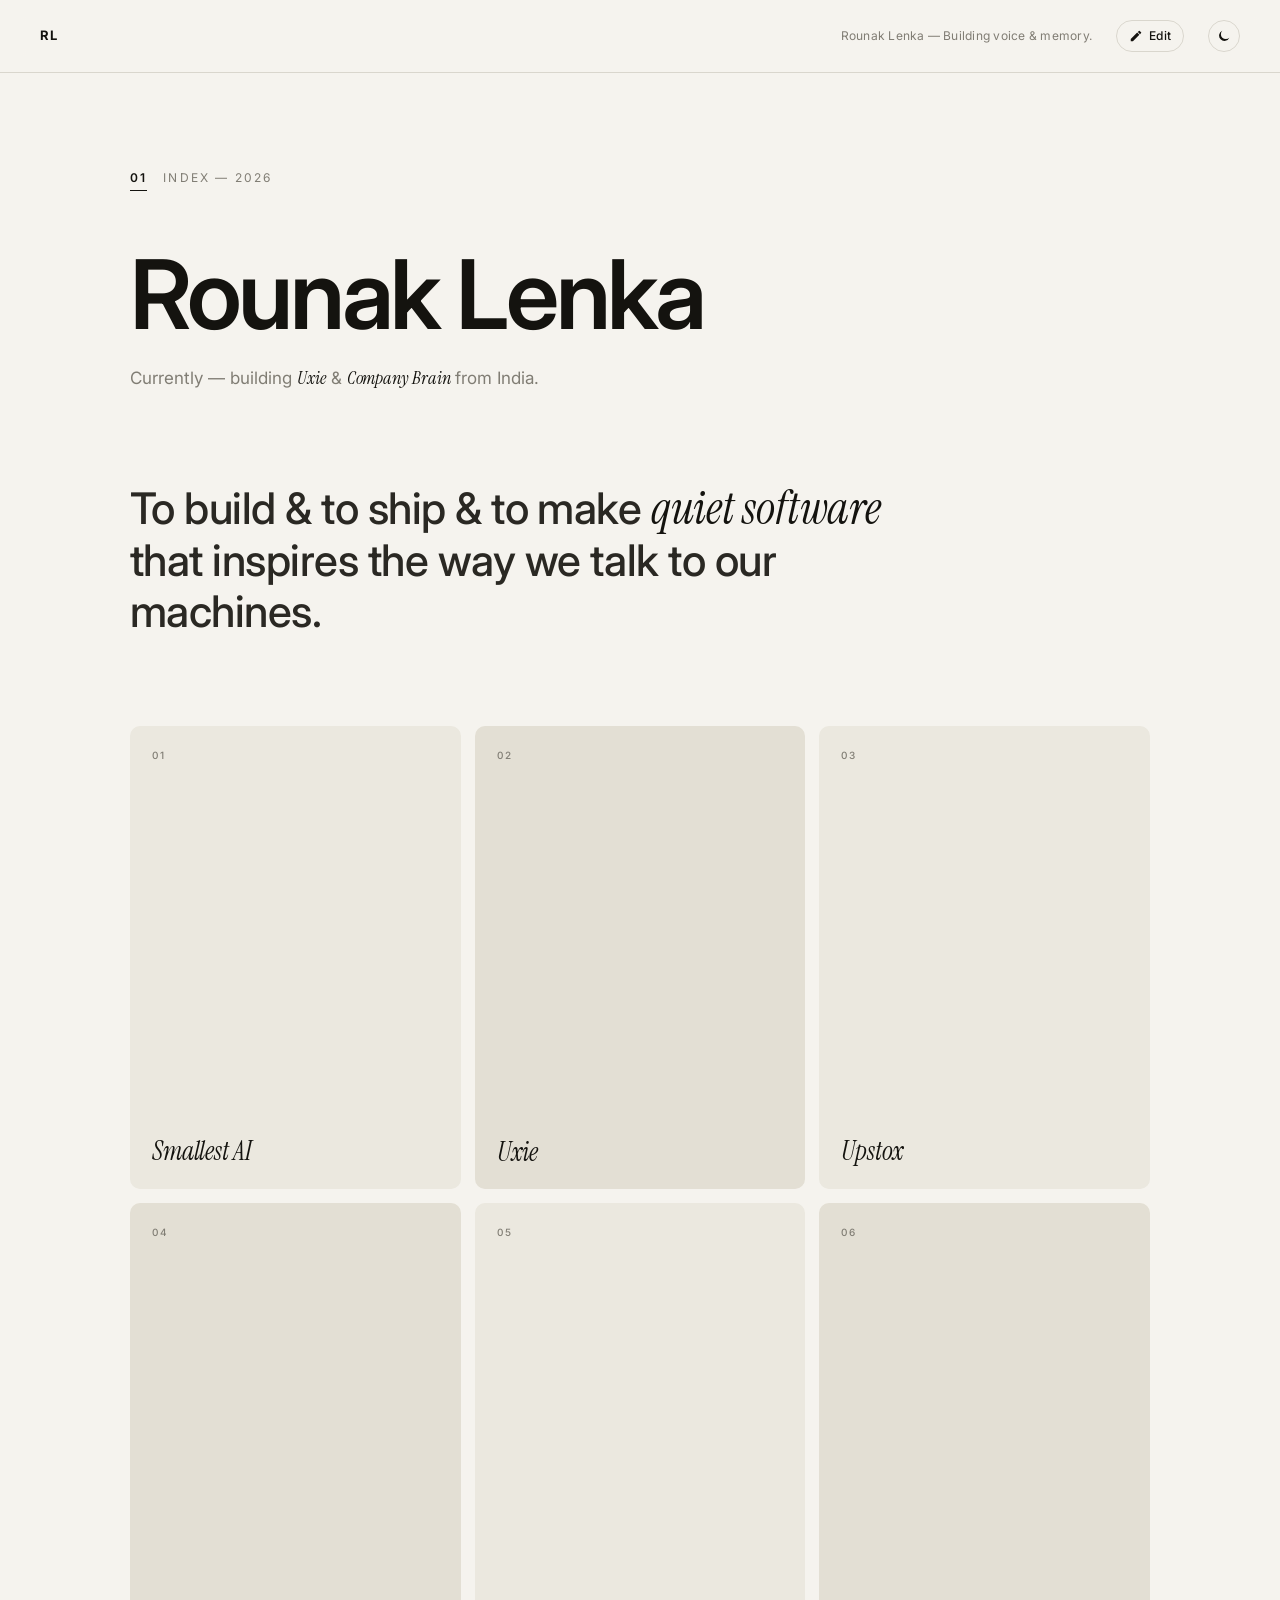
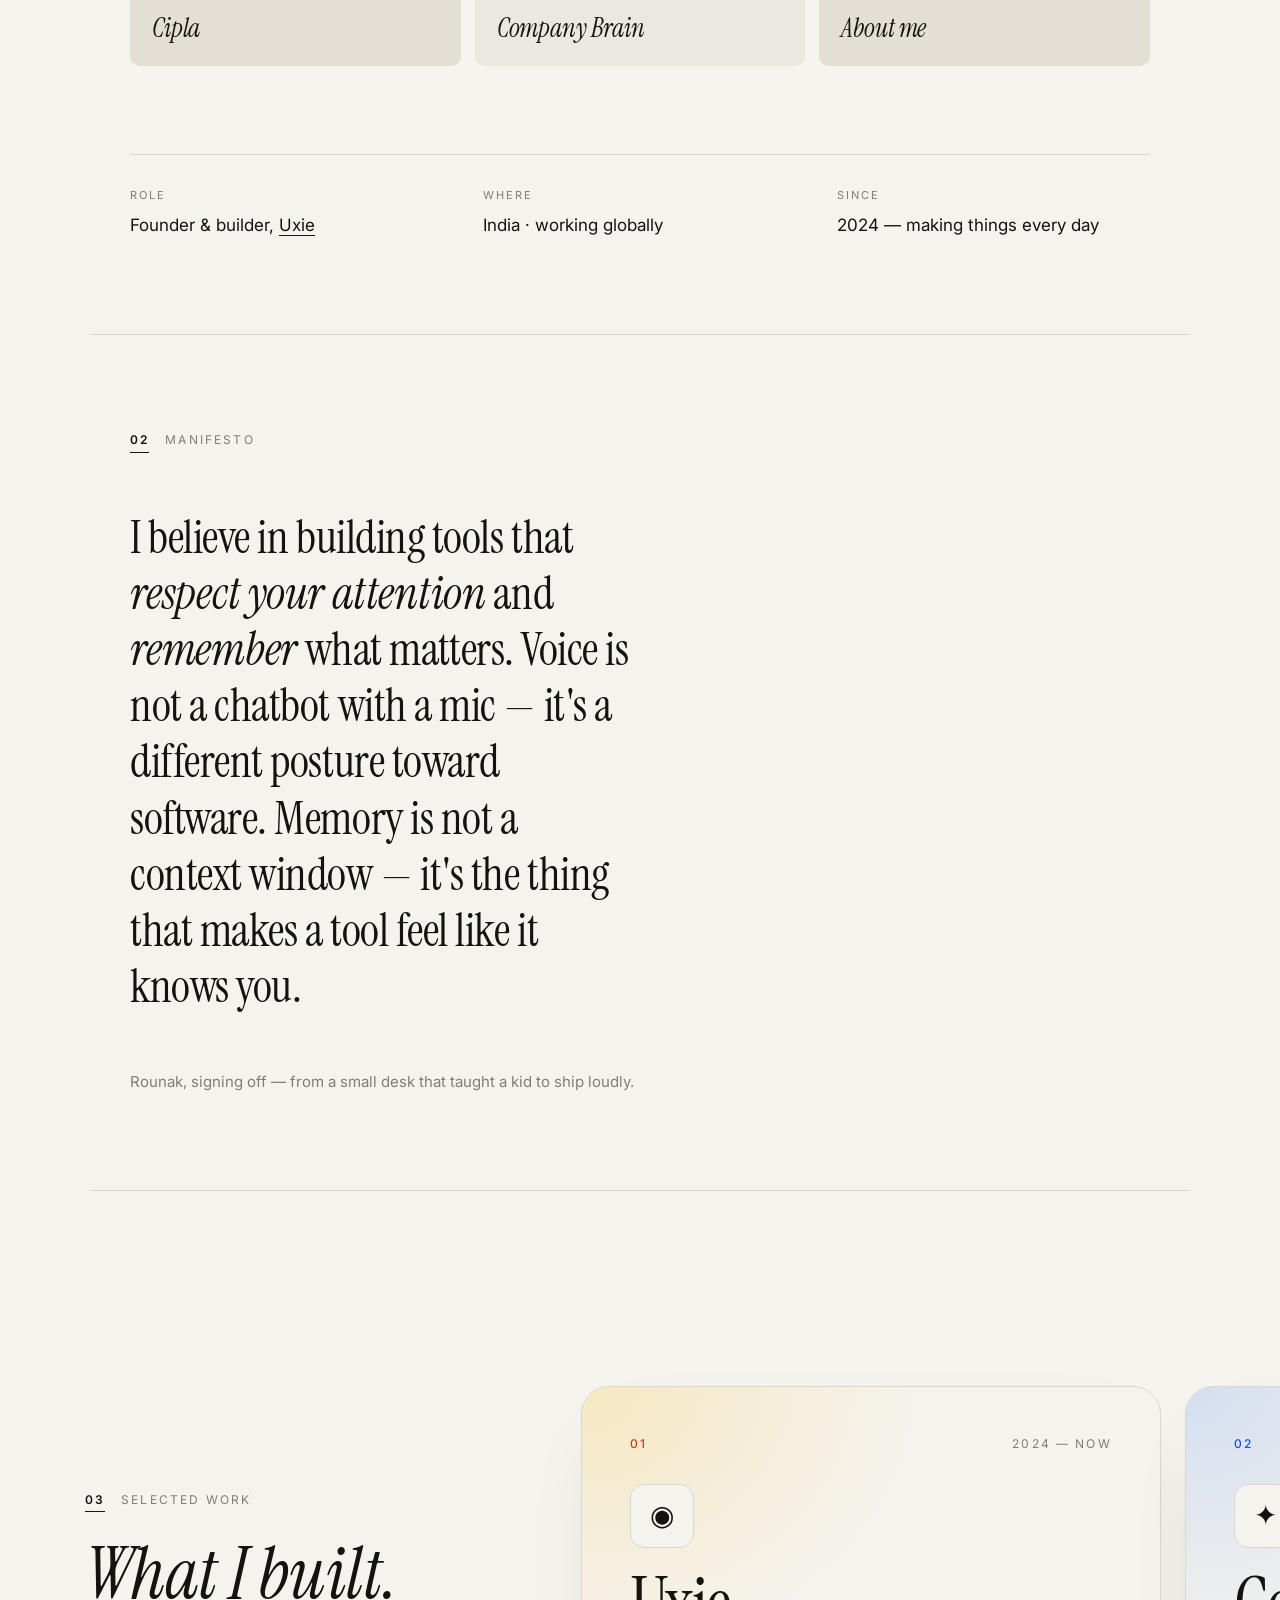
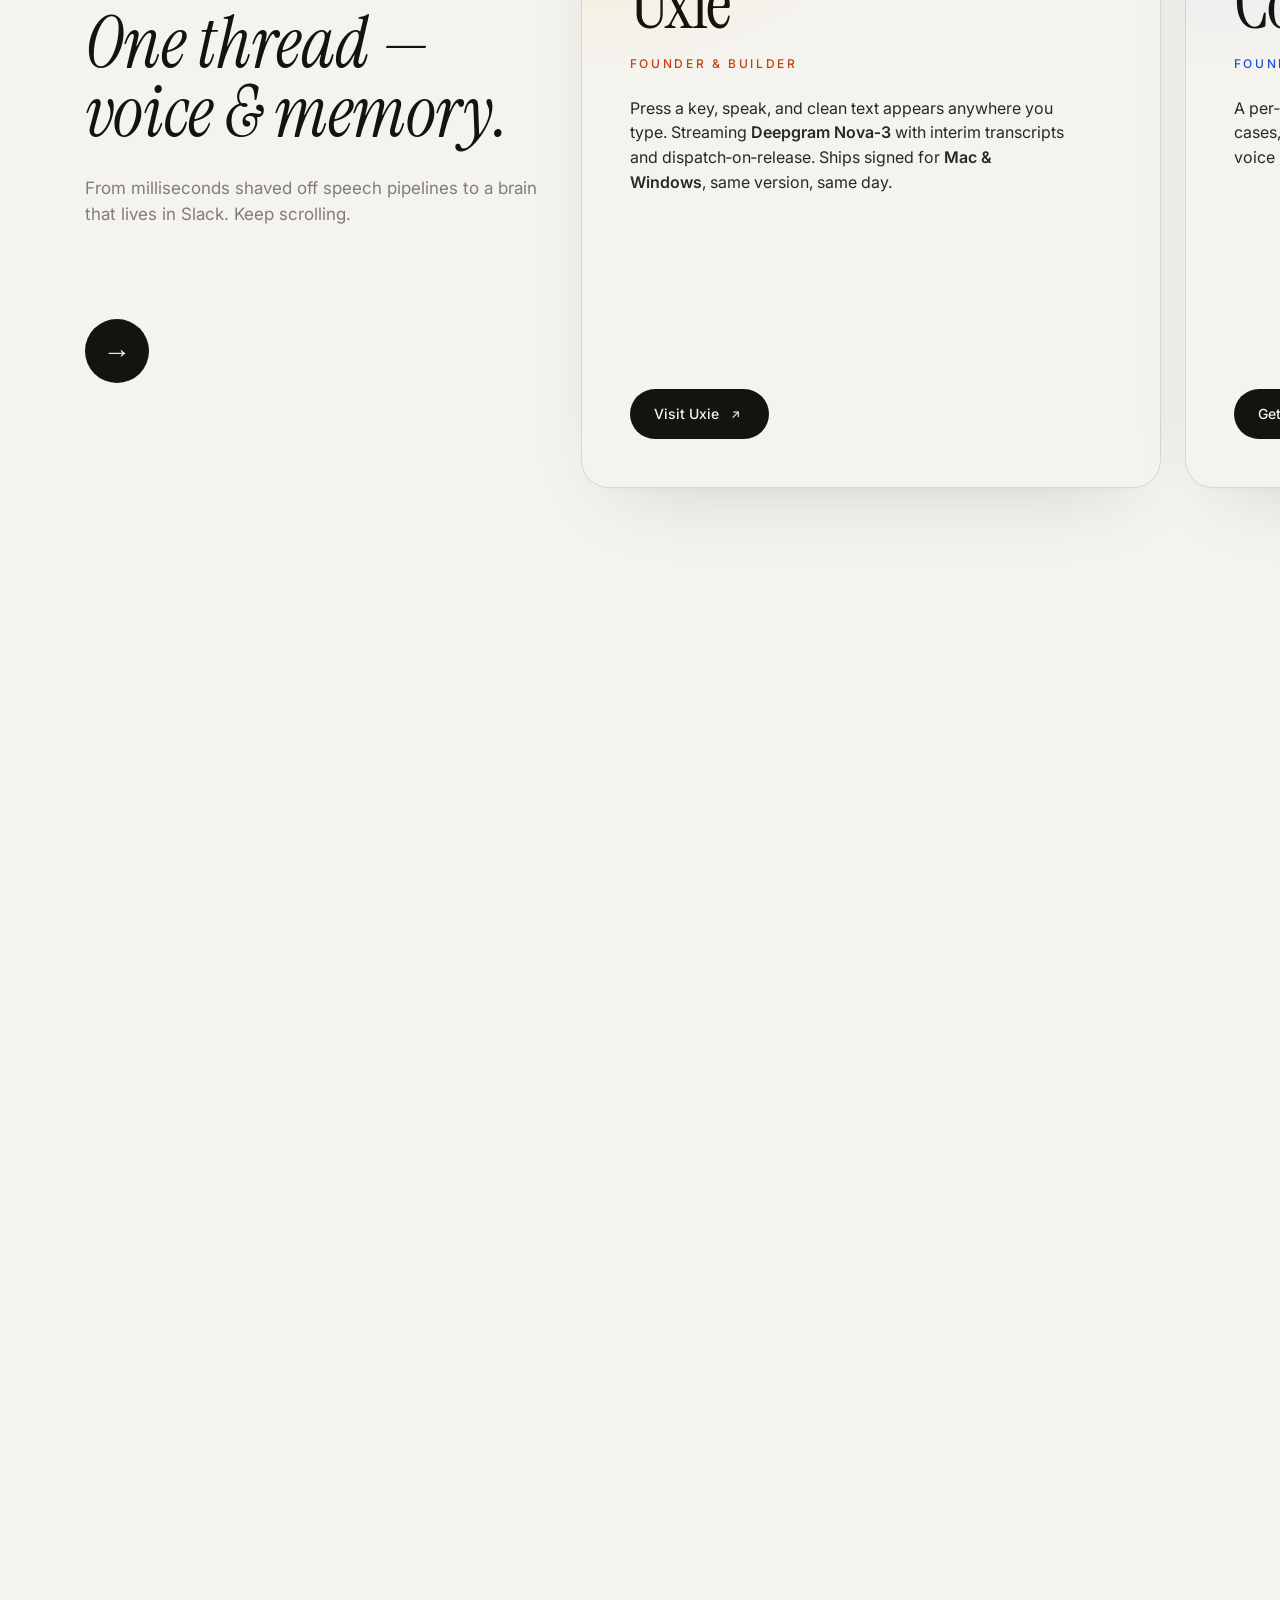
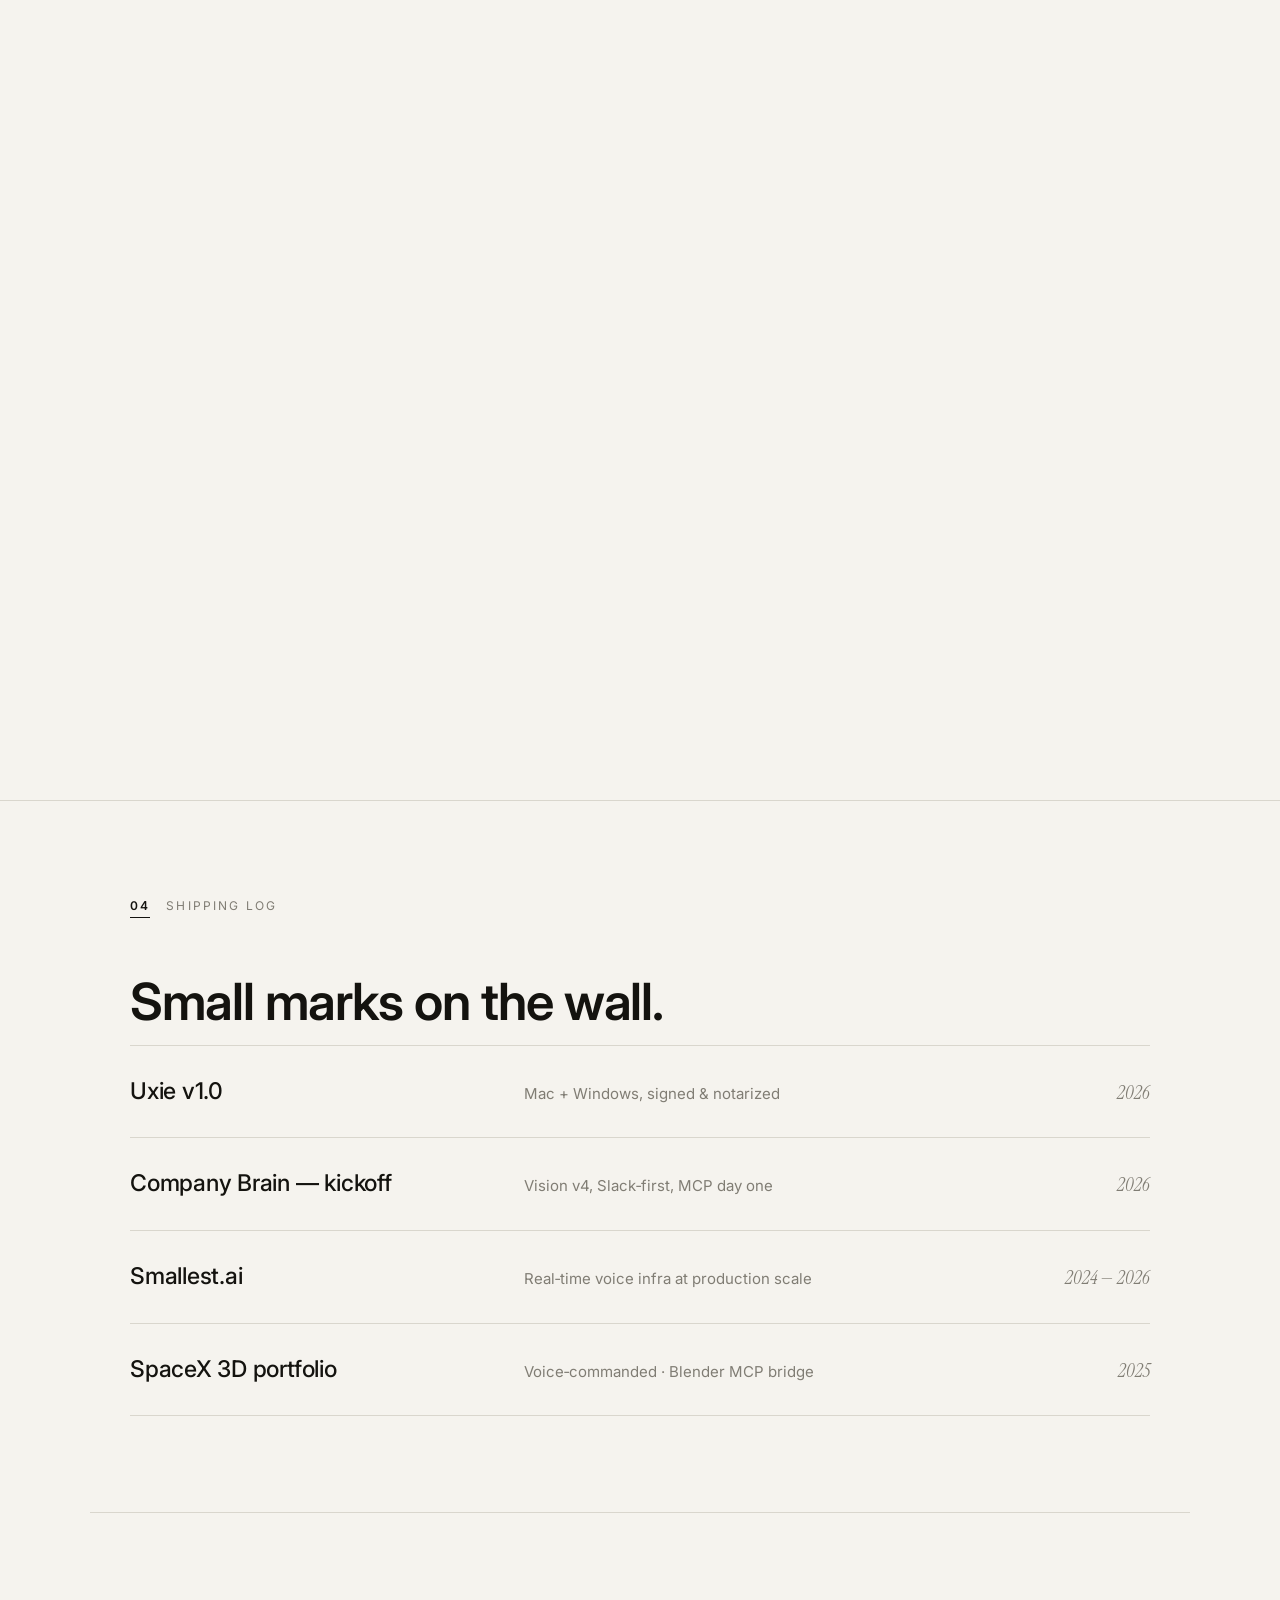
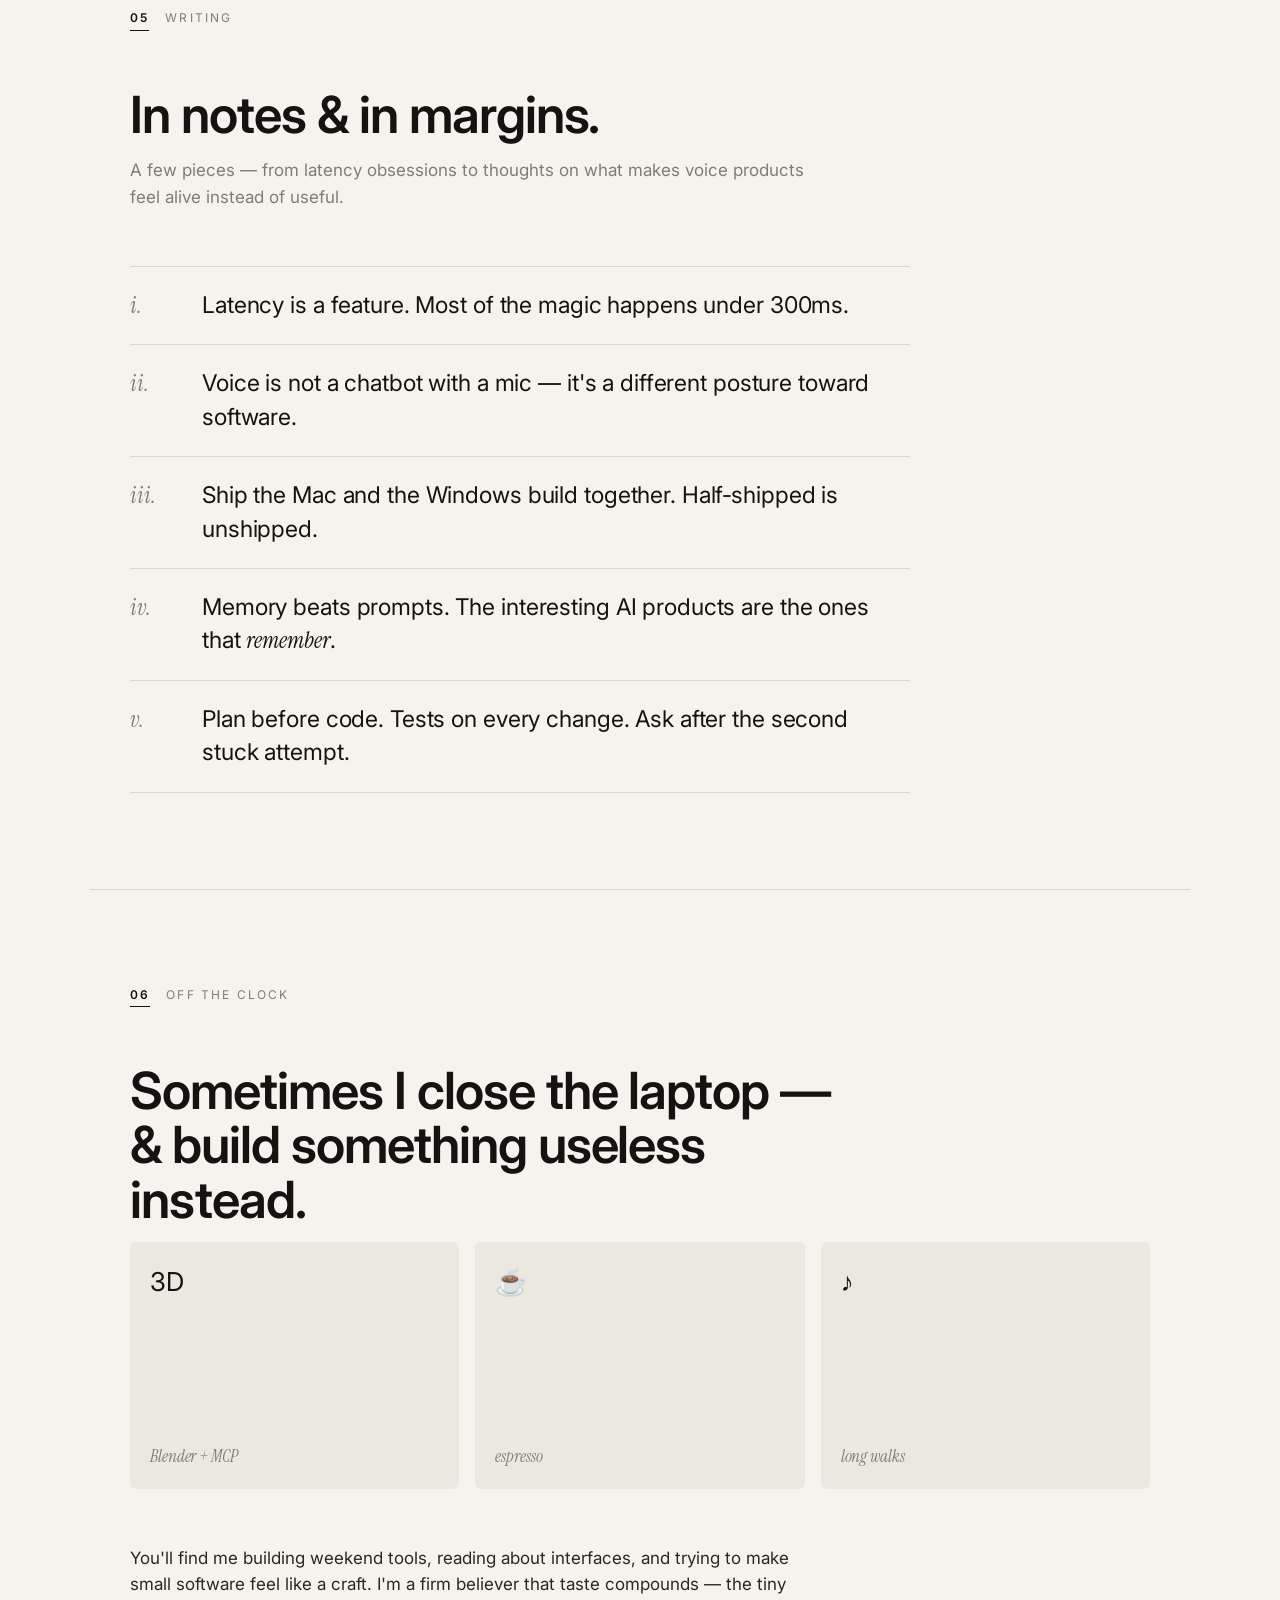
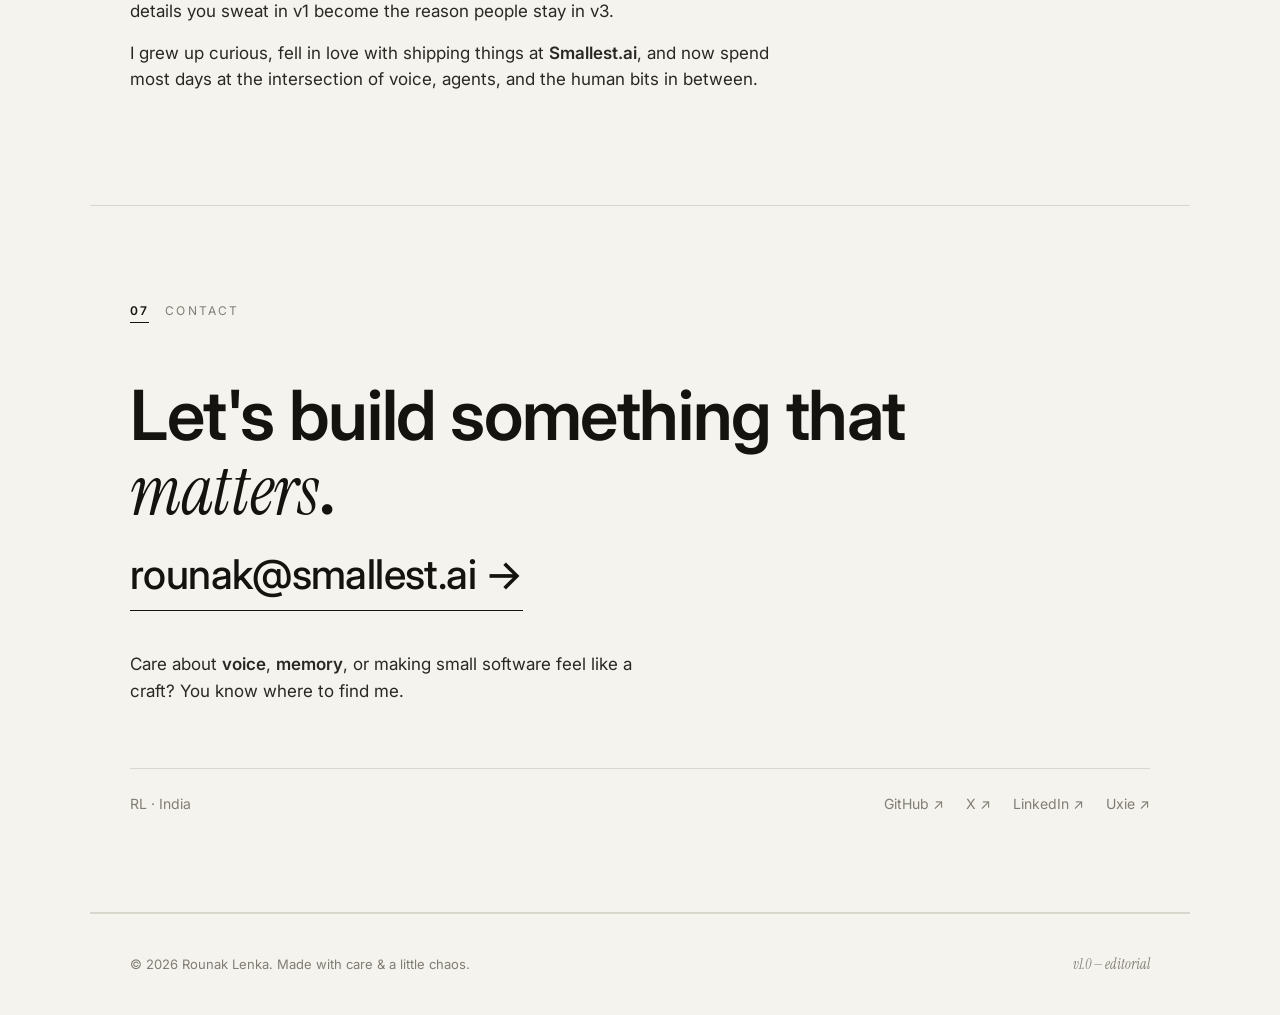
==== index.html @ dea9423a "Selected Work: scroll-pinned horizontal stage with redesigned cards (accent colors, serif titles, pi" ====
<!doctype html>
<html lang="en">
<head>
  <meta charset="utf-8" />
  <meta name="viewport" content="width=device-width, initial-scale=1" />
  <!-- EDIT: page title + description (shown in browser tab & link previews) -->
  <title>Rounak Lenka — Building voice & memory.</title>
  <meta name="description" content="Rounak Lenka — founder & builder. Voice AI, agentic memory, polished consumer software." />
  <link rel="preconnect" href="https://fonts.googleapis.com" />
  <link rel="preconnect" href="https://fonts.gstatic.com" crossorigin />
  <link href="https://fonts.googleapis.com/css2?family=Inter:wght@400;500;600;700&family=Instrument+Serif:ital@0;1&display=swap" rel="stylesheet" />
  <link rel="stylesheet" href="styles.css" />
  <script>
    (function(){
      var saved = localStorage.getItem('theme');
      var sys = window.matchMedia('(prefers-color-scheme: dark)').matches ? 'dark' : 'light';
      document.documentElement.setAttribute('data-theme', saved || sys);
    })();
  </script>
</head>
<body>

<header class="topbar">
  <!-- EDIT: your monogram / initials -->
  <a href="#top" class="mark" aria-label="Top">RL</a>
  <div class="topbar-right">
    <!-- EDIT: one-line tagline shown in the top bar -->
    <span class="topbar-tag">Rounak Lenka — Building voice &amp; memory.</span>
    <button id="edit-toggle" class="edit-toggle" aria-label="Toggle edit mode" type="button">
      <svg viewBox="0 0 24 24" width="14" height="14" aria-hidden="true">
        <path d="M3 17.25V21h3.75L17.81 9.94l-3.75-3.75L3 17.25zM20.71 7.04a1 1 0 0 0 0-1.41l-2.34-2.34a1 1 0 0 0-1.41 0l-1.83 1.83 3.75 3.75 1.83-1.83z" fill="currentColor"/>
      </svg>
      <span class="edit-label">Edit</span>
    </button>
    <button id="theme-toggle" class="theme-toggle" aria-label="Toggle theme" type="button">
      <svg class="icon-sun" viewBox="0 0 24 24" width="16" height="16" aria-hidden="true">
        <circle cx="12" cy="12" r="4" fill="currentColor"/>
        <g stroke="currentColor" stroke-width="2" stroke-linecap="round">
          <line x1="12" y1="2" x2="12" y2="5"/><line x1="12" y1="19" x2="12" y2="22"/>
          <line x1="2" y1="12" x2="5" y2="12"/><line x1="19" y1="12" x2="22" y2="12"/>
          <line x1="4.5" y1="4.5" x2="6.6" y2="6.6"/><line x1="17.4" y1="17.4" x2="19.5" y2="19.5"/>
          <line x1="4.5" y1="19.5" x2="6.6" y2="17.4"/><line x1="17.4" y1="6.6" x2="19.5" y2="4.5"/>
        </g>
      </svg>
      <svg class="icon-moon" viewBox="0 0 24 24" width="16" height="16" aria-hidden="true">
        <path d="M20 14.5A8 8 0 1 1 9.5 4a7 7 0 0 0 10.5 10.5z" fill="currentColor"/>
      </svg>
    </button>
  </div>
</header>

<main id="top">

  <!-- ===========================================================
       01 INDEX  — EDIT: your name, current focus, statement
       =========================================================== -->
  <section class="section section-hero">
    <div class="section-head">
      <span class="section-no">01</span>
      <span class="section-name">Index — 2026</span>
    </div>

    <div class="hero-name">Rounak Lenka</div>
    <div class="hero-current">Currently — building <em>Uxie</em> &amp; <em>Company Brain</em> from India.</div>

    <h1 class="hero-statement">
      To build &amp; to ship &amp; to make <em>quiet software</em> that inspires the way we talk to our machines.
    </h1>

    <!-- EDIT: hero grid. Each cell can be a typographic tile OR an image.
         To use an image: drop a file into ./images/ and replace the
         <em>word</em> with <img src="images/your-file.jpg" alt="..." />.
         Keep 6 cells for the felixlee.dev layout. -->
    <div class="hero-grid" aria-hidden="false">
      <div class="cell"><span>01</span><em>Smallest AI</em></div>
      <div class="cell"><span>02</span><em>Uxie</em></div>
      <div class="cell"><span>03</span><em>Upstox</em></div>
      <div class="cell"><span>04</span><em>Cipla</em></div>
      <div class="cell"><span>05</span><em>Company Brain</em></div>
      <div class="cell"><span>06</span><em>About me</em></div>
    </div>

    <div class="hero-meta">
      <!-- EDIT: role, location, since -->
      <div><div class="label">Role</div><div>Founder &amp; builder, <a class="inline" href="https://uxie.ai" target="_blank" rel="noopener">Uxie</a></div></div>
      <div><div class="label">Where</div><div>India · working globally</div></div>
      <div><div class="label">Since</div><div>2024 — making things every day</div></div>
    </div>
  </section>

  <!-- ===========================================================
       02 MANIFESTO  — EDIT: your one-paragraph philosophy
       =========================================================== -->
  <section class="section section-manifesto">
    <div class="section-head">
      <span class="section-no">02</span>
      <span class="section-name">Manifesto</span>
    </div>
    <p class="manifesto">
      I believe in building tools that <em>respect your attention</em> and <em>remember</em> what matters. Voice is not a chatbot with a mic — it's a different posture toward software. Memory is not a context window — it's the thing that makes a tool feel like it knows you.
    </p>
    <p class="manifesto-sign">Rounak, signing off — from a small desk that taught a kid to ship loudly.</p>
  </section>

  <!-- ===========================================================
       03 SELECTED WORK  — scroll-pinned horizontal section.
       EDIT: add/remove .work-card blocks. The stage height
       auto-scales to fit however many cards you have.
       =========================================================== -->
  <section class="section section-work no-pad-x" id="section-work">
    <div class="work-stage" id="work-stage">
      <div class="work-sticky">
        <div class="work-row" id="work-row">

          <div class="work-intro">
            <div class="section-head">
              <span class="section-no">03</span>
              <span class="section-name">Selected Work</span>
            </div>
            <h2 class="work-title"><em>What I built.</em><br><em>One thread —<br>voice &amp; memory.</em></h2>
            <p class="section-sub">From milliseconds shaved off speech pipelines to a brain that lives in Slack. Keep scrolling.</p>
            <div class="work-cue" aria-hidden="true">→</div>
          </div>

          <article class="work-card" data-accent="amber">
            <div class="card-meta">
              <span class="card-no">01</span>
              <span class="card-years">2024 — NOW</span>
            </div>
            <div class="card-icon-frame"><span>◉</span></div>
            <h3 class="card-title">Uxie</h3>
            <div class="card-role">FOUNDER &amp; BUILDER</div>
            <p class="card-body">Press a key, speak, and clean text appears anywhere you type. Streaming <strong>Deepgram Nova‑3</strong> with interim transcripts and dispatch‑on‑release. Ships signed for <strong>Mac &amp; Windows</strong>, same version, same day.</p>
            <a class="card-pill" href="https://uxie.ai" target="_blank" rel="noopener">Visit Uxie <span>↗</span></a>
          </article>

          <article class="work-card" data-accent="blue">
            <div class="card-meta">
              <span class="card-no">02</span>
              <span class="card-years">2026 — NOW</span>
            </div>
            <div class="card-icon-frame"><span>✦</span></div>
            <h3 class="card-title">Company Brain</h3>
            <div class="card-role">FOUNDER &amp; BUILDER</div>
            <p class="card-body">A per‑employee brain, native to <strong>Slack</strong>. Six wedge use cases, picked carefully. Local agent in P1, <strong>MCP day one</strong>, voice intentionally left out of v1. Not a chatbot — a brain.</p>
            <a class="card-pill" href="#contact">Get early access <span>↗</span></a>
          </article>

          <article class="work-card" data-accent="violet">
            <div class="card-meta">
              <span class="card-no">03</span>
              <span class="card-years">2024 — 2026</span>
            </div>
            <div class="card-icon-frame"><span>◐</span></div>
            <h3 class="card-title">Smallest.ai</h3>
            <div class="card-role">REAL‑TIME VOICE INFRA</div>
            <p class="card-body">Worked on the unglamorous plumbing that makes voice agents not feel like a phone tree. <strong>TTS</strong>, <strong>STT</strong>, WebSockets, jitter buffers — cutting milliseconds for production voice at scale.</p>
            <a class="card-pill" href="https://smallest.ai" target="_blank" rel="noopener">Visit Smallest <span>↗</span></a>
          </article>

          <article class="work-card" data-accent="green">
            <div class="card-meta">
              <span class="card-no">04</span>
              <span class="card-years">2025 — NOW</span>
            </div>
            <div class="card-icon-frame"><span>◇</span></div>
            <h3 class="card-title">Side things</h3>
            <div class="card-role">ALWAYS SHIPPING</div>
            <p class="card-body">A SpaceX‑themed voice‑commanded <strong>3D portfolio</strong> with a Blender MCP bridge. Tiny tools that test ideas before they become products. The best ones graduate.</p>
            <span class="card-pill muted">Polaroids only</span>
          </article>

        </div>
      </div>
    </div>
  </section>

  <!-- ===========================================================
       04 SHIPPING LOG  — EDIT: each <li> = name / sub / year
       =========================================================== -->
  <section class="section section-recog">
    <div class="section-head">
      <span class="section-no">04</span>
      <span class="section-name">Shipping Log</span>
    </div>
    <h2 class="section-title">Small marks on the wall.</h2>

    <ul class="recog">
      <li>
        <div class="recog-name">Uxie v1.0</div>
        <div class="recog-sub">Mac + Windows, signed &amp; notarized</div>
        <div class="recog-year">2026</div>
      </li>
      <li>
        <div class="recog-name">Company Brain — kickoff</div>
        <div class="recog-sub">Vision v4, Slack‑first, MCP day one</div>
        <div class="recog-year">2026</div>
      </li>
      <li>
        <div class="recog-name">Smallest.ai</div>
        <div class="recog-sub">Real‑time voice infra at production scale</div>
        <div class="recog-year">2024 — 2026</div>
      </li>
      <li>
        <div class="recog-name">SpaceX 3D portfolio</div>
        <div class="recog-sub">Voice‑commanded · Blender MCP bridge</div>
        <div class="recog-year">2025</div>
      </li>
    </ul>
  </section>

  <!-- ===========================================================
       05 WRITING  — EDIT: short beliefs / notes
       =========================================================== -->
  <section class="section section-writing">
    <div class="section-head">
      <span class="section-no">05</span>
      <span class="section-name">Writing</span>
    </div>
    <h2 class="section-title">In notes &amp; in margins.</h2>
    <p class="section-sub">A few pieces — from latency obsessions to thoughts on what makes voice products feel alive instead of useful.</p>

    <ul class="writing">
      <li><span class="writing-num">i.</span><span class="writing-body">Latency is a feature. Most of the magic happens under 300ms.</span></li>
      <li><span class="writing-num">ii.</span><span class="writing-body">Voice is not a chatbot with a mic — it's a different posture toward software.</span></li>
      <li><span class="writing-num">iii.</span><span class="writing-body">Ship the Mac and the Windows build together. Half‑shipped is unshipped.</span></li>
      <li><span class="writing-num">iv.</span><span class="writing-body">Memory beats prompts. The interesting AI products are the ones that <em>remember</em>.</span></li>
      <li><span class="writing-num">v.</span><span class="writing-body">Plan before code. Tests on every change. Ask after the second stuck attempt.</span></li>
    </ul>
  </section>

  <!-- ===========================================================
       06 OFF THE CLOCK  — EDIT: 3 tiles (image or emoji + caption)
       Replace <span>EMOJI</span> with <img src="images/foo.jpg" alt="">
       =========================================================== -->
  <section class="section section-off">
    <div class="section-head">
      <span class="section-no">06</span>
      <span class="section-name">Off the Clock</span>
    </div>
    <h2 class="section-title">Sometimes I close the laptop — &amp; build something useless instead.</h2>

    <div class="off-grid">
      <div class="off-card"><span>3D</span><em>Blender + MCP</em></div>
      <div class="off-card"><span>☕</span><em>espresso</em></div>
      <div class="off-card"><span>♪</span><em>long walks</em></div>
    </div>

    <p class="off-body">You'll find me building weekend tools, reading about interfaces, and trying to make small software feel like a craft. I'm a firm believer that taste compounds — the tiny details you sweat in v1 become the reason people stay in v3.</p>
    <p class="off-body">I grew up curious, fell in love with shipping things at <strong>Smallest.ai</strong>, and now spend most days at the intersection of voice, agents, and the human bits in between.</p>
  </section>

  <!-- ===========================================================
       07 CONTACT  — EDIT: email + social links
       =========================================================== -->
  <section id="contact" class="section section-contact">
    <div class="section-head">
      <span class="section-no">07</span>
      <span class="section-name">Contact</span>
    </div>
    <h2 class="section-title big">Let's build something that <em>matters</em>.</h2>

    <a class="contact-email" href="mailto:rounak@smallest.ai">rounak@smallest.ai →</a>

    <p class="contact-body">Care about <strong>voice</strong>, <strong>memory</strong>, or making small software feel like a craft? You know where to find me.</p>

    <div class="contact-foot">
      <span>RL · India</span>
      <span class="contact-socials">
        <a href="https://github.com/Ronda1723" target="_blank" rel="noopener">GitHub ↗</a>
        <a href="https://x.com/" target="_blank" rel="noopener">X ↗</a>
        <a href="https://www.linkedin.com/" target="_blank" rel="noopener">LinkedIn ↗</a>
        <a href="https://uxie.ai" target="_blank" rel="noopener">Uxie ↗</a>
      </span>
    </div>
  </section>

</main>

<!-- Edit-mode toolbar (only visible when editing) -->
<div class="edit-bar" id="edit-bar" aria-hidden="true">
  <div class="edit-bar-inner">
    <span class="edit-status" id="edit-status">Editing — changes saved locally</span>
    <div class="edit-controls">
      <label class="edit-slider" title="Section spacing">
        <span class="edit-slider-label">Spacing</span>
        <input type="range" id="edit-pad" min="32" max="200" step="4" value="96">
        <span class="edit-slider-val" id="edit-pad-val">96</span>
      </label>
    </div>
    <div class="edit-actions">
      <button class="edit-btn" id="edit-add-image" type="button">＋ Add image to tile</button>
      <button class="edit-btn" id="edit-reset" type="button">Reset</button>
      <button class="edit-btn primary" id="edit-save" type="button">↓ Save HTML</button>
    </div>
  </div>
</div>

<input type="file" id="edit-file" accept="image/*" hidden>

<footer class="footer">
  <!-- EDIT: footer line + version tag -->
  <div>© 2026 Rounak Lenka. Made with care &amp; a little chaos.</div>
  <div class="ver">v1.0 — editorial</div>
</footer>

<script>
  // ----------------------------------------------------------
  // 1) Restore saved edits BEFORE anything else observes the DOM.
  //    This avoids a stale-reference bug where the IntersectionObserver
  //    held onto the original section elements; after innerHTML was
  //    replaced, the new elements were never observed and stayed at
  //    opacity:0 (rendering as "blank below the manifesto").
  // ----------------------------------------------------------
  (function(){
    try {
      var saved = localStorage.getItem('portfolio:body-html:v1');
      if (saved) document.querySelector('main').innerHTML = saved;
      var pad = localStorage.getItem('portfolio:section-pad:v1');
      if (pad) document.documentElement.style.setProperty('--section-pad', pad + 'px');
    } catch(e){}
  })();

  // Theme toggle
  (function(){
    var btn = document.getElementById('theme-toggle');
    btn.addEventListener('click', function(){
      var cur = document.documentElement.getAttribute('data-theme') || 'light';
      var next = cur === 'dark' ? 'light' : 'dark';
      document.documentElement.setAttribute('data-theme', next);
      localStorage.setItem('theme', next);
    });
  })();

  // Section fade-in
  var io = new IntersectionObserver(function(entries){
    entries.forEach(function(e){
      if (e.isIntersecting){ e.target.classList.add('in'); io.unobserve(e.target); }
    });
  }, { threshold: 0.08 });
  document.querySelectorAll('.section').forEach(function(el){ io.observe(el); });

  // Safety net: any section still hidden after 1.2s gets force-revealed.
  // Prevents stuck content if the observer ever holds a stale reference.
  setTimeout(function(){
    document.querySelectorAll('.section:not(.in)').forEach(function(el){
      el.classList.add('in');
    });
  }, 1200);

  // ----------------------------------------------------------
  // Selected Work — scroll-pinned horizontal translate.
  // Page scrolls vertically; the row translates horizontally
  // by the same number of pixels as the row's overflow width.
  // Stage height = overflow distance + viewport height so the
  // sticky element finishes pinning exactly when the row finishes
  // translating.
  // ----------------------------------------------------------
  (function(){
    var stage = document.getElementById('work-stage');
    var row   = document.getElementById('work-row');
    if (!stage || !row) return;

    var distance = 0; // px the row needs to translate left
    var rafId = 0;

    function measure(){
      // Skip when laid out flat (edit mode or mobile)
      if (document.body.classList.contains('editing') || window.innerWidth <= 820){
        stage.style.height = '';
        row.style.transform = '';
        distance = 0;
        return;
      }
      var rowWidth = row.scrollWidth;
      var vw       = window.innerWidth;
      // Only translate as much as needed to bring the last card flush
      // to the right edge (with some visual breathing room).
      distance = Math.max(0, rowWidth - vw + 24);
      // Stage height controls how much vertical scroll is "spent"
      // on the horizontal motion. 1:1 ratio + 100vh sticky window.
      stage.style.height = (window.innerHeight + distance) + 'px';
      update();
    }

    function update(){
      if (!distance) return;
      var rect = stage.getBoundingClientRect();
      var p = -rect.top / distance;
      if (p < 0) p = 0;
      if (p > 1) p = 1;
      row.style.transform = 'translate3d(' + (-p * distance) + 'px, 0, 0)';
    }

    function onScroll(){
      if (rafId) return;
      rafId = requestAnimationFrame(function(){
        rafId = 0;
        update();
      });
    }

    window.addEventListener('scroll', onScroll, { passive: true });
    window.addEventListener('resize', measure);
    // Re-measure on font load (Instrument Serif is big — width changes
    // when the webfont swaps in).
    if (document.fonts && document.fonts.ready) {
      document.fonts.ready.then(measure);
    }
    measure();

    // Re-measure when edit mode flips the layout
    var mo = new MutationObserver(function(){ measure(); });
    mo.observe(document.body, { attributes: true, attributeFilter: ['class'] });
  })();

  // ============================================================
  // Edit mode — in-place WYSIWYG (text + images)
  // ============================================================
  (function(){
    var EDITABLES = [
      '.mark', '.topbar-tag',
      '.section-name', '.section-no',
      '.hero-name', '.hero-current', '.hero-statement',
      '.hero-meta .label', '.hero-meta div > div:nth-child(2)',
      '.manifesto', '.manifesto-sign',
      '.section-title', '.section-sub',
      '.card-title', '.card-role', '.card-body', '.card-pill', '.card-no', '.card-years',
      '.work-title',
      '.cell em', '.cell span',
      '.recog-name', '.recog-sub', '.recog-year',
      '.writing-body', '.writing-num',
      '.off-card em', '.off-card span', '.off-body',
      '.contact-email', '.contact-body',
      '.contact-foot > span:first-child',
      '.contact-socials a',
      '.footer > div'
    ].join(',');

    var IMAGE_TILES = '.cell, .off-card, .work-card .card-icon-frame, .work-card .card-media';
    var STORAGE_KEY = 'portfolio:body-html:v1';
    var PAD_KEY     = 'portfolio:section-pad:v1';
    var TILE_TARGET = null;

    var editToggle = document.getElementById('edit-toggle');
    var editBar    = document.getElementById('edit-bar');
    var editStatus = document.getElementById('edit-status');
    var btnSave    = document.getElementById('edit-save');
    var btnReset   = document.getElementById('edit-reset');
    var btnAddImg  = document.getElementById('edit-add-image');
    var fileInput  = document.getElementById('edit-file');
    var padInput   = document.getElementById('edit-pad');
    var padVal     = document.getElementById('edit-pad-val');

    // Restore section padding on load
    try {
      var savedPad = localStorage.getItem(PAD_KEY);
      if (savedPad) {
        document.documentElement.style.setProperty('--section-pad', savedPad + 'px');
        padInput.value = savedPad;
        padVal.textContent = savedPad;
      }
    } catch(e){}

    padInput.addEventListener('input', function(){
      var v = padInput.value;
      document.documentElement.style.setProperty('--section-pad', v + 'px');
      padVal.textContent = v;
      try { localStorage.setItem(PAD_KEY, v); } catch(e){}
      editStatus.textContent = 'Spacing — ' + v + 'px (saved locally)';
    });

    // Restore saved body innerHTML on load (only the <main>)
    try {
      var saved = localStorage.getItem(STORAGE_KEY);
      if (saved) {
        document.querySelector('main').innerHTML = saved;
      }
    } catch(e){}

    function setEditing(on){
      document.body.classList.toggle('editing', on);
      editBar.setAttribute('aria-hidden', on ? 'false' : 'true');
      editToggle.classList.toggle('on', on);
      editToggle.querySelector('.edit-label').textContent = on ? 'Done' : 'Edit';
      document.querySelectorAll(EDITABLES).forEach(function(el){
        el.contentEditable = on ? 'true' : 'false';
        if (on) el.spellcheck = false;
      });
      decorateTiles(on);
    }

    function decorateTiles(on){
      document.querySelectorAll(IMAGE_TILES).forEach(function(tile){
        var existing = tile.querySelector(':scope > .tile-camera');
        if (on && !existing){
          var btn = document.createElement('button');
          btn.className = 'tile-camera';
          btn.type = 'button';
          btn.setAttribute('aria-label', 'Add or replace image');
          btn.innerHTML = '<svg viewBox="0 0 24 24" width="14" height="14"><path d="M9 3l-1.5 2H4a2 2 0 0 0-2 2v11a2 2 0 0 0 2 2h16a2 2 0 0 0 2-2V7a2 2 0 0 0-2-2h-3.5L15 3H9zm3 5a5 5 0 1 1 0 10 5 5 0 0 1 0-10zm0 2a3 3 0 1 0 0 6 3 3 0 0 0 0-6z" fill="currentColor"/></svg>';
          btn.addEventListener('click', function(ev){
            ev.preventDefault(); ev.stopPropagation();
            TILE_TARGET = tile;
            fileInput.click();
          });
          tile.appendChild(btn);
        } else if (!on && existing){
          existing.remove();
        }
      });
    }

    function persist(){
      try {
        localStorage.setItem(STORAGE_KEY, document.querySelector('main').innerHTML);
        editStatus.textContent = 'Editing — changes saved locally';
      } catch(e){
        editStatus.textContent = 'Editing — local storage full';
      }
    }

    document.addEventListener('input', function(e){
      if (!document.body.classList.contains('editing')) return;
      if (e.target.closest(EDITABLES)) persist();
    });

    editToggle.addEventListener('click', function(){
      setEditing(!document.body.classList.contains('editing'));
    });

    btnSave.addEventListener('click', function(){
      // Strip edit-only artifacts and reset contenteditable before serializing
      var clone = document.documentElement.cloneNode(true);
      clone.querySelectorAll('[contenteditable]').forEach(function(el){ el.removeAttribute('contenteditable'); el.removeAttribute('spellcheck'); });
      clone.querySelectorAll('.tile-camera').forEach(function(el){ el.remove(); });
      clone.classList.remove('editing');
      var bodyEl = clone.querySelector('body');
      if (bodyEl) bodyEl.classList.remove('editing');
      var html = '<!doctype html>\n' + clone.outerHTML;
      var blob = new Blob([html], {type: 'text/html'});
      var url = URL.createObjectURL(blob);
      var a = document.createElement('a');
      a.href = url; a.download = 'index.html';
      document.body.appendChild(a); a.click(); a.remove();
      URL.revokeObjectURL(url);
      editStatus.textContent = 'Downloaded index.html — replace the file in your repo to publish';
    });

    btnReset.addEventListener('click', function(){
      if (!confirm('Discard all local edits and reload the original?')) return;
      try { localStorage.removeItem(STORAGE_KEY); } catch(e){}
      location.reload();
    });

    btnAddImg.addEventListener('click', function(){
      var sel = document.querySelector(IMAGE_TILES + ':focus, ' + IMAGE_TILES + ':hover');
      TILE_TARGET = sel || document.querySelector('.cell');
      fileInput.click();
    });

    fileInput.addEventListener('change', function(){
      var f = fileInput.files && fileInput.files[0];
      if (!f || !TILE_TARGET) return;
      var reader = new FileReader();
      reader.onload = function(){
        var dataUrl = reader.result;
        applyImageToTile(TILE_TARGET, dataUrl, f.name);
        persist();
        TILE_TARGET = null;
        fileInput.value = '';
      };
      reader.readAsDataURL(f);
    });

    function applyImageToTile(tile, dataUrl, name){
      // Icon-frame on a work-card → upgrade to card-media slot
      if (tile.classList.contains('card-icon-frame') || tile.classList.contains('card-icon')){
        var media = document.createElement('div');
        media.className = 'card-media';
        var img = document.createElement('img');
        img.src = dataUrl; img.alt = name || '';
        media.appendChild(img);
        tile.replaceWith(media);
        decorateTiles(true);
        return;
      }
      // card-media, cell, off-card → replace any existing <img>, else append
      var existing = tile.querySelector(':scope > img');
      if (existing) {
        existing.src = dataUrl;
        existing.alt = name || '';
      } else {
        var img2 = document.createElement('img');
        img2.src = dataUrl; img2.alt = name || '';
        tile.appendChild(img2);
      }
    }
  })();
</script>

</body>
</html>
---- styles.css ----
/* ============================================================
   Theme tokens
   ============================================================ */
:root {
  --section-pad: 96px;
}

:root,
html[data-theme="light"] {
  --paper: #f5f3ee;
  --ink: #14130f;
  --ink-2: #2a2823;
  --muted: #807d74;
  --line: #d9d6cd;
  --line-2: #e8e5dc;
  --tile: #ebe8df;
  --tile-2: #e3dfd4;
  --tile-hover-bg: #14130f;
  --tile-hover-fg: #f5f3ee;
  --accent: #14130f;
  --shadow: 0 1px 0 rgba(0,0,0,0.04);
}

html[data-theme="dark"] {
  --paper: #0e0d0b;
  --ink: #ecebe4;
  --ink-2: #c8c6bd;
  --muted: #7d7a72;
  --line: #25231e;
  --line-2: #1c1a16;
  --tile: #1a1814;
  --tile-2: #221f1a;
  --tile-hover-bg: #ecebe4;
  --tile-hover-fg: #0e0d0b;
  --accent: #ecebe4;
  --shadow: 0 1px 0 rgba(255,255,255,0.04);
}

/* ============================================================
   Base
   ============================================================ */
* { box-sizing: border-box; }

html, body {
  margin: 0;
  padding: 0;
  background: var(--paper);
  color: var(--ink);
  font-family: "Inter", -apple-system, BlinkMacSystemFont, "Segoe UI", Roboto, sans-serif;
  font-size: 17px;
  line-height: 1.55;
  -webkit-font-smoothing: antialiased;
  text-rendering: optimizeLegibility;
  transition: background 0.4s ease, color 0.4s ease;
}

::selection { background: var(--ink); color: var(--paper); }

a {
  color: var(--ink);
  text-decoration: none;
  border-bottom: 1px solid transparent;
  transition: border-color .2s ease, color .2s ease, opacity .2s ease;
}
a:hover { border-bottom-color: var(--ink); }
a.inline { border-bottom: 1px solid var(--ink); }

em {
  font-family: "Instrument Serif", ui-serif, Georgia, serif;
  font-style: italic;
  font-weight: 400;
  letter-spacing: -0.005em;
}

strong { font-weight: 600; }

/* ============================================================
   Top bar
   ============================================================ */
.topbar {
  position: sticky;
  top: 0;
  z-index: 50;
  display: flex;
  justify-content: space-between;
  align-items: center;
  padding: 20px 40px;
  background: color-mix(in srgb, var(--paper) 88%, transparent);
  backdrop-filter: saturate(160%) blur(12px);
  -webkit-backdrop-filter: saturate(160%) blur(12px);
  border-bottom: 1px solid var(--line);
}
.mark {
  font-weight: 700;
  letter-spacing: 0.06em;
  font-size: 13px;
}
.mark:hover { border-bottom-color: transparent; opacity: 0.6; }

.topbar-right {
  display: flex;
  align-items: center;
  gap: 24px;
}
.topbar-tag {
  font-size: 12px;
  color: var(--muted);
  letter-spacing: 0.02em;
}
.theme-toggle {
  display: flex;
  align-items: center;
  justify-content: center;
  width: 32px;
  height: 32px;
  border: 1px solid var(--line);
  background: transparent;
  border-radius: 999px;
  cursor: pointer;
  color: var(--ink);
  transition: background 0.2s ease, border-color 0.2s ease;
}
.theme-toggle:hover { background: var(--tile); }
.theme-toggle .icon-sun  { display: none; }
.theme-toggle .icon-moon { display: block; }
html[data-theme="dark"] .theme-toggle .icon-sun  { display: block; }
html[data-theme="dark"] .theme-toggle .icon-moon { display: none; }

/* ============================================================
   Section frame
   ============================================================ */
.section {
  max-width: 1100px;
  margin: 0 auto;
  padding: var(--section-pad) 40px;
  border-bottom: 1px solid var(--line);
  opacity: 0;
  transform: translateY(14px);
  transition: opacity .9s ease, transform .9s ease;
}
.section.in { opacity: 1; transform: none; }

.section-head {
  display: flex;
  align-items: baseline;
  gap: 16px;
  font-size: 12px;
  letter-spacing: 0.18em;
  text-transform: uppercase;
  color: var(--muted);
  margin-bottom: 56px;
}
.section-no {
  font-weight: 600;
  color: var(--ink);
  border-bottom: 1px solid var(--ink);
  padding-bottom: 2px;
}
.section-name {}

.section-title {
  font-size: clamp(32px, 4vw, 56px);
  line-height: 1.06;
  letter-spacing: -0.02em;
  font-weight: 600;
  margin: 0 0 16px;
  max-width: 22ch;
}
.section-title.big {
  font-size: clamp(40px, 5.4vw, 76px);
  max-width: 18ch;
}
.section-sub {
  color: var(--muted);
  margin: 0 0 56px;
  max-width: 62ch;
  font-size: 17px;
}

/* ============================================================
   01 Hero / Index
   ============================================================ */
.hero-name {
  font-size: clamp(48px, 7.5vw, 108px);
  font-weight: 600;
  letter-spacing: -0.035em;
  line-height: 0.98;
  margin-bottom: 24px;
}
.hero-current {
  font-size: 17px;
  color: var(--muted);
  margin-bottom: 88px;
}
.hero-current em { color: var(--ink); font-size: 1.06em; }

.hero-statement {
  font-size: clamp(28px, 3.4vw, 46px);
  line-height: 1.18;
  letter-spacing: -0.012em;
  font-weight: 500;
  margin: 0 0 88px;
  max-width: 28ch;
  color: var(--ink-2);
}
.hero-statement em {
  font-size: 1.06em;
  color: var(--ink);
}

.hero-grid {
  display: grid;
  grid-template-columns: repeat(3, 1fr);
  grid-auto-rows: 1fr;
  gap: 14px;
  margin-bottom: 88px;
}
.cell {
  position: relative;
  aspect-ratio: 5/7;
  background: var(--tile);
  border-radius: 10px;
  padding: 22px;
  display: flex;
  flex-direction: column;
  justify-content: space-between;
  transition: background 0.3s ease, color 0.3s ease, transform 0.3s ease;
  cursor: default;
}
.cell:nth-child(2n) { background: var(--tile-2); }
.cell span {
  font-size: 10px;
  letter-spacing: 0.2em;
  color: var(--muted);
  font-weight: 500;
}
.cell em {
  font-size: clamp(20px, 2vw, 28px);
  color: var(--ink);
  align-self: flex-start;
  line-height: 1.1;
}
.cell:hover {
  background: var(--tile-hover-bg);
  color: var(--tile-hover-fg);
  transform: translateY(-3px);
}
.cell:hover em,
.cell:hover span { color: var(--tile-hover-fg); }

/* Image support inside hero grid cells, off-the-clock tiles, and card media.
   Drop an <img> in and it fills the tile while keeping the label on top. */
.cell img,
.off-card img {
  position: absolute;
  inset: 0;
  width: 100%;
  height: 100%;
  object-fit: cover;
  border-radius: inherit;
  z-index: 0;
}
.cell { position: relative; overflow: hidden; }
.off-card { position: relative; overflow: hidden; }
.cell > span, .cell > em,
.off-card > span, .off-card > em { position: relative; z-index: 1; }
.cell:has(img) span,
.off-card:has(img) span,
.off-card:has(img) em {
  color: #fff;
  text-shadow: 0 1px 6px rgba(0,0,0,0.45);
}
.cell:has(img) em {
  color: #fff;
  text-shadow: 0 1px 8px rgba(0,0,0,0.5);
}

.card-media {
  width: 64px;
  height: 64px;
  border-radius: 14px;
  overflow: hidden;
  background: var(--paper);
  border: 1px solid var(--line);
  margin: 12px 0 4px;
  position: relative;
}
.card-media img {
  width: 100%;
  height: 100%;
  object-fit: cover;
  display: block;
}

.hero-meta {
  display: grid;
  grid-template-columns: repeat(3, 1fr);
  gap: 40px;
  padding-top: 32px;
  border-top: 1px solid var(--line);
}
.hero-meta .label {
  font-size: 11px;
  letter-spacing: 0.18em;
  text-transform: uppercase;
  color: var(--muted);
  margin-bottom: 8px;
}

/* ============================================================
   02 Manifesto
   ============================================================ */
.manifesto {
  font-family: "Instrument Serif", ui-serif, Georgia, serif;
  font-size: clamp(28px, 3.6vw, 48px);
  font-weight: 400;
  line-height: 1.22;
  letter-spacing: -0.01em;
  margin: 0 0 56px;
  max-width: 24ch;
  color: var(--ink);
}
.manifesto em {
  font-style: italic;
  font-family: "Instrument Serif", ui-serif, Georgia, serif;
}
.manifesto-sign {
  font-size: 15px;
  color: var(--muted);
  margin: 0;
  max-width: 56ch;
}

/* ============================================================
   03 Selected Work — scroll-pinned horizontal stage
   ============================================================ */
/* Cancel the section's max-width + side padding so the row spans
   the full viewport. Vertical padding stays for top/bottom rhythm. */
.section-work {
  max-width: none;
  padding-left: 0;
  padding-right: 0;
}

.work-stage {
  position: relative;
  /* Height is overridden by JS based on row width. Fallback for no-JS. */
  height: 360vh;
}
.work-sticky {
  position: sticky;
  top: 0;
  height: 100vh;
  overflow: hidden;
  display: flex;
  align-items: center;
}
.work-row {
  display: flex;
  gap: 24px;
  padding: 0 6vw;
  height: 78vh;
  min-height: 560px;
  align-items: stretch;
  will-change: transform;
  transform: translate3d(0, 0, 0);
}

/* Intro panel — same shape as a card, no background */
.work-intro {
  flex: 0 0 480px;
  display: flex;
  flex-direction: column;
  justify-content: center;
  padding: 32px 8px;
  gap: 28px;
}
.work-intro .section-head { margin-bottom: 0; }
.work-title {
  font-family: "Instrument Serif", ui-serif, Georgia, serif;
  font-weight: 400;
  font-style: italic;
  font-size: clamp(48px, 5.6vw, 84px);
  line-height: 0.96;
  letter-spacing: -0.02em;
  margin: 0;
  color: var(--ink);
}
.work-title em { font-family: inherit; font-style: italic; }
.work-cue {
  font-family: "Instrument Serif", ui-serif, Georgia, serif;
  font-size: 28px;
  width: 64px;
  height: 64px;
  display: flex;
  align-items: center;
  justify-content: center;
  border-radius: 999px;
  background: var(--ink);
  color: var(--paper);
  margin-top: 8px;
}

/* Card */
.work-card {
  flex: 0 0 580px;
  background: var(--paper);
  border: 1px solid var(--line);
  border-radius: 28px;
  padding: 48px;
  display: flex;
  flex-direction: column;
  gap: 18px;
  box-shadow: 0 1px 0 rgba(0,0,0,0.02), 0 30px 80px -40px rgba(0,0,0,0.18);
  position: relative;
  overflow: hidden;
}
html[data-theme="dark"] .work-card {
  background: var(--tile);
  box-shadow: 0 1px 0 rgba(255,255,255,0.02), 0 30px 80px -40px rgba(0,0,0,0.6);
}

/* Soft tinted aura per project — drives the colored vibe in the screenshot */
.work-card::before {
  content: "";
  position: absolute;
  inset: 0;
  background: radial-gradient(120% 80% at 0% 0%, var(--card-accent-soft, transparent) 0%, transparent 50%);
  pointer-events: none;
  z-index: 0;
}
.work-card > * { position: relative; z-index: 1; }

/* Per-accent palettes (light + dark variants) */
.work-card[data-accent="amber"]  { --card-accent: #c2410c; --card-accent-soft: rgba(251, 191, 36, 0.22); }
.work-card[data-accent="blue"]   { --card-accent: #1d4ed8; --card-accent-soft: rgba(59, 130, 246, 0.18); }
.work-card[data-accent="violet"] { --card-accent: #6d28d9; --card-accent-soft: rgba(167, 139, 250, 0.22); }
.work-card[data-accent="green"]  { --card-accent: #047857; --card-accent-soft: rgba(52, 211, 153, 0.20); }
html[data-theme="dark"] .work-card[data-accent="amber"]  { --card-accent: #fbbf24; --card-accent-soft: rgba(251, 191, 36, 0.10); }
html[data-theme="dark"] .work-card[data-accent="blue"]   { --card-accent: #93c5fd; --card-accent-soft: rgba(59, 130, 246, 0.10); }
html[data-theme="dark"] .work-card[data-accent="violet"] { --card-accent: #c4b5fd; --card-accent-soft: rgba(167, 139, 250, 0.10); }
html[data-theme="dark"] .work-card[data-accent="green"]  { --card-accent: #6ee7b7; --card-accent-soft: rgba(52, 211, 153, 0.10); }

.card-meta {
  display: flex;
  justify-content: space-between;
  align-items: center;
  font-size: 12px;
  letter-spacing: 0.18em;
  color: var(--muted);
}
.card-no { color: var(--card-accent, var(--ink)); font-weight: 500; }
.card-years { font-family: "Inter", sans-serif; }

.card-icon-frame {
  width: 64px;
  height: 64px;
  border-radius: 14px;
  background: var(--paper);
  border: 1px solid var(--line);
  display: flex;
  align-items: center;
  justify-content: center;
  font-size: 28px;
  color: var(--ink);
  margin: 12px 0 4px;
}
html[data-theme="dark"] .card-icon-frame { background: var(--paper); }

.card-title {
  font-family: "Instrument Serif", ui-serif, Georgia, serif;
  font-weight: 400;
  font-size: clamp(52px, 5.6vw, 80px);
  line-height: 0.94;
  letter-spacing: -0.02em;
  margin: 0;
  color: var(--ink);
}
.card-role {
  font-size: 12px;
  letter-spacing: 0.22em;
  font-weight: 500;
  color: var(--card-accent);
  text-transform: uppercase;
  margin-bottom: 4px;
}
.card-body {
  font-size: 16px;
  line-height: 1.55;
  color: var(--ink-2);
  margin: 0;
  flex: 1;
  max-width: 44ch;
}

.card-pill {
  align-self: flex-start;
  background: var(--ink);
  color: var(--paper);
  font-size: 14px;
  font-weight: 500;
  padding: 14px 24px;
  border-radius: 999px;
  border-bottom: none !important;
  display: inline-flex;
  align-items: center;
  gap: 8px;
  transition: opacity 0.2s ease, transform 0.2s ease;
}
.card-pill:hover { opacity: 0.88; transform: translateY(-2px); border-bottom-color: transparent !important; }
.card-pill span {
  display: inline-flex;
  align-items: center;
  justify-content: center;
  width: 18px;
  height: 18px;
  font-size: 12px;
}
.card-pill.muted { background: transparent; color: var(--muted); border: 1px solid var(--line); cursor: default; }
.card-pill.muted:hover { transform: none; opacity: 1; }

/* Edit-mode: flatten the scroll-pin so cards lay out as a grid */
body.editing .work-stage { height: auto; }
body.editing .work-sticky { position: static; height: auto; overflow: visible; }
body.editing .work-row {
  transform: none !important;
  flex-wrap: wrap;
  height: auto;
  padding: 0 6vw;
  justify-content: flex-start;
}
body.editing .work-card,
body.editing .work-intro { flex-basis: 520px; flex-shrink: 1; }

/* ============================================================
   04 Recognition / Shipping Log
   ============================================================ */
.recog { list-style: none; padding: 0; margin: 0; }
.recog li {
  display: grid;
  grid-template-columns: 1.6fr 2fr 0.6fr;
  align-items: baseline;
  gap: 24px;
  padding: 28px 0;
  border-top: 1px solid var(--line);
}
.recog li:last-child { border-bottom: 1px solid var(--line); }
.recog-name {
  font-size: clamp(20px, 1.8vw, 26px);
  font-weight: 500;
  letter-spacing: -0.01em;
}
.recog-sub {
  color: var(--muted);
  font-size: 15px;
}
.recog-year {
  font-family: "Instrument Serif", ui-serif, Georgia, serif;
  font-style: italic;
  color: var(--muted);
  text-align: right;
  font-size: 19px;
}

/* ============================================================
   05 Writing
   ============================================================ */
.writing { list-style: none; padding: 0; margin: 0; max-width: 780px; }
.writing li {
  display: grid;
  grid-template-columns: 56px 1fr;
  gap: 16px;
  padding: 22px 0;
  border-bottom: 1px solid var(--line);
  font-size: clamp(19px, 1.8vw, 24px);
  line-height: 1.45;
  letter-spacing: -0.005em;
}
.writing li:first-child { border-top: 1px solid var(--line); }
.writing-num {
  font-family: "Instrument Serif", ui-serif, Georgia, serif;
  font-style: italic;
  color: var(--muted);
}

/* ============================================================
   06 Off the Clock
   ============================================================ */
.off-grid {
  display: grid;
  grid-template-columns: repeat(3, 1fr);
  gap: 16px;
  margin: 0 0 56px;
}
.off-card {
  aspect-ratio: 4/3;
  background: var(--tile);
  border-radius: 6px;
  padding: 20px;
  display: flex;
  flex-direction: column;
  justify-content: space-between;
  transition: background 0.25s ease, transform 0.25s ease;
}
.off-card:hover { background: var(--tile-2); transform: translateY(-3px); }
.off-card span {
  font-size: 26px;
  color: var(--ink);
}
.off-card em {
  font-size: 17px;
  color: var(--muted);
}
.off-body {
  max-width: 62ch;
  margin: 0 0 16px;
  color: var(--ink-2);
}

/* ============================================================
   07 Contact
   ============================================================ */
.contact-email {
  display: inline-block;
  font-size: clamp(28px, 3.2vw, 42px);
  font-weight: 500;
  letter-spacing: -0.015em;
  border-bottom: 1px solid var(--ink);
  padding-bottom: 4px;
  margin: 0 0 40px;
}
.contact-body {
  max-width: 50ch;
  color: var(--ink-2);
  margin: 0 0 64px;
}
.contact-foot {
  display: flex;
  justify-content: space-between;
  align-items: center;
  padding-top: 24px;
  border-top: 1px solid var(--line);
  color: var(--muted);
  font-size: 14px;
  flex-wrap: wrap;
  gap: 16px;
}
.contact-socials { display: flex; gap: 22px; }
.contact-socials a { color: var(--muted); }
.contact-socials a:hover { color: var(--ink); }

/* ============================================================
   Footer
   ============================================================ */
.footer {
  max-width: 1100px;
  margin: 0 auto;
  padding: 40px;
  display: flex;
  justify-content: space-between;
  align-items: center;
  color: var(--muted);
  font-size: 13px;
  border-top: 1px solid var(--line);
}
.ver {
  font-family: "Instrument Serif", ui-serif, Georgia, serif;
  font-style: italic;
  font-size: 14px;
}

/* ============================================================
   Edit mode UI
   ============================================================ */
.edit-toggle {
  display: inline-flex;
  align-items: center;
  gap: 6px;
  height: 32px;
  padding: 0 12px;
  border-radius: 999px;
  border: 1px solid var(--line);
  background: transparent;
  color: var(--ink);
  font-family: inherit;
  font-size: 12px;
  font-weight: 500;
  letter-spacing: 0.02em;
  cursor: pointer;
  transition: background 0.2s ease, border-color 0.2s ease;
}
.edit-toggle:hover { background: var(--tile); }
.edit-toggle.on {
  background: var(--ink);
  color: var(--paper);
  border-color: var(--ink);
}
.edit-label { line-height: 1; }

body.editing [contenteditable="true"] {
  outline: 1px dashed transparent;
  outline-offset: 4px;
  border-radius: 3px;
  transition: outline-color 0.15s ease, background 0.15s ease;
  cursor: text;
}
body.editing [contenteditable="true"]:hover { outline-color: var(--muted); }
body.editing [contenteditable="true"]:focus {
  outline: 2px solid var(--ink);
  outline-offset: 4px;
  background: color-mix(in srgb, var(--tile) 60%, transparent);
}
body.editing [contenteditable="true"] a { pointer-events: none; }

/* Tile camera overlay (cells, off-cards, card media) */
.tile-camera {
  position: absolute;
  top: 8px;
  right: 8px;
  z-index: 5;
  width: 28px;
  height: 28px;
  border-radius: 999px;
  border: 1px solid var(--line);
  background: var(--paper);
  color: var(--ink);
  display: flex;
  align-items: center;
  justify-content: center;
  cursor: pointer;
  opacity: 0;
  transform: translateY(-4px);
  transition: opacity 0.2s ease, transform 0.2s ease, background 0.2s ease;
}
body.editing .tile-camera { opacity: 1; transform: none; }
body.editing .tile-camera:hover { background: var(--ink); color: var(--paper); }
.card .card-icon, .card .card-media { position: relative; }

/* Bottom edit bar */
.edit-bar {
  position: fixed;
  left: 50%;
  bottom: 24px;
  transform: translate(-50%, 30px);
  z-index: 100;
  opacity: 0;
  pointer-events: none;
  transition: opacity 0.25s ease, transform 0.25s ease;
}
.edit-bar[aria-hidden="false"] {
  opacity: 1;
  transform: translate(-50%, 0);
  pointer-events: auto;
}
.edit-bar-inner {
  display: flex;
  align-items: center;
  gap: 20px;
  padding: 12px 16px;
  background: var(--paper);
  border: 1px solid var(--line);
  border-radius: 999px;
  box-shadow: 0 8px 30px rgba(0,0,0,0.12), 0 1px 0 rgba(0,0,0,0.04);
}
html[data-theme="dark"] .edit-bar-inner {
  box-shadow: 0 8px 30px rgba(0,0,0,0.5), 0 1px 0 rgba(255,255,255,0.04);
}
.edit-status {
  font-size: 12px;
  color: var(--muted);
  padding-left: 6px;
}
.edit-actions { display: flex; gap: 8px; }

.edit-controls {
  display: flex;
  align-items: center;
  gap: 12px;
  padding-right: 4px;
  border-right: 1px solid var(--line);
  padding-right: 16px;
  margin-right: 4px;
}
.edit-slider {
  display: flex;
  align-items: center;
  gap: 10px;
  font-size: 12px;
  color: var(--muted);
}
.edit-slider-label { letter-spacing: 0.02em; }
.edit-slider-val {
  font-variant-numeric: tabular-nums;
  color: var(--ink);
  min-width: 28px;
  text-align: right;
  font-size: 12px;
}
.edit-slider input[type="range"] {
  -webkit-appearance: none;
  appearance: none;
  width: 110px;
  height: 4px;
  background: var(--line);
  border-radius: 999px;
  outline: none;
  cursor: pointer;
}
.edit-slider input[type="range"]::-webkit-slider-thumb {
  -webkit-appearance: none;
  appearance: none;
  width: 14px;
  height: 14px;
  background: var(--ink);
  border: 2px solid var(--paper);
  border-radius: 50%;
  cursor: pointer;
  box-shadow: 0 1px 3px rgba(0,0,0,0.2);
}
.edit-slider input[type="range"]::-moz-range-thumb {
  width: 14px;
  height: 14px;
  background: var(--ink);
  border: 2px solid var(--paper);
  border-radius: 50%;
  cursor: pointer;
}
.edit-btn {
  border: 1px solid var(--line);
  background: transparent;
  color: var(--ink);
  font-family: inherit;
  font-size: 12px;
  font-weight: 500;
  height: 30px;
  padding: 0 14px;
  border-radius: 999px;
  cursor: pointer;
  transition: background 0.2s ease, color 0.2s ease, border-color 0.2s ease;
}
.edit-btn:hover { background: var(--tile); }
.edit-btn.primary {
  background: var(--ink);
  color: var(--paper);
  border-color: var(--ink);
}
.edit-btn.primary:hover { opacity: 0.85; background: var(--ink); }

/* ============================================================
   Responsive
   ============================================================ */
@media (max-width: 820px) {
  .topbar { padding: 16px 22px; }
  .topbar-tag { display: none; }
  .section { padding: calc(var(--section-pad) * 0.7) 24px; }
  .hero-meta { grid-template-columns: 1fr; gap: 18px; }
  .hero-grid { grid-template-columns: repeat(2, 1fr); }
  /* Disable scroll-pin on mobile — stack vertically */
  .work-stage { height: auto !important; }
  .work-sticky { position: static; height: auto; overflow: visible; }
  .work-row { flex-direction: column; height: auto; padding: 0 24px; gap: 20px; transform: none !important; }
  .work-intro { flex: 0 0 auto; padding: 16px 0; }
  .work-card { flex: 0 0 auto; padding: 32px; border-radius: 20px; }
  .work-title { font-size: clamp(40px, 9vw, 56px); }
  .card-title { font-size: clamp(40px, 9vw, 60px); }
  .rail { grid-auto-columns: 84%; }
  .recog li { grid-template-columns: 1fr; gap: 4px; }
  .recog-year { text-align: left; }
  .off-grid { grid-template-columns: 1fr; }
  .contact-foot { flex-direction: column; align-items: flex-start; }
  .footer { flex-direction: column; gap: 8px; padding: 28px; }
  .edit-bar { left: 12px; right: 12px; bottom: 12px; transform: none; }
  .edit-bar[aria-hidden="false"] { transform: none; }
  .edit-bar-inner { flex-direction: column; align-items: stretch; border-radius: 18px; }
  .edit-actions { justify-content: space-between; }
  .edit-controls { border-right: none; padding-right: 0; margin-right: 0; padding-bottom: 8px; border-bottom: 1px solid var(--line); }
  .edit-slider input[type="range"] { width: 100%; flex: 1; }
  .edit-slider { width: 100%; }
  .edit-label { display: none; }
}
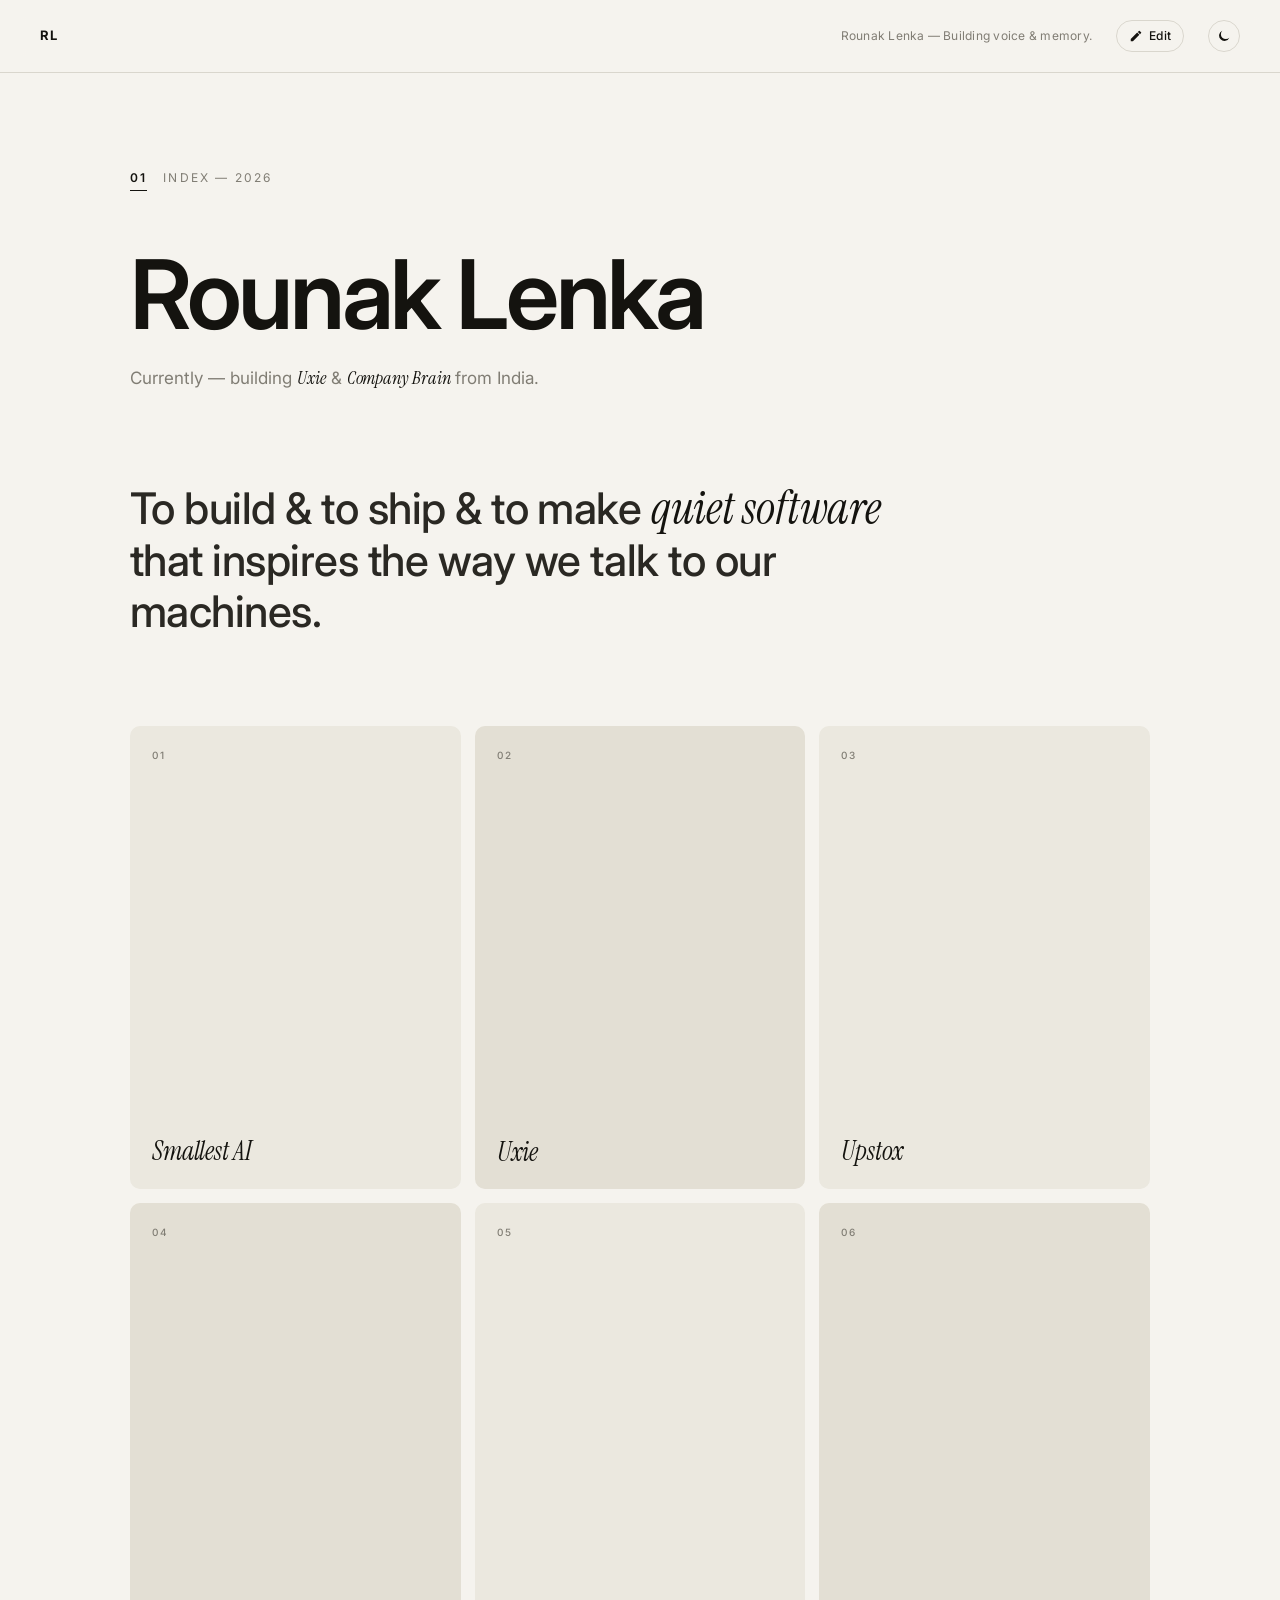
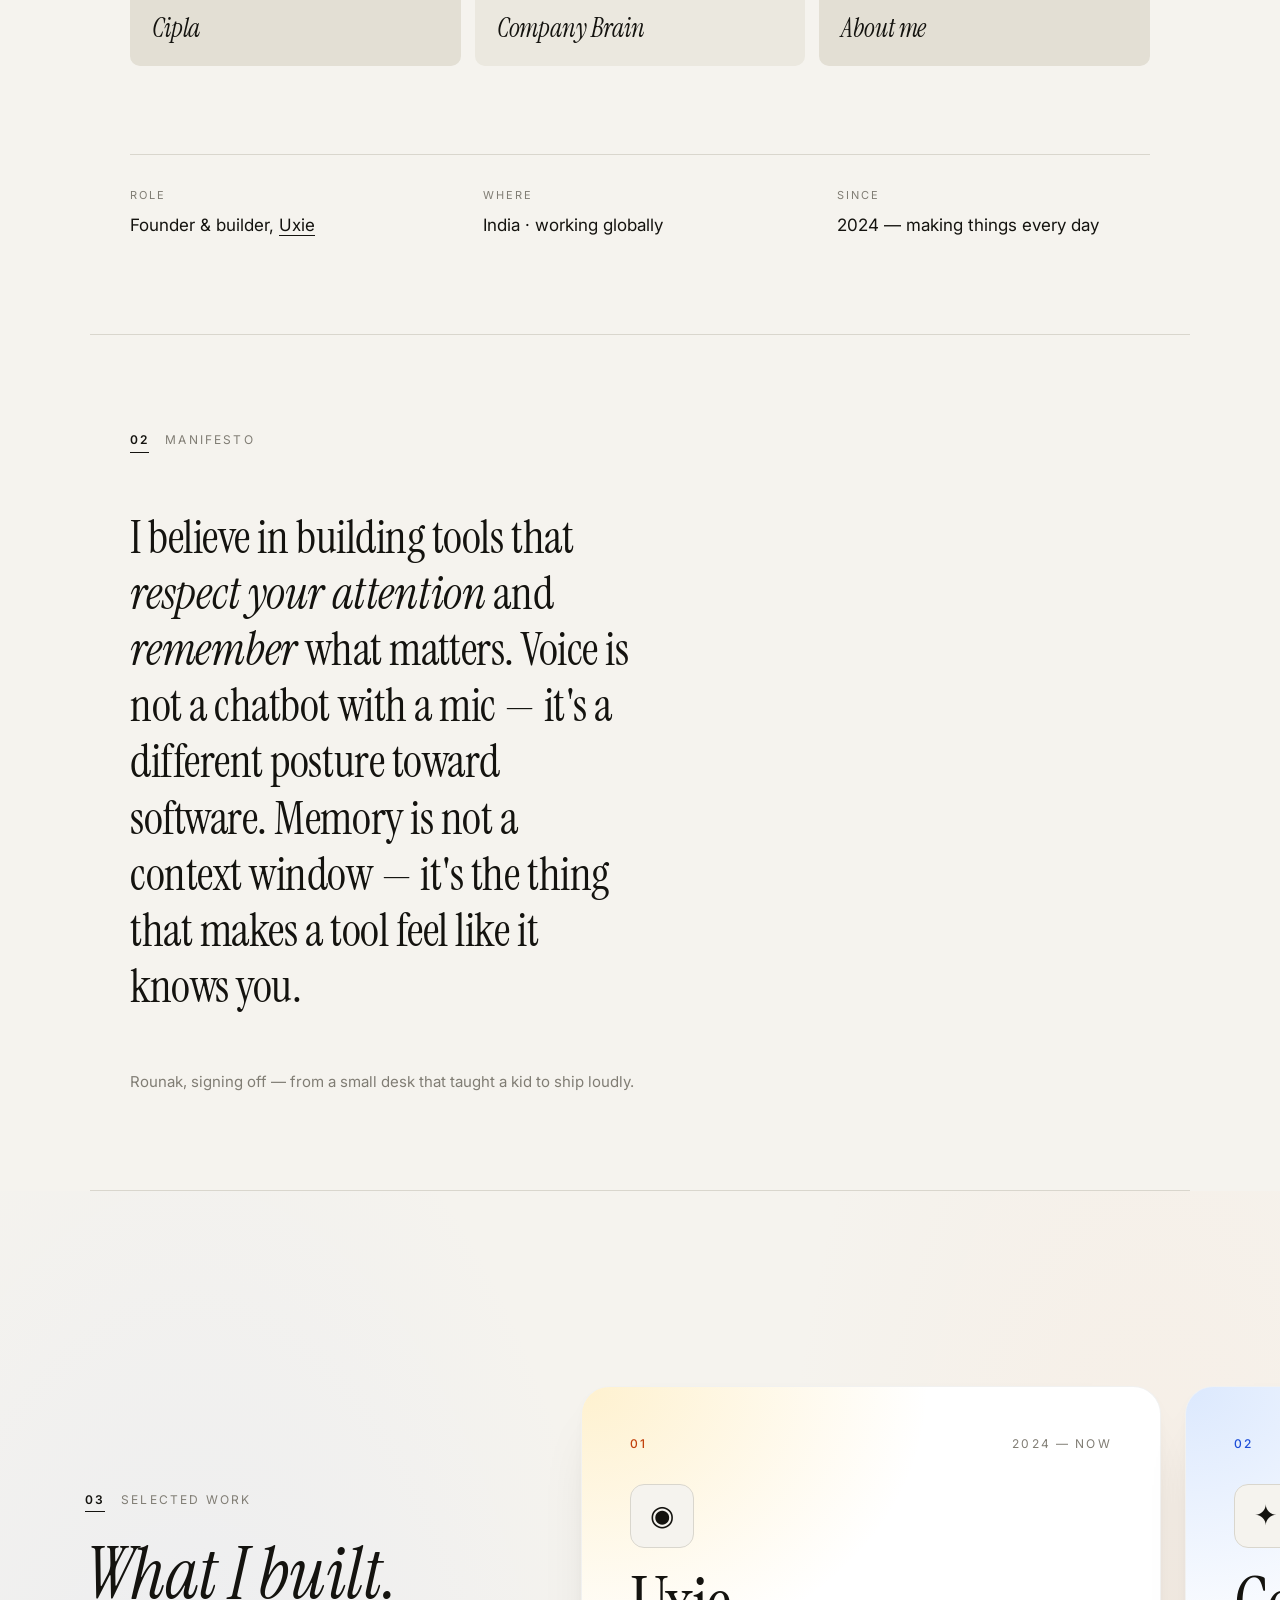
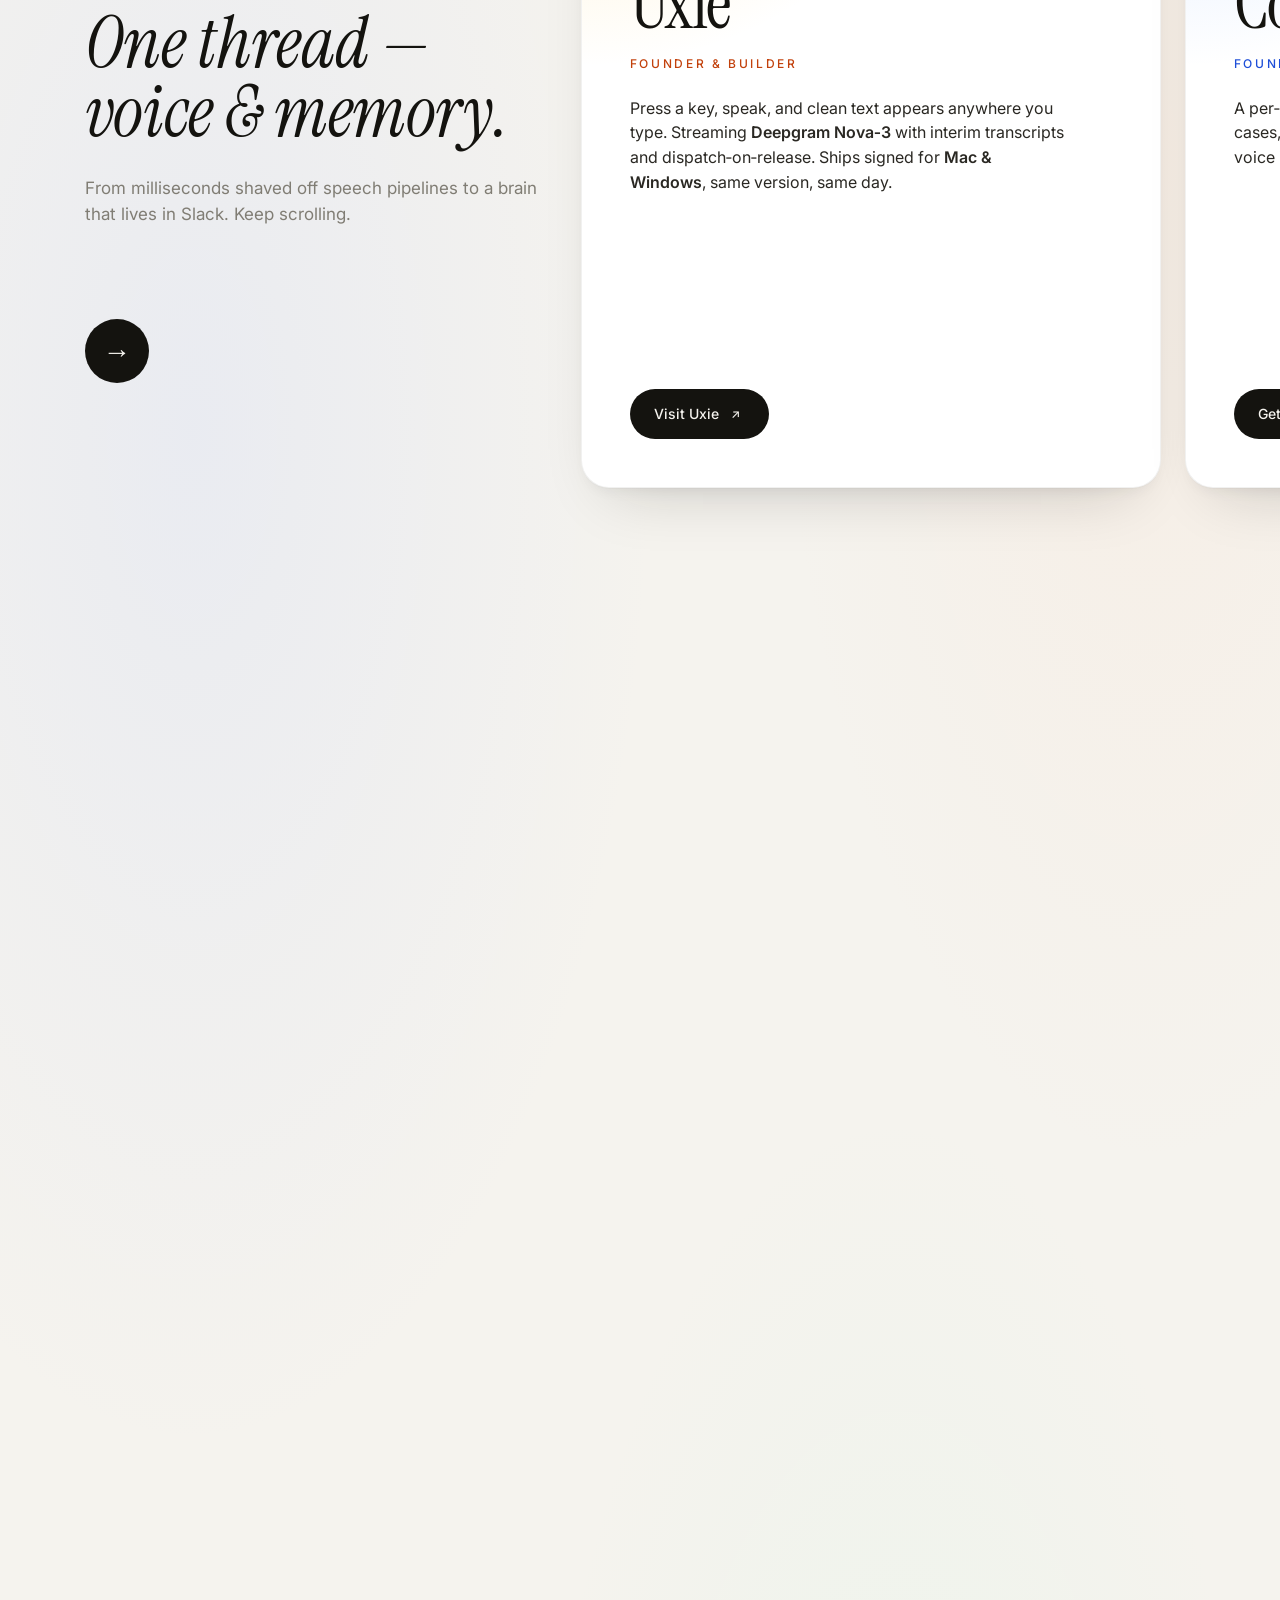
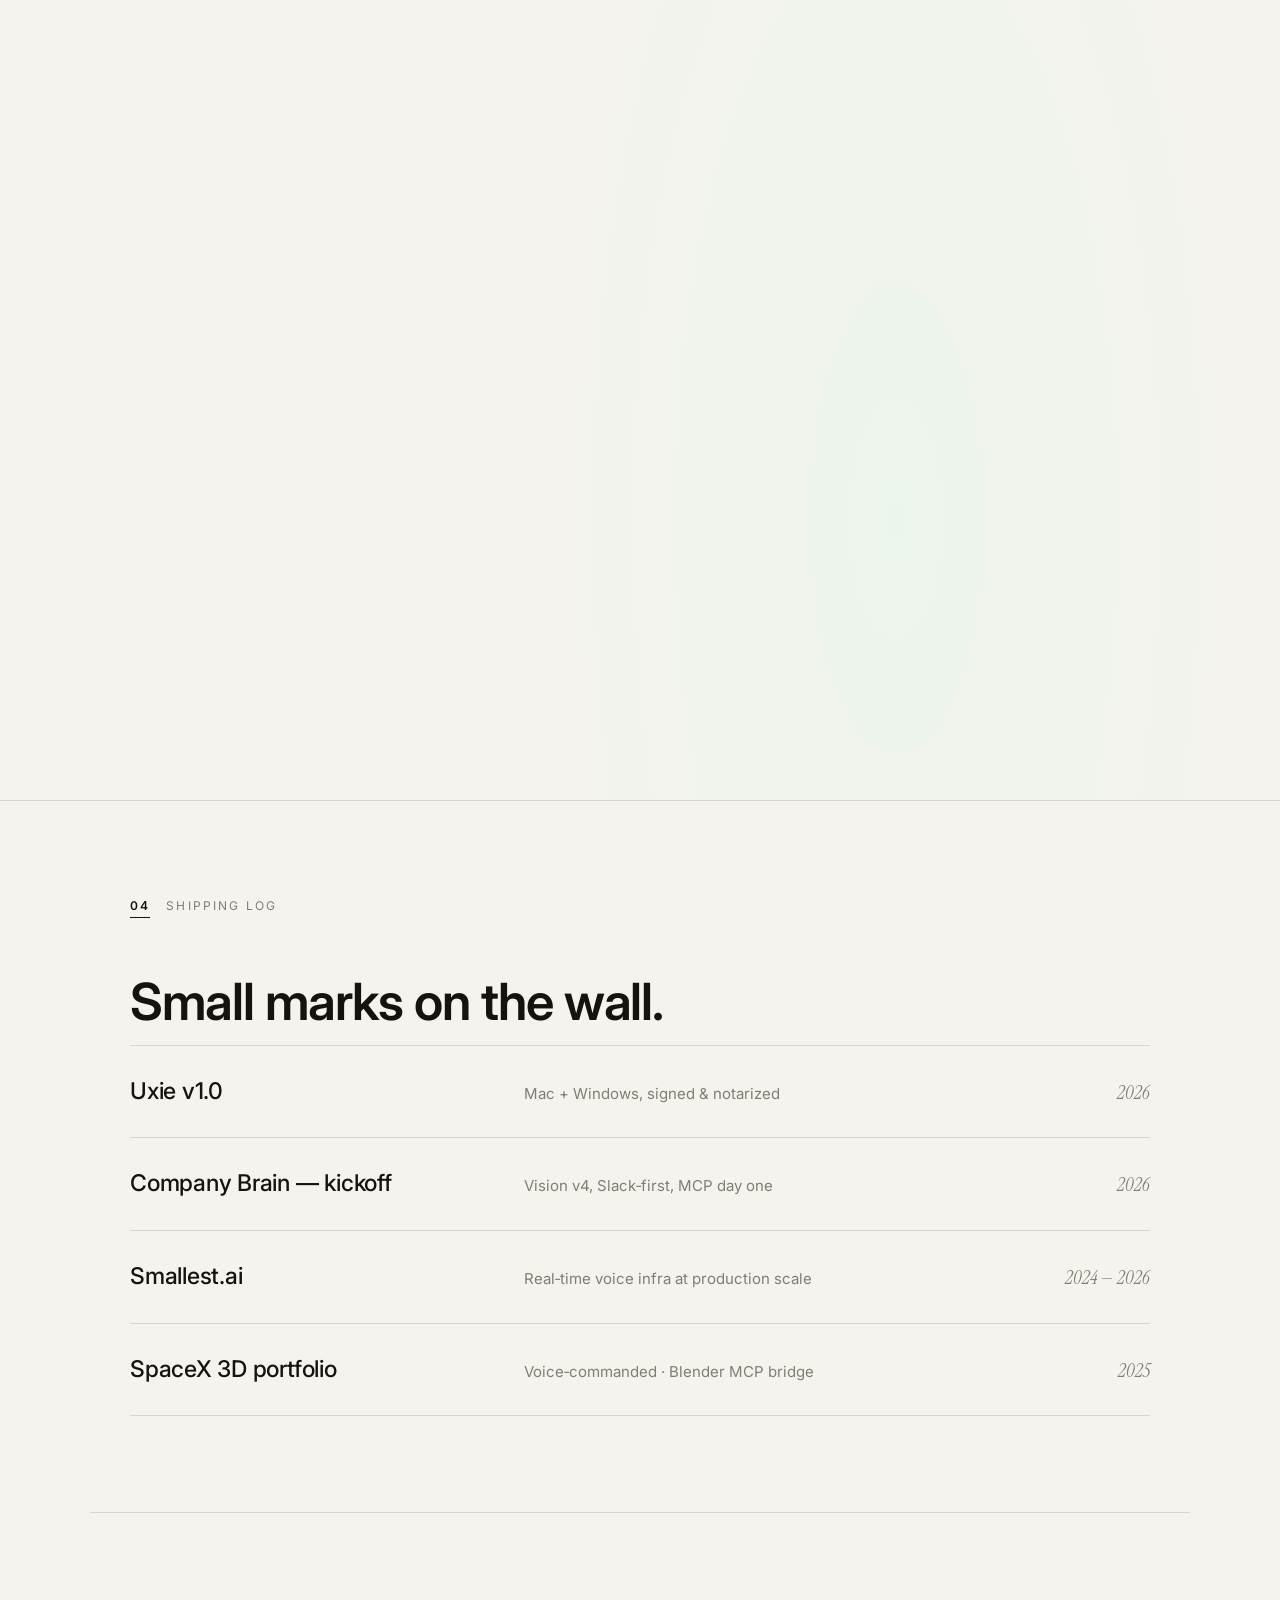
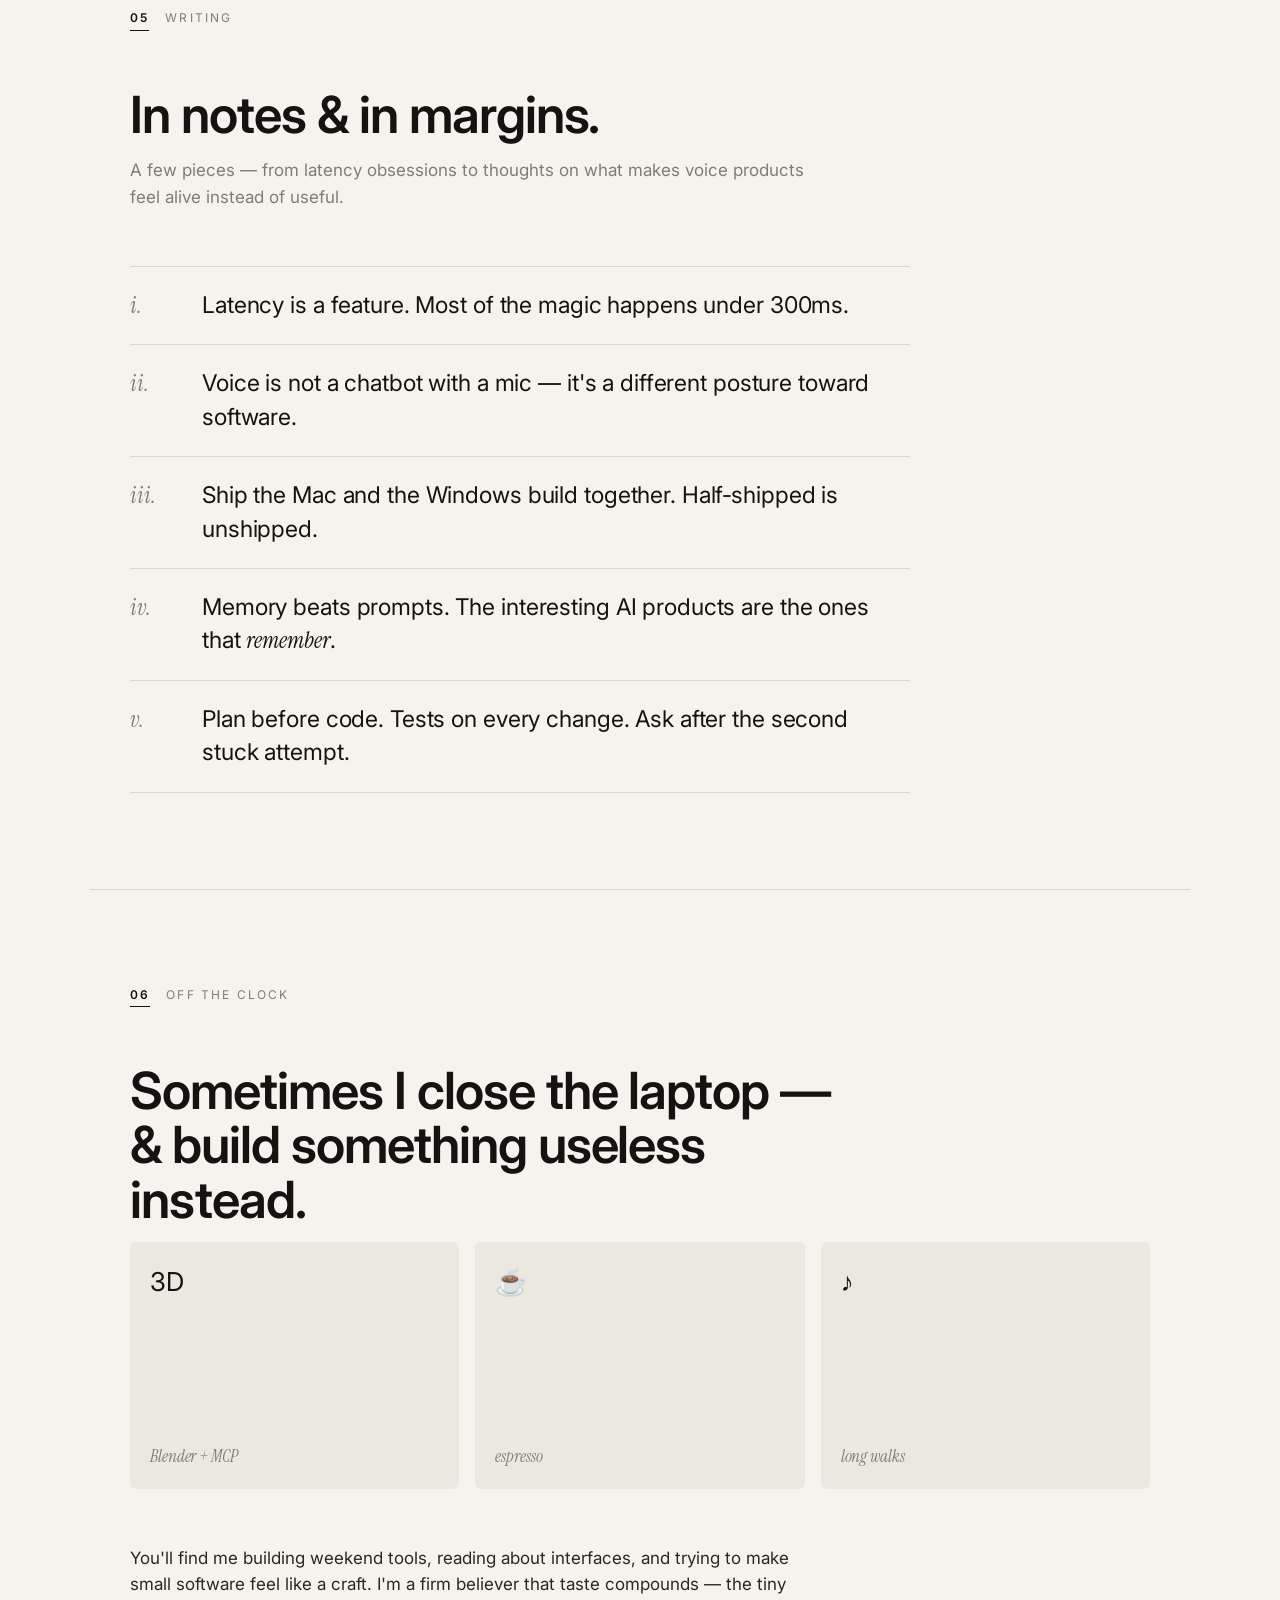
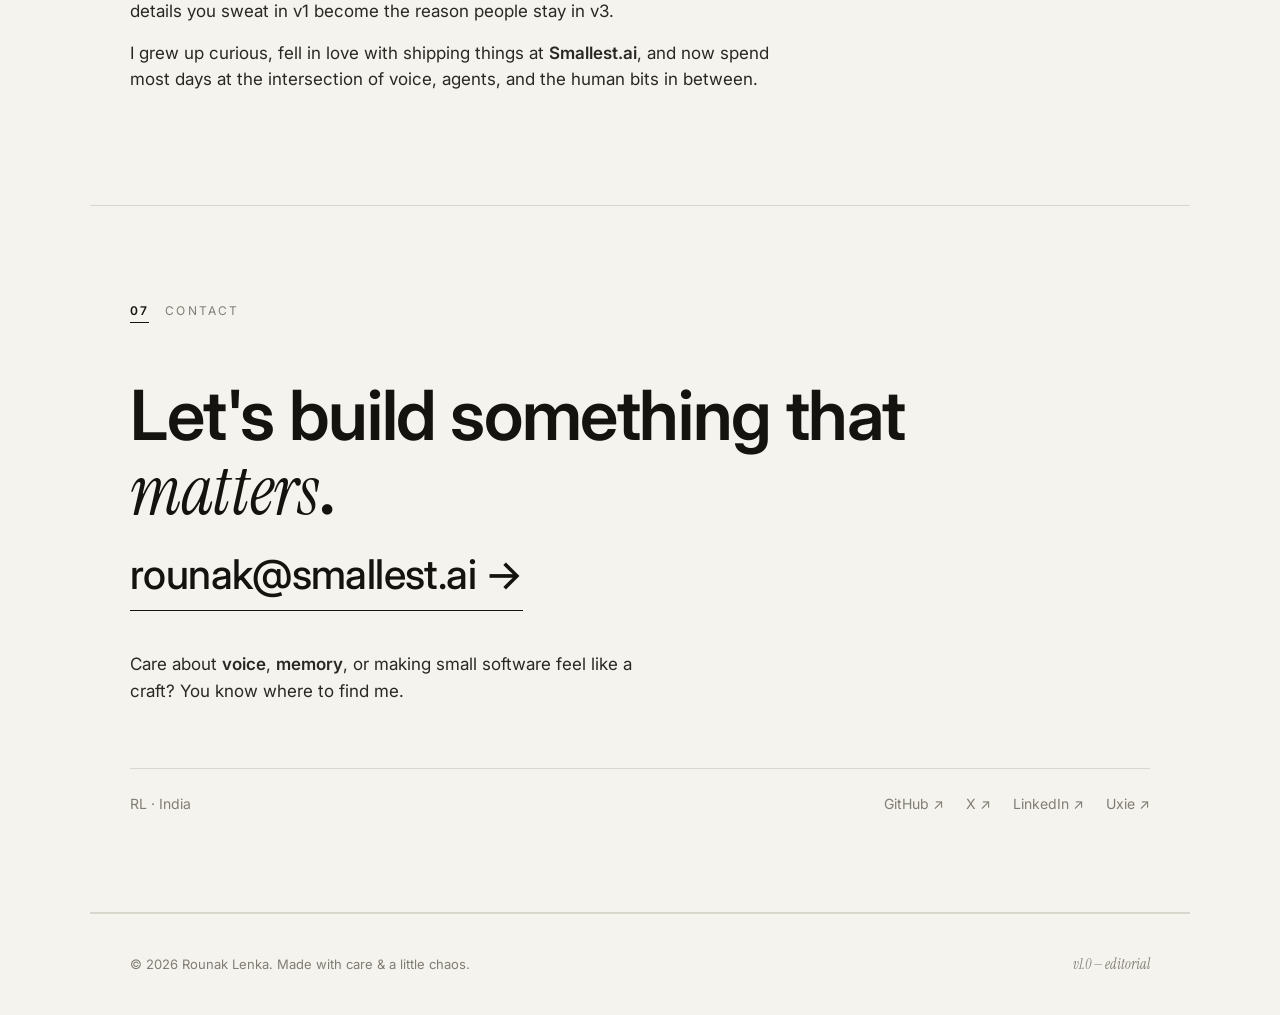
==== commit 33ccdcb9: "Fix Selected Work: auto-discard stale localStorage; white cards w/ shadow on tinted backdrop" ====
--- a/index.html
+++ b/index.html
@@ -314,8 +314,19 @@
   // ----------------------------------------------------------
   (function(){
     try {
-      var saved = localStorage.getItem('portfolio:body-html:v1');
-      if (saved) document.querySelector('main').innerHTML = saved;
+      var KEY = 'portfolio:body-html:v1';
+      var saved = localStorage.getItem(KEY);
+      if (saved) {
+        // Structural guard: if saved HTML predates the current markup
+        // (no #work-stage), discard it so the fresh source renders.
+        // Edits to other sections in that old save are lost — but the
+        // alternative is invisible cards / broken layout.
+        if (saved.indexOf('id="work-stage"') !== -1) {
+          document.querySelector('main').innerHTML = saved;
+        } else {
+          localStorage.removeItem(KEY);
+        }
+      }
       var pad = localStorage.getItem('portfolio:section-pad:v1');
       if (pad) document.documentElement.style.setProperty('--section-pad', pad + 'px');
     } catch(e){}
@@ -470,13 +481,9 @@
       editStatus.textContent = 'Spacing — ' + v + 'px (saved locally)';
     });
 
-    // Restore saved body innerHTML on load (only the <main>)
-    try {
-      var saved = localStorage.getItem(STORAGE_KEY);
-      if (saved) {
-        document.querySelector('main').innerHTML = saved;
-      }
-    } catch(e){}
+    // (Restore already handled by the early script above with a
+    // structural guard. No-op here — kept as a comment so the
+    // sequencing intent is documented.)
 
     function setEditing(on){
       document.body.classList.toggle('editing', on);
--- a/styles.css
+++ b/styles.css
@@ -401,23 +401,45 @@
   margin-top: 8px;
 }
 
+/* Soft tinted backdrop for the whole stage — gives it the felixlee
+   "pastel wash" feel so the white cards have something to float on. */
+.section-work {
+  background:
+    radial-gradient(60% 60% at 15% 30%, rgba(180, 200, 255, 0.18) 0%, transparent 60%),
+    radial-gradient(50% 60% at 90% 20%, rgba(255, 210, 180, 0.16) 0%, transparent 60%),
+    radial-gradient(45% 55% at 70% 90%, rgba(180, 255, 220, 0.14) 0%, transparent 65%);
+}
+html[data-theme="dark"] .section-work {
+  background:
+    radial-gradient(60% 60% at 15% 30%, rgba(120, 140, 200, 0.10) 0%, transparent 60%),
+    radial-gradient(50% 60% at 90% 20%, rgba(200, 150, 120, 0.08) 0%, transparent 60%),
+    radial-gradient(45% 55% at 70% 90%, rgba(120, 200, 170, 0.08) 0%, transparent 65%);
+}
+
 /* Card */
 .work-card {
   flex: 0 0 580px;
-  background: var(--paper);
-  border: 1px solid var(--line);
+  background: #ffffff;
+  border: 1px solid rgba(20, 19, 15, 0.06);
   border-radius: 28px;
   padding: 48px;
   display: flex;
   flex-direction: column;
   gap: 18px;
-  box-shadow: 0 1px 0 rgba(0,0,0,0.02), 0 30px 80px -40px rgba(0,0,0,0.18);
+  box-shadow:
+    0 1px 0 rgba(0,0,0,0.02),
+    0 30px 60px -30px rgba(20, 19, 15, 0.20),
+    0 8px 20px -8px rgba(20, 19, 15, 0.08);
   position: relative;
   overflow: hidden;
 }
 html[data-theme="dark"] .work-card {
-  background: var(--tile);
-  box-shadow: 0 1px 0 rgba(255,255,255,0.02), 0 30px 80px -40px rgba(0,0,0,0.6);
+  background: #1a1814;
+  border-color: rgba(255,255,255,0.06);
+  box-shadow:
+    0 1px 0 rgba(255,255,255,0.02),
+    0 30px 60px -30px rgba(0,0,0,0.7),
+    0 8px 20px -8px rgba(0,0,0,0.4);
 }
 
 /* Soft tinted aura per project — drives the colored vibe in the screenshot */
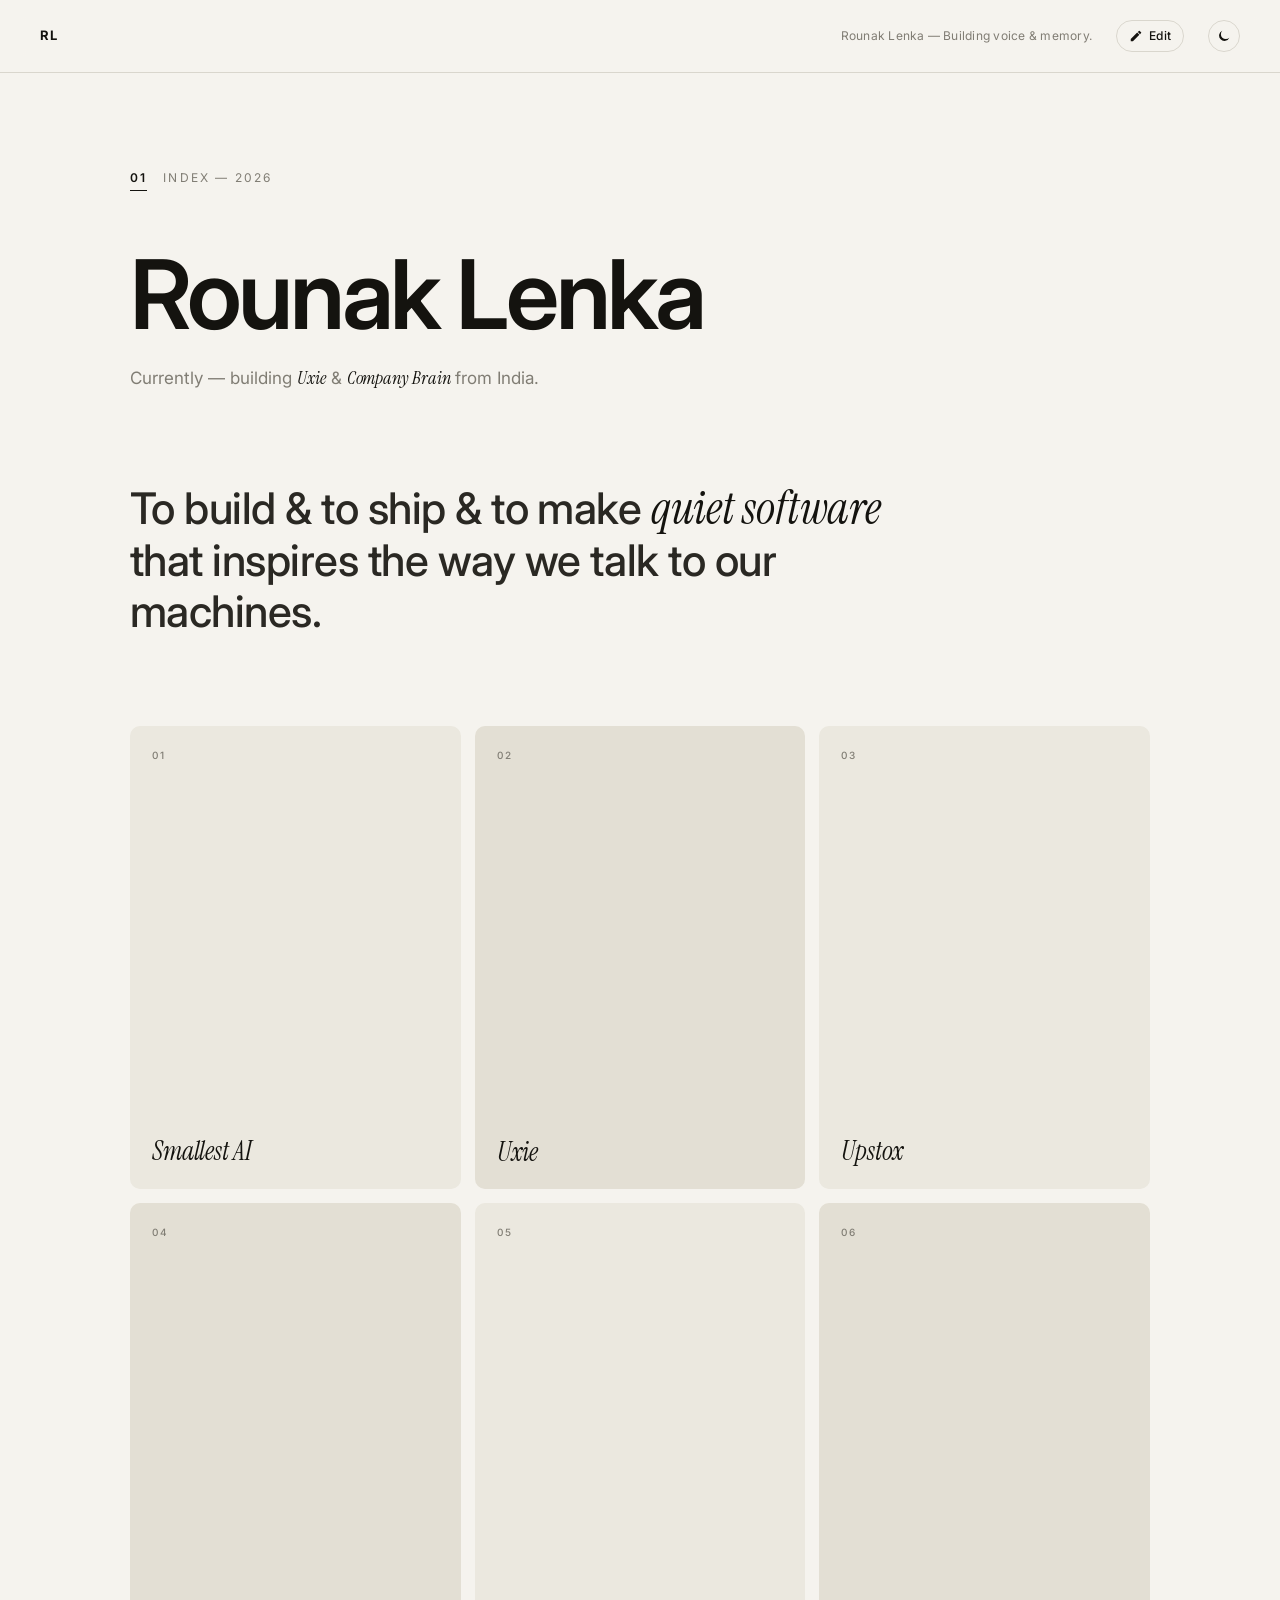
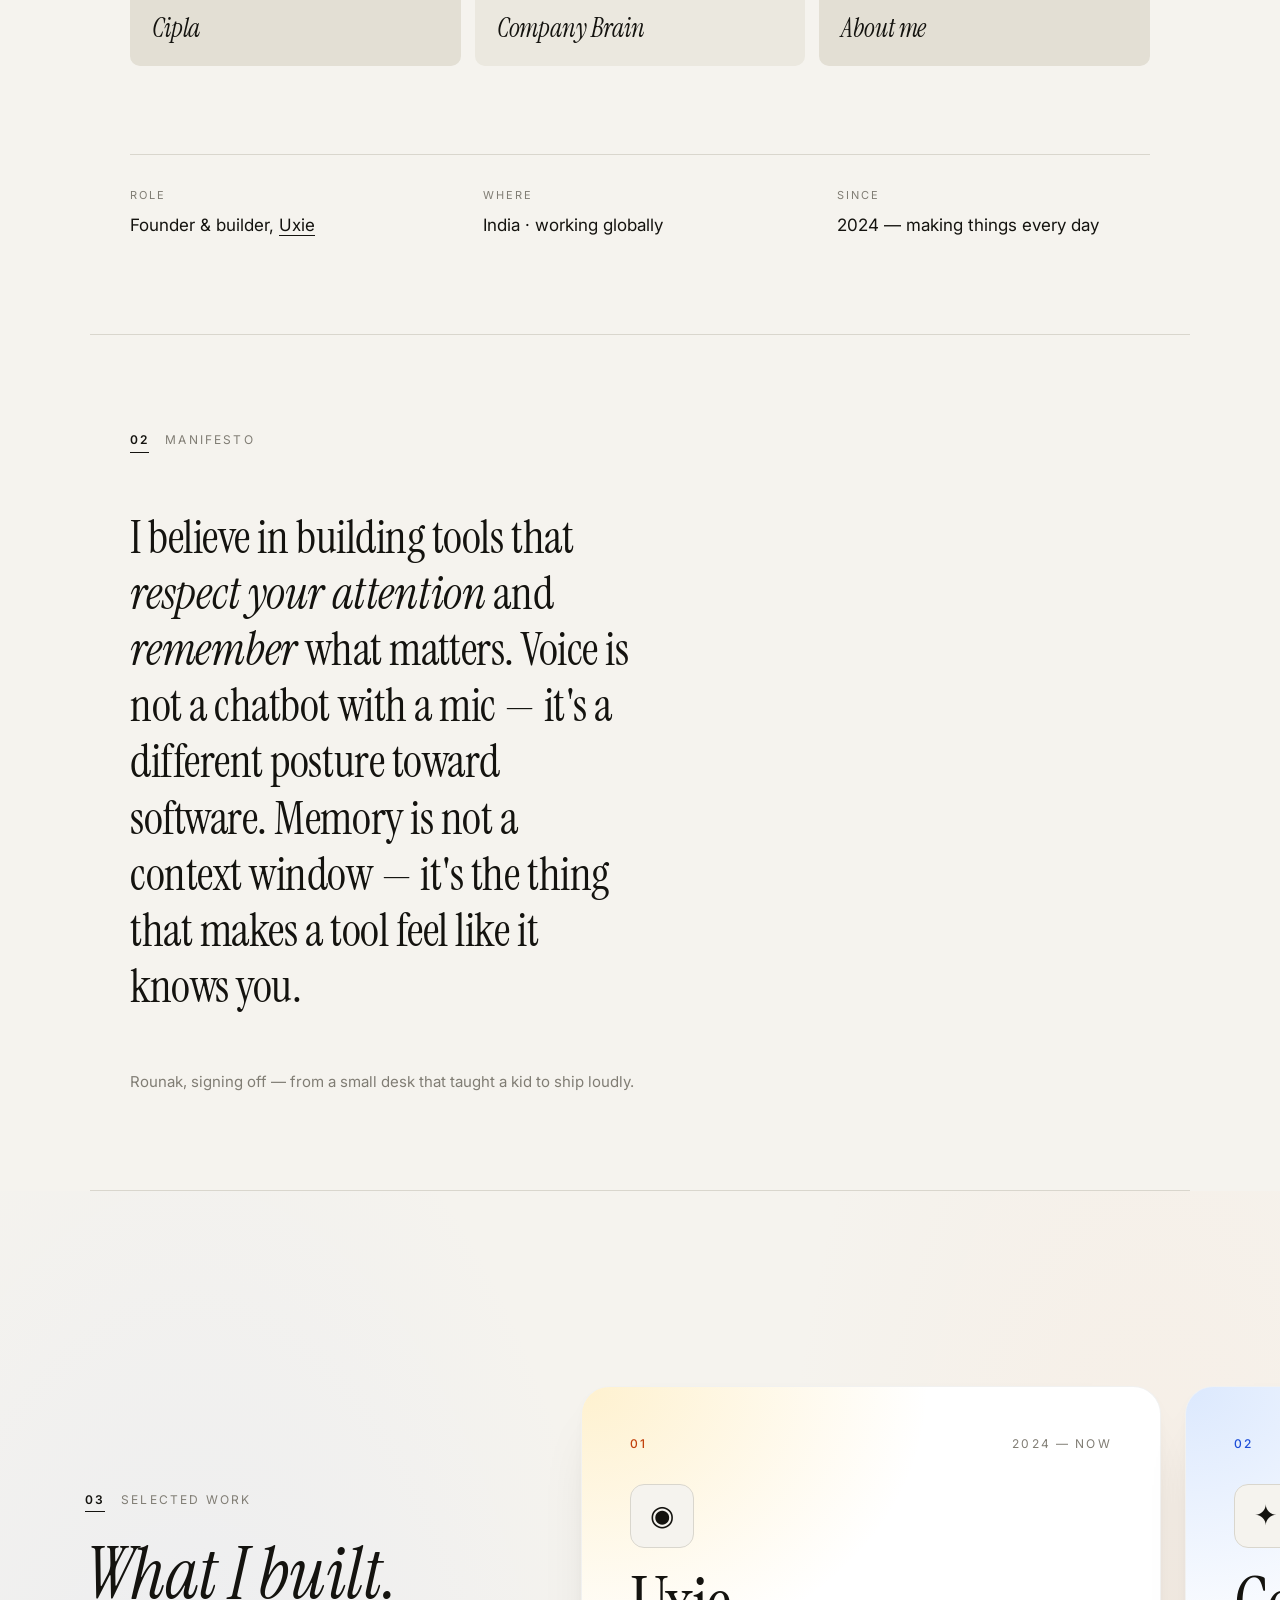
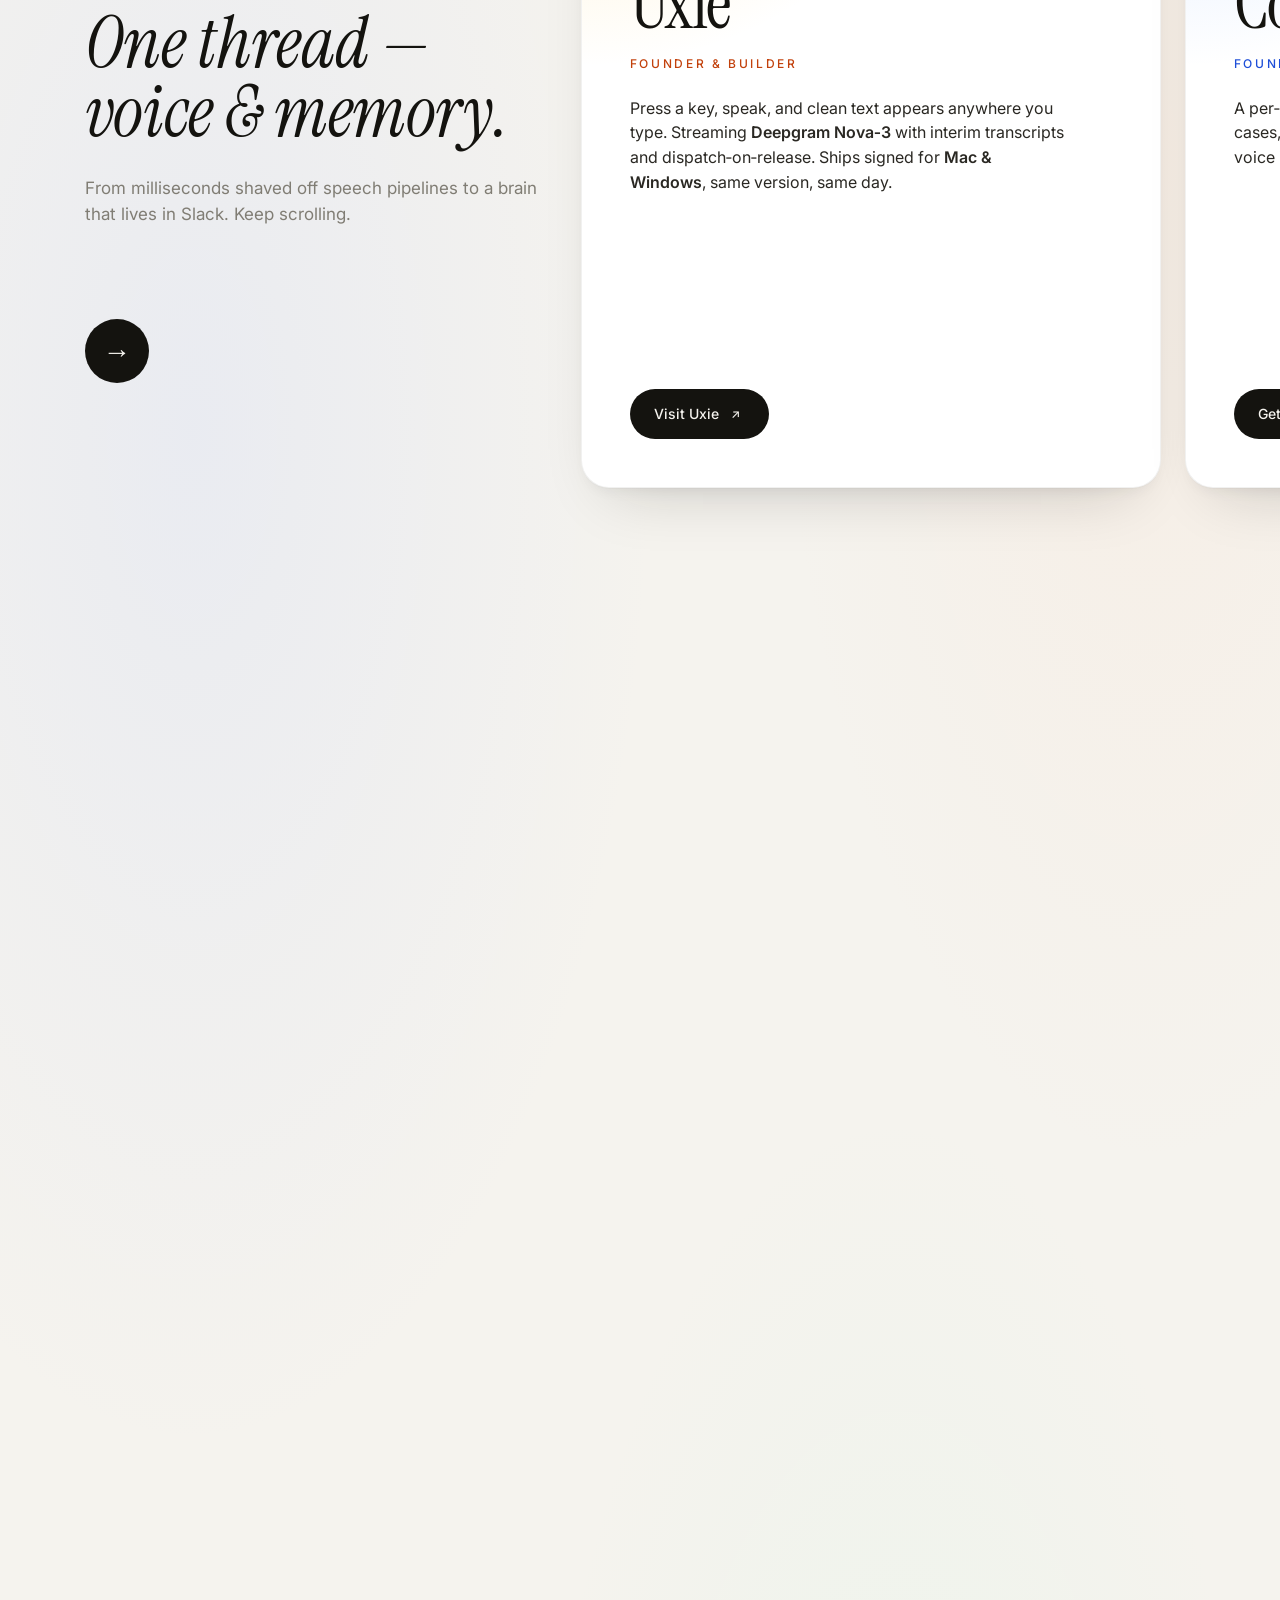
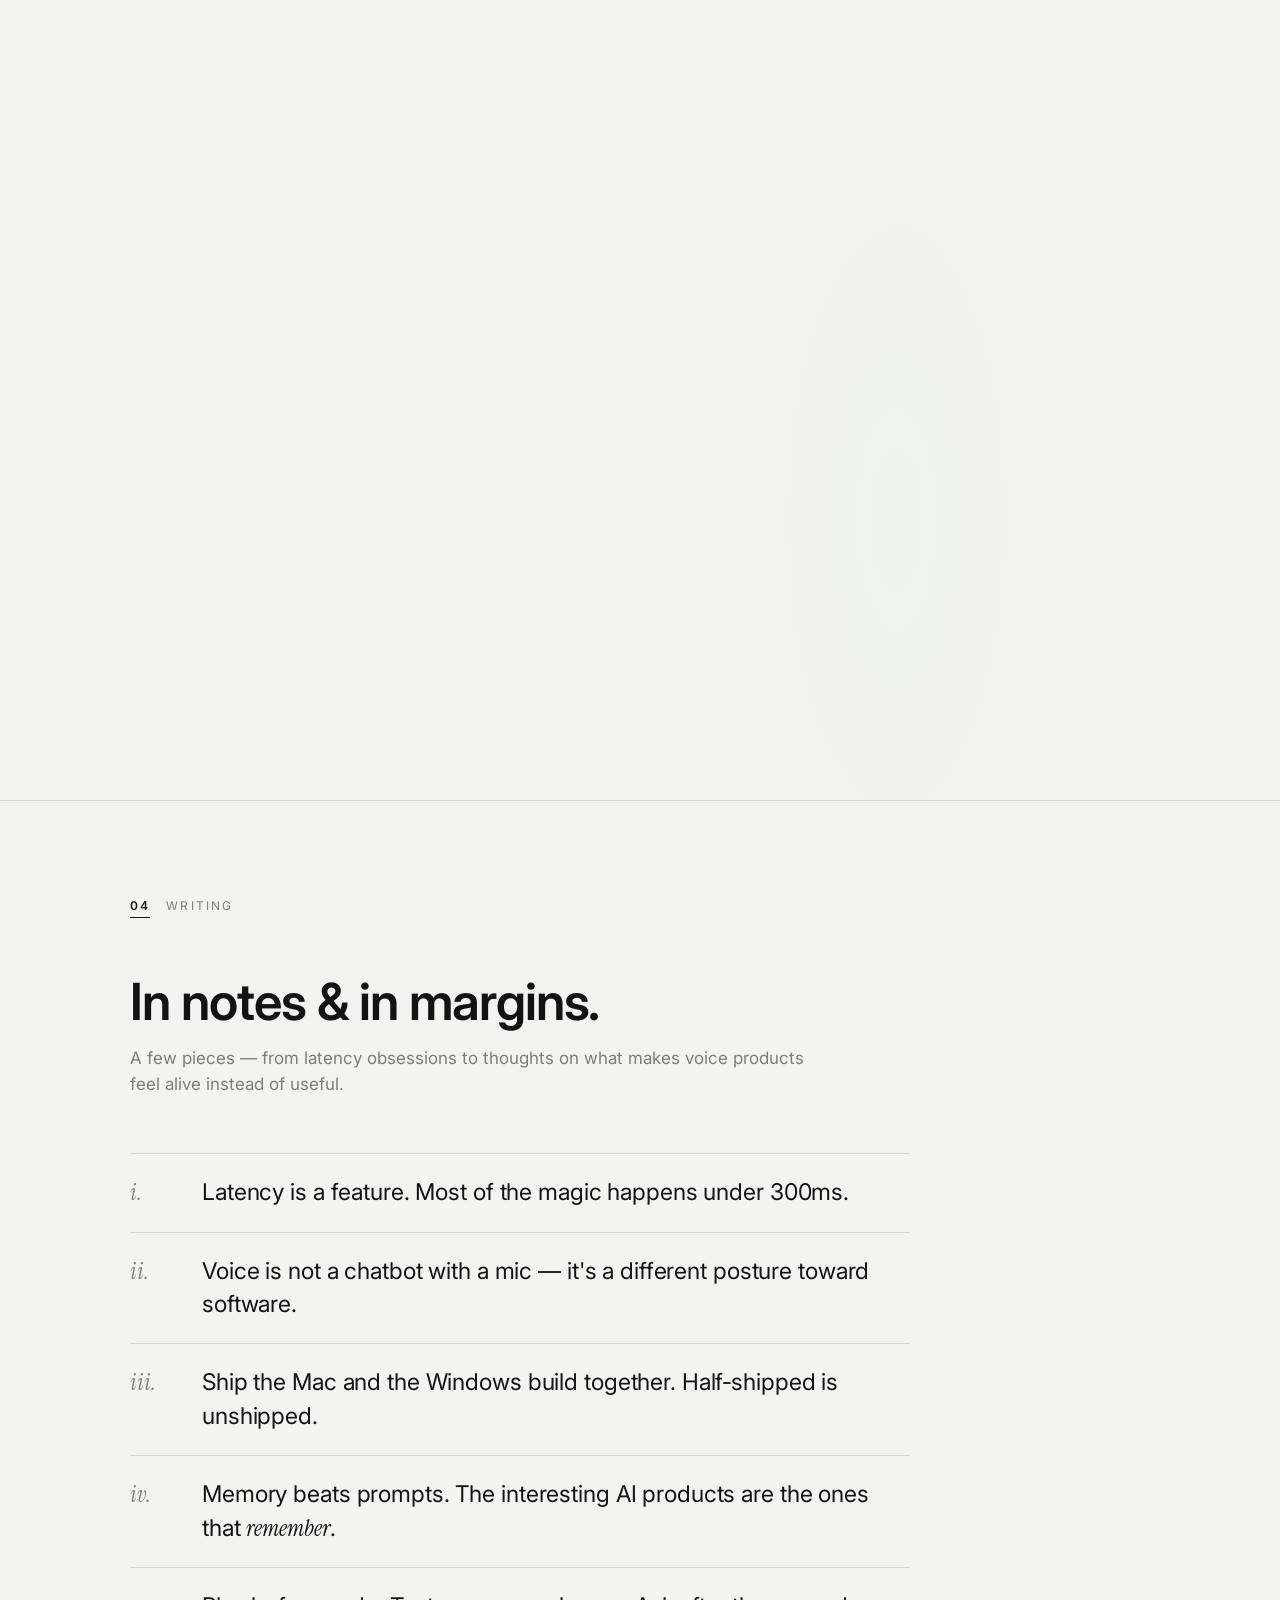
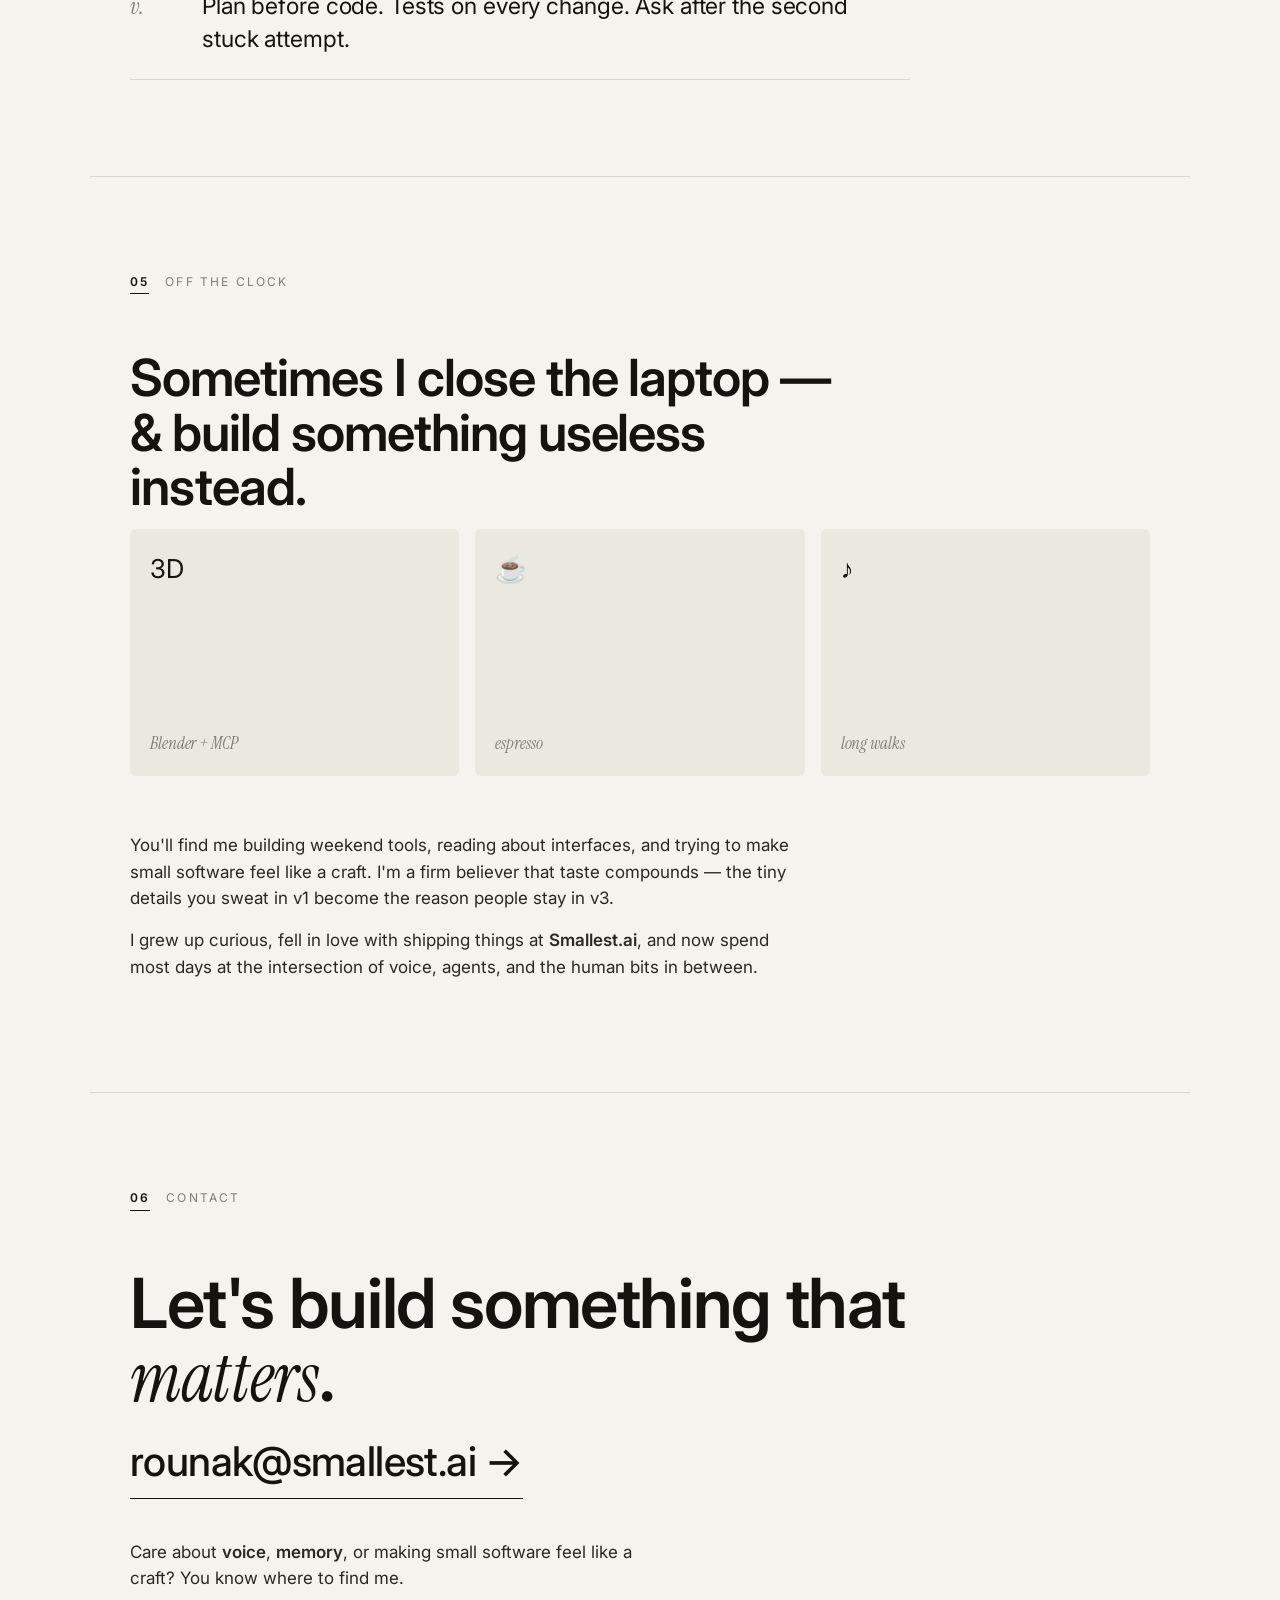
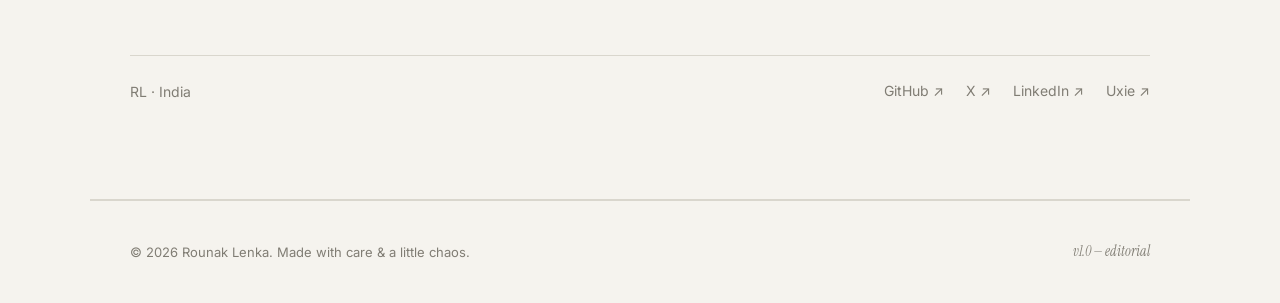
==== commit b0f3dda0: "Remove Shipping Log section; renumber 04 Writing, 05 Off the Clock, 06 Contact" ====
--- a/index.html
+++ b/index.html
@@ -176,45 +176,11 @@
   </section>
 
   <!-- ===========================================================
-       04 SHIPPING LOG  — EDIT: each <li> = name / sub / year
-       =========================================================== -->
-  <section class="section section-recog">
-    <div class="section-head">
-      <span class="section-no">04</span>
-      <span class="section-name">Shipping Log</span>
-    </div>
-    <h2 class="section-title">Small marks on the wall.</h2>
-
-    <ul class="recog">
-      <li>
-        <div class="recog-name">Uxie v1.0</div>
-        <div class="recog-sub">Mac + Windows, signed &amp; notarized</div>
-        <div class="recog-year">2026</div>
-      </li>
-      <li>
-        <div class="recog-name">Company Brain — kickoff</div>
-        <div class="recog-sub">Vision v4, Slack‑first, MCP day one</div>
-        <div class="recog-year">2026</div>
-      </li>
-      <li>
-        <div class="recog-name">Smallest.ai</div>
-        <div class="recog-sub">Real‑time voice infra at production scale</div>
-        <div class="recog-year">2024 — 2026</div>
-      </li>
-      <li>
-        <div class="recog-name">SpaceX 3D portfolio</div>
-        <div class="recog-sub">Voice‑commanded · Blender MCP bridge</div>
-        <div class="recog-year">2025</div>
-      </li>
-    </ul>
-  </section>
-
-  <!-- ===========================================================
-       05 WRITING  — EDIT: short beliefs / notes
+       04 WRITING  — EDIT: short beliefs / notes
        =========================================================== -->
   <section class="section section-writing">
     <div class="section-head">
-      <span class="section-no">05</span>
+      <span class="section-no">04</span>
       <span class="section-name">Writing</span>
     </div>
     <h2 class="section-title">In notes &amp; in margins.</h2>
@@ -230,12 +196,12 @@
   </section>
 
   <!-- ===========================================================
-       06 OFF THE CLOCK  — EDIT: 3 tiles (image or emoji + caption)
+       05 OFF THE CLOCK  — EDIT: 3 tiles (image or emoji + caption)
        Replace <span>EMOJI</span> with <img src="images/foo.jpg" alt="">
        =========================================================== -->
   <section class="section section-off">
     <div class="section-head">
-      <span class="section-no">06</span>
+      <span class="section-no">05</span>
       <span class="section-name">Off the Clock</span>
     </div>
     <h2 class="section-title">Sometimes I close the laptop — &amp; build something useless instead.</h2>
@@ -251,11 +217,11 @@
   </section>
 
   <!-- ===========================================================
-       07 CONTACT  — EDIT: email + social links
+       06 CONTACT  — EDIT: email + social links
        =========================================================== -->
   <section id="contact" class="section section-contact">
     <div class="section-head">
-      <span class="section-no">07</span>
+      <span class="section-no">06</span>
       <span class="section-name">Contact</span>
     </div>
     <h2 class="section-title big">Let's build something that <em>matters</em>.</h2>
@@ -323,6 +289,9 @@
         // alternative is invisible cards / broken layout.
         if (saved.indexOf('id="work-stage"') !== -1) {
           document.querySelector('main').innerHTML = saved;
+          // Strip removed sections from restored content (e.g. old Shipping Log)
+          var removed = document.querySelector('main .section-recog');
+          if (removed) removed.remove();
         } else {
           localStorage.removeItem(KEY);
         }
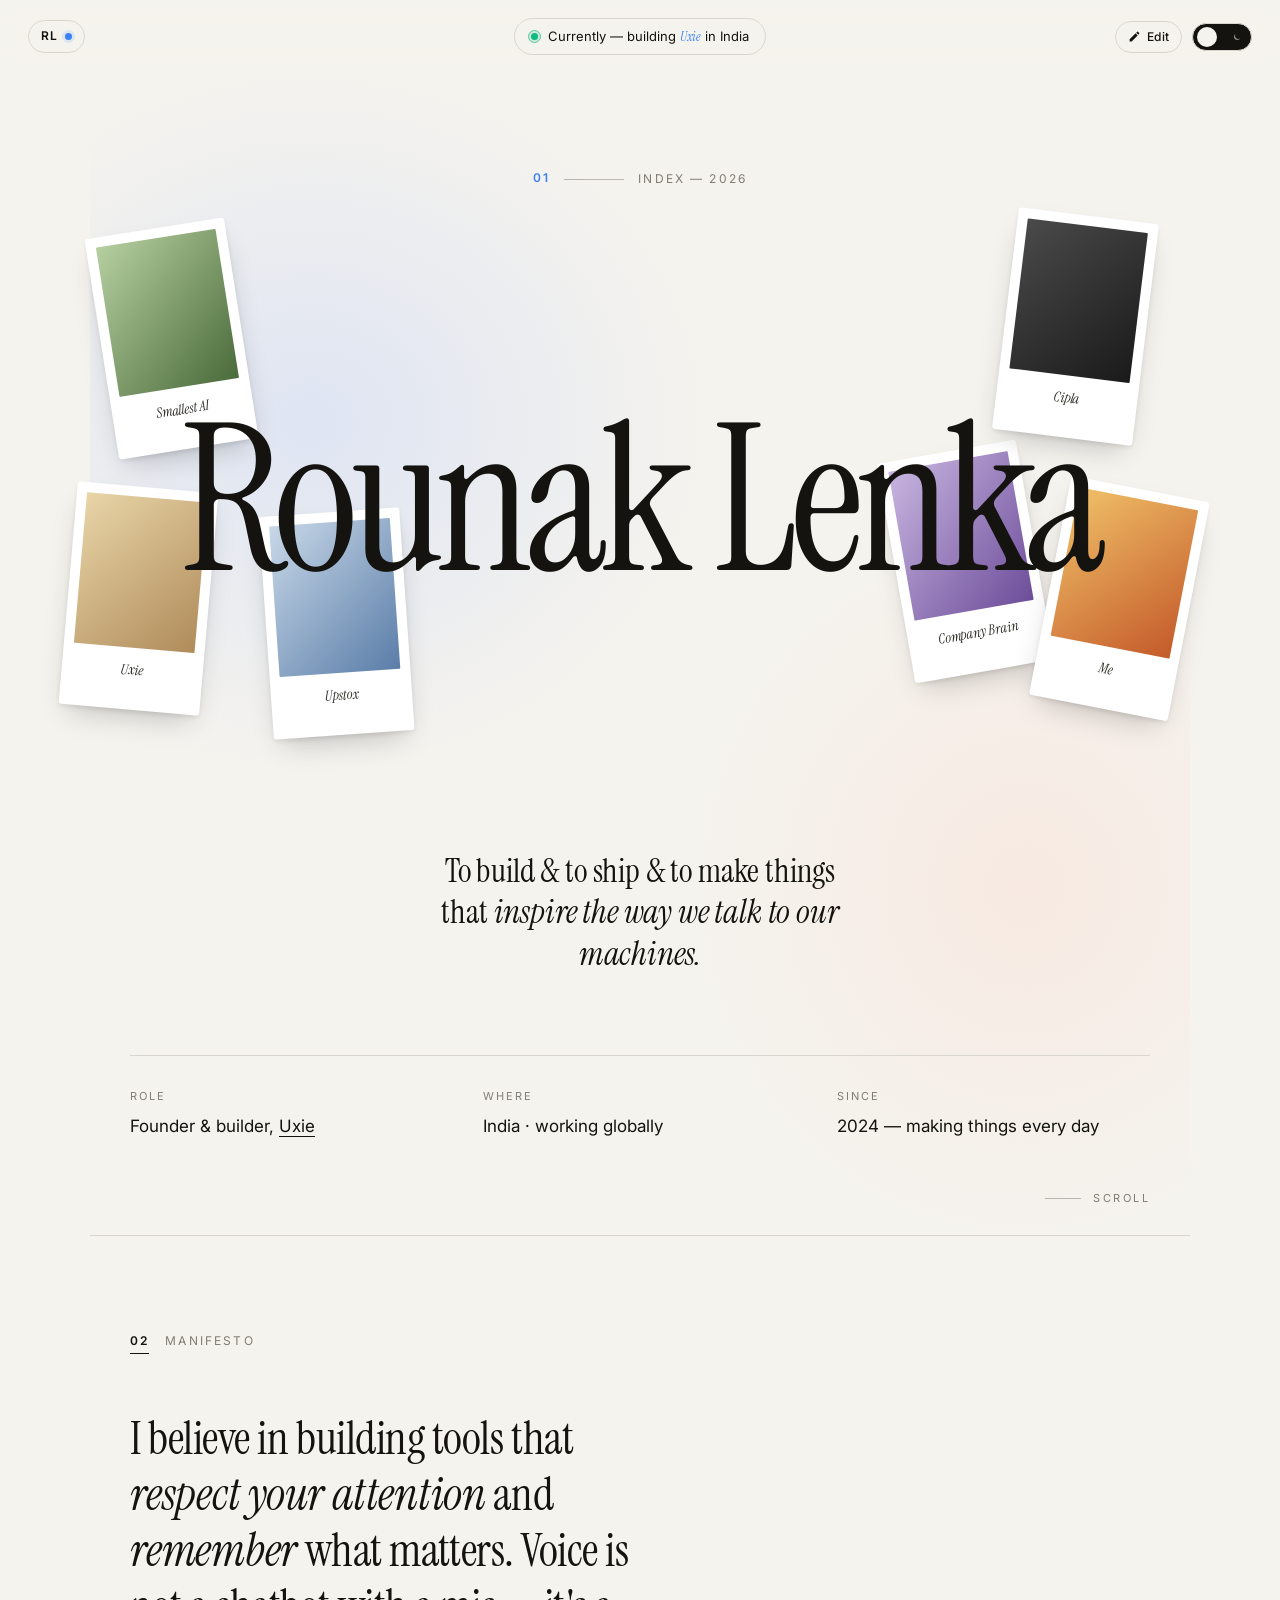
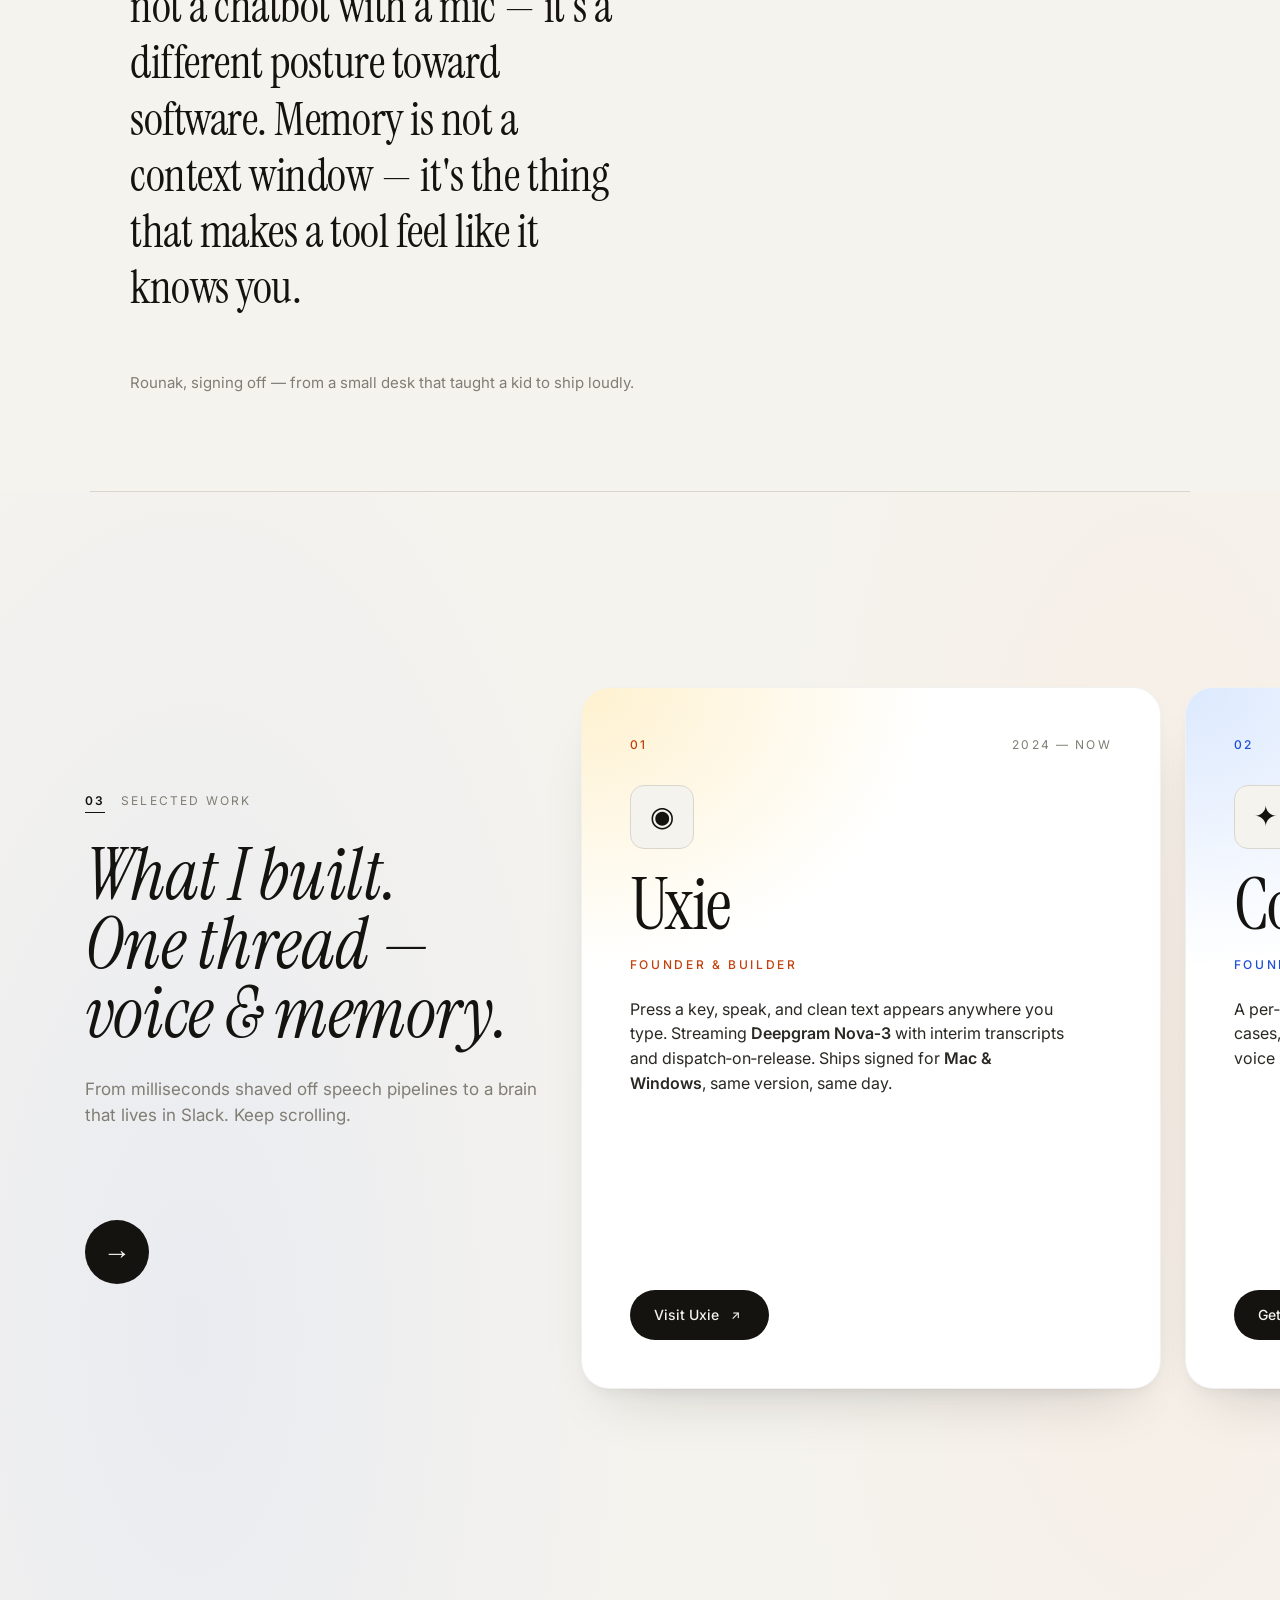
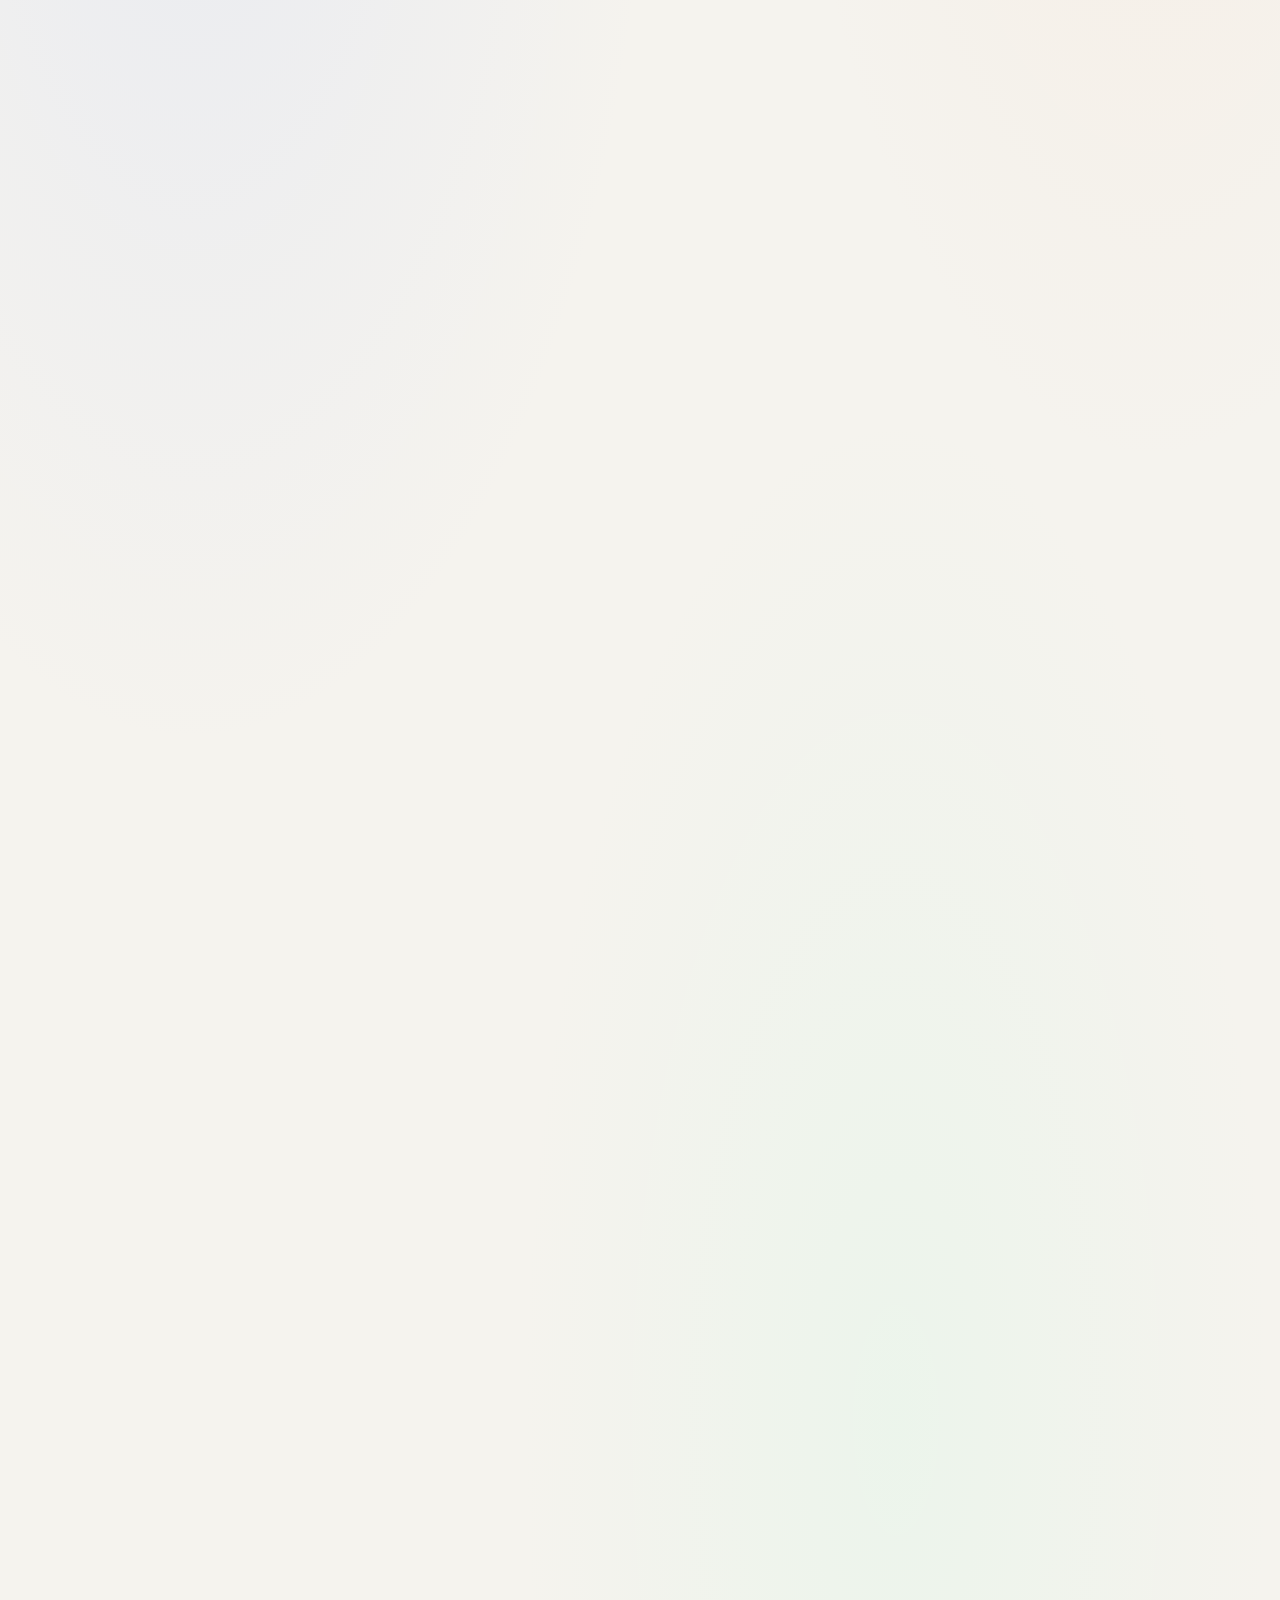
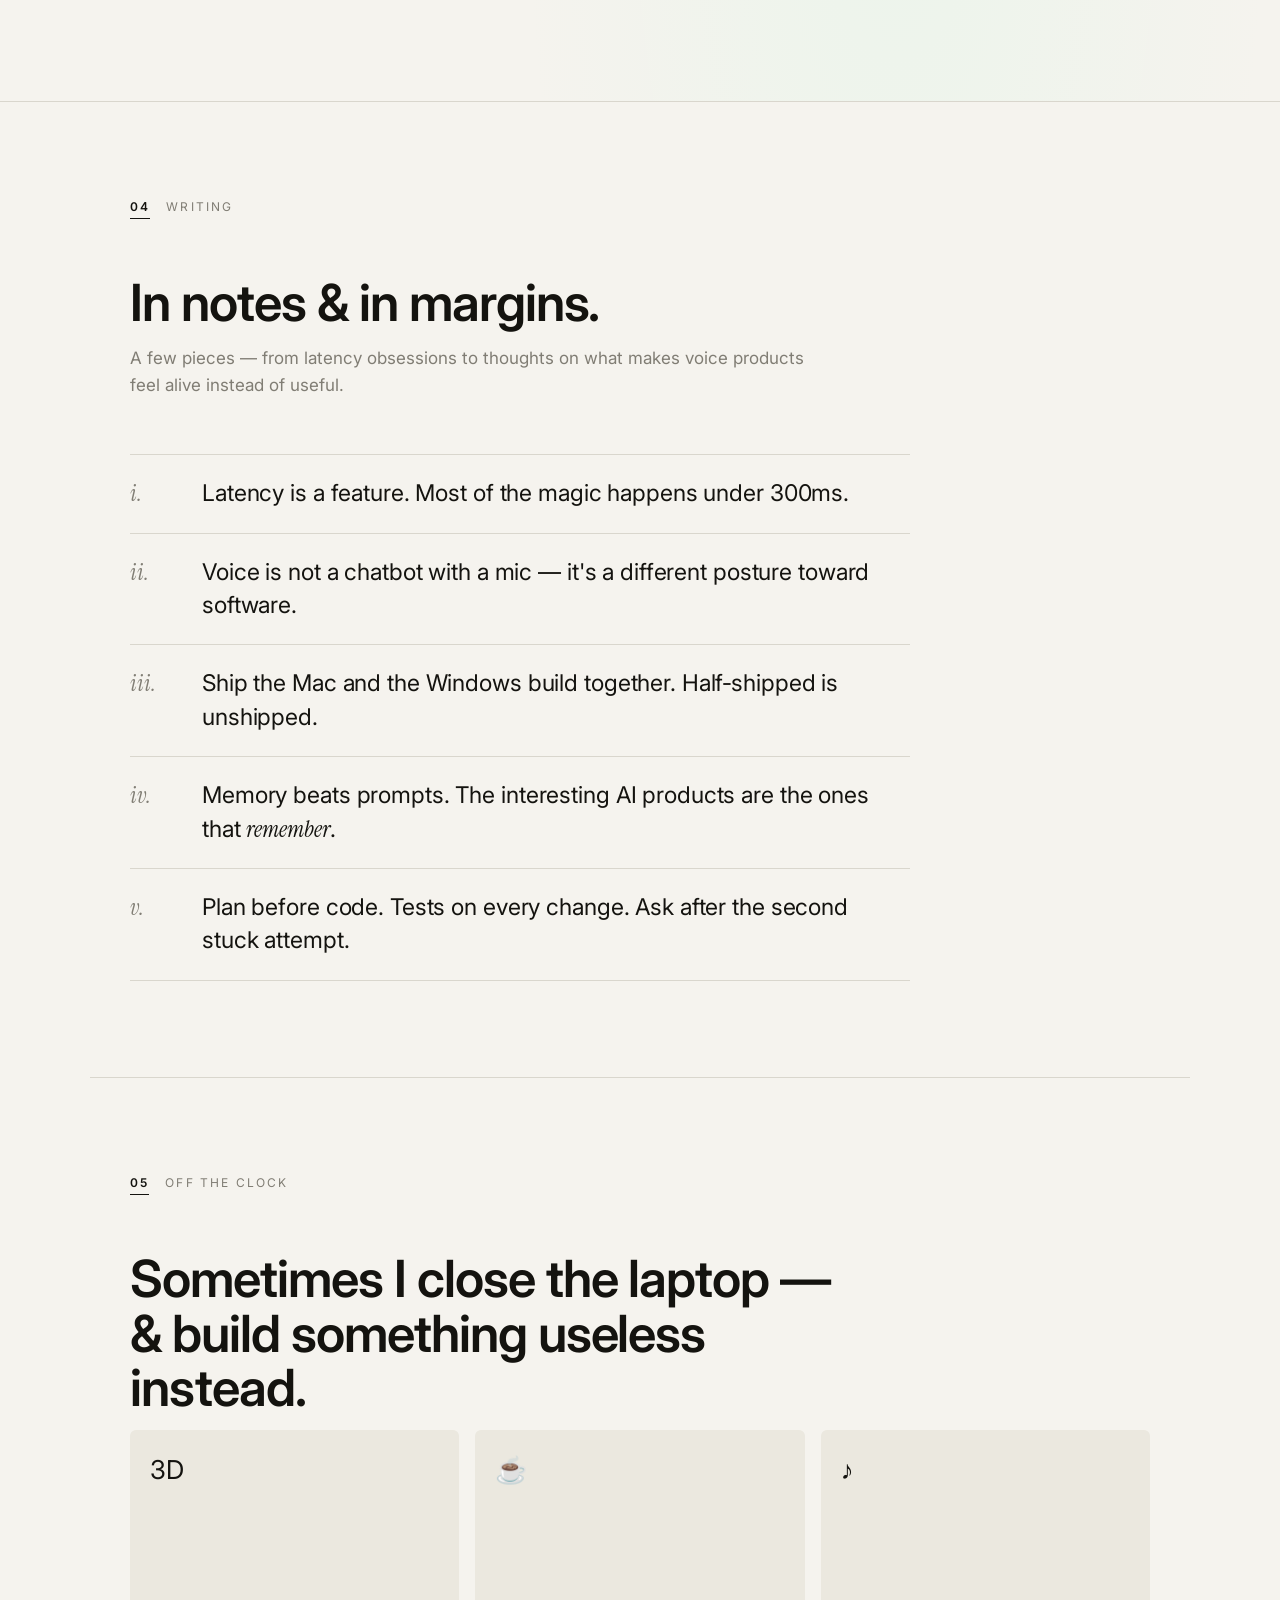
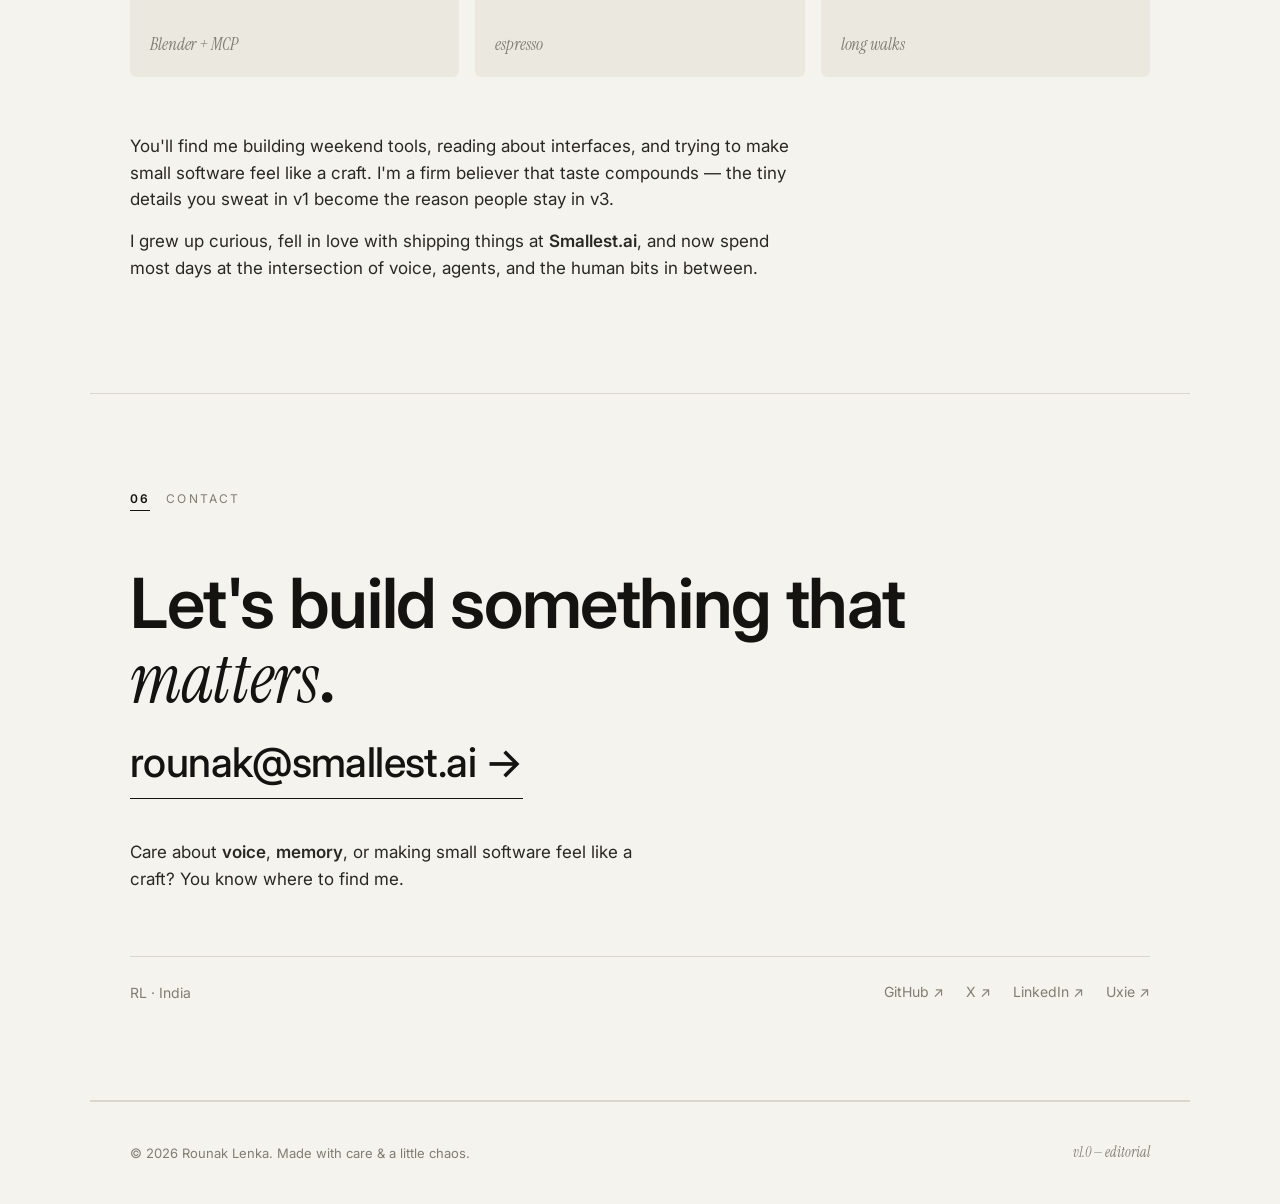
==== commit 6f019761: "Hero redesign (felixlee style): pill topbar with status, huge serif name, scattered polaroids, theme" ====
--- a/index.html
+++ b/index.html
@@ -21,30 +21,35 @@
 <body>
 
 <header class="topbar">
-  <!-- EDIT: your monogram / initials -->
-  <a href="#top" class="mark" aria-label="Top">RL</a>
-  <div class="topbar-right">
-    <!-- EDIT: one-line tagline shown in the top bar -->
-    <span class="topbar-tag">Rounak Lenka — Building voice &amp; memory.</span>
+  <!-- EDIT: monogram in a pill with a status dot -->
+  <a href="#top" class="mark-pill" aria-label="Top">
+    <span class="mark-mono">RL</span>
+    <span class="mark-dot" aria-hidden="true"></span>
+  </a>
+
+  <!-- EDIT: "Currently — ..." status line. Wrap the focus word in <em> to italic-emphasize it. -->
+  <div class="topbar-status">
+    <span class="status-dot" aria-hidden="true"></span>
+    <span class="status-text">Currently — building <em>Uxie</em> in India</span>
+  </div>
+
+  <div class="topbar-controls">
     <button id="edit-toggle" class="edit-toggle" aria-label="Toggle edit mode" type="button">
-      <svg viewBox="0 0 24 24" width="14" height="14" aria-hidden="true">
+      <svg viewBox="0 0 24 24" width="13" height="13" aria-hidden="true">
         <path d="M3 17.25V21h3.75L17.81 9.94l-3.75-3.75L3 17.25zM20.71 7.04a1 1 0 0 0 0-1.41l-2.34-2.34a1 1 0 0 0-1.41 0l-1.83 1.83 3.75 3.75 1.83-1.83z" fill="currentColor"/>
       </svg>
       <span class="edit-label">Edit</span>
     </button>
-    <button id="theme-toggle" class="theme-toggle" aria-label="Toggle theme" type="button">
-      <svg class="icon-sun" viewBox="0 0 24 24" width="16" height="16" aria-hidden="true">
-        <circle cx="12" cy="12" r="4" fill="currentColor"/>
-        <g stroke="currentColor" stroke-width="2" stroke-linecap="round">
-          <line x1="12" y1="2" x2="12" y2="5"/><line x1="12" y1="19" x2="12" y2="22"/>
-          <line x1="2" y1="12" x2="5" y2="12"/><line x1="19" y1="12" x2="22" y2="12"/>
-          <line x1="4.5" y1="4.5" x2="6.6" y2="6.6"/><line x1="17.4" y1="17.4" x2="19.5" y2="19.5"/>
-          <line x1="4.5" y1="19.5" x2="6.6" y2="17.4"/><line x1="17.4" y1="6.6" x2="19.5" y2="4.5"/>
-        </g>
-      </svg>
-      <svg class="icon-moon" viewBox="0 0 24 24" width="16" height="16" aria-hidden="true">
-        <path d="M20 14.5A8 8 0 1 1 9.5 4a7 7 0 0 0 10.5 10.5z" fill="currentColor"/>
-      </svg>
+    <button id="theme-toggle" class="theme-switch" aria-label="Toggle theme" type="button">
+      <span class="theme-track">
+        <svg class="theme-glyph theme-glyph-sun" viewBox="0 0 24 24" width="10" height="10" aria-hidden="true">
+          <circle cx="12" cy="12" r="4" fill="currentColor"/>
+        </svg>
+        <svg class="theme-glyph theme-glyph-moon" viewBox="0 0 24 24" width="10" height="10" aria-hidden="true">
+          <path d="M20 14.5A8 8 0 1 1 9.5 4a7 7 0 0 0 10.5 10.5z" fill="currentColor"/>
+        </svg>
+      </span>
+      <span class="theme-thumb"></span>
     </button>
   </div>
 </header>
@@ -52,39 +57,64 @@
 <main id="top">
 
   <!-- ===========================================================
-       01 INDEX  — EDIT: your name, current focus, statement
+       01 INDEX  — felixlee-style hero with scattered polaroids
+       Drop personal photos onto the polaroids via Edit mode →
+       camera icon on each .polaroid-img tile.
        =========================================================== -->
   <section class="section section-hero">
-    <div class="section-head">
+    <div class="section-head hero-head">
       <span class="section-no">01</span>
+      <span class="section-rule" aria-hidden="true"></span>
       <span class="section-name">Index — 2026</span>
     </div>
 
-    <div class="hero-name">Rounak Lenka</div>
-    <div class="hero-current">Currently — building <em>Uxie</em> &amp; <em>Company Brain</em> from India.</div>
-
-    <h1 class="hero-statement">
-      To build &amp; to ship &amp; to make <em>quiet software</em> that inspires the way we talk to our machines.
-    </h1>
-
-    <!-- EDIT: hero grid. Each cell can be a typographic tile OR an image.
-         To use an image: drop a file into ./images/ and replace the
-         <em>word</em> with <img src="images/your-file.jpg" alt="..." />.
-         Keep 6 cells for the felixlee.dev layout. -->
-    <div class="hero-grid" aria-hidden="false">
-      <div class="cell"><span>01</span><em>Smallest AI</em></div>
-      <div class="cell"><span>02</span><em>Uxie</em></div>
-      <div class="cell"><span>03</span><em>Upstox</em></div>
-      <div class="cell"><span>04</span><em>Cipla</em></div>
-      <div class="cell"><span>05</span><em>Company Brain</em></div>
-      <div class="cell"><span>06</span><em>About me</em></div>
-    </div>
+    <div class="hero-stage">
+      <h1 class="hero-name-big">Rounak Lenka</h1>
+
+      <!-- EDIT: six polaroids. Each .polaroid-img is an image tile —
+           click its camera icon in Edit mode to upload a photo.
+           The .polaroid-cap is the small caption under each. -->
+      <div class="polaroids" aria-hidden="true">
+        <figure class="polaroid p1">
+          <div class="polaroid-img" data-tone="green"></div>
+          <figcaption class="polaroid-cap">Smallest AI</figcaption>
+        </figure>
+        <figure class="polaroid p2">
+          <div class="polaroid-img" data-tone="sand"></div>
+          <figcaption class="polaroid-cap">Uxie</figcaption>
+        </figure>
+        <figure class="polaroid p3">
+          <div class="polaroid-img" data-tone="sky"></div>
+          <figcaption class="polaroid-cap">Upstox</figcaption>
+        </figure>
+        <figure class="polaroid p4">
+          <div class="polaroid-img" data-tone="ink"></div>
+          <figcaption class="polaroid-cap">Cipla</figcaption>
+        </figure>
+        <figure class="polaroid p5">
+          <div class="polaroid-img" data-tone="violet"></div>
+          <figcaption class="polaroid-cap">Company Brain</figcaption>
+        </figure>
+        <figure class="polaroid p6">
+          <div class="polaroid-img" data-tone="amber"></div>
+          <figcaption class="polaroid-cap">Me</figcaption>
+        </figure>
+      </div>
+    </div>
+
+    <h2 class="hero-statement">
+      To build &amp; to ship &amp; to make things that <em>inspire the way we talk to our machines.</em>
+    </h2>
 
     <div class="hero-meta">
-      <!-- EDIT: role, location, since -->
       <div><div class="label">Role</div><div>Founder &amp; builder, <a class="inline" href="https://uxie.ai" target="_blank" rel="noopener">Uxie</a></div></div>
       <div><div class="label">Where</div><div>India · working globally</div></div>
       <div><div class="label">Since</div><div>2024 — making things every day</div></div>
+    </div>
+
+    <div class="hero-scroll" aria-hidden="true">
+      <span class="hero-scroll-rule"></span>
+      <span>SCROLL</span>
     </div>
   </section>
 
@@ -287,9 +317,11 @@
         // (no #work-stage), discard it so the fresh source renders.
         // Edits to other sections in that old save are lost — but the
         // alternative is invisible cards / broken layout.
-        if (saved.indexOf('id="work-stage"') !== -1) {
+        // Require markers for the *current* hero + work markup. Either
+        // missing → it's a pre-redesign save, drop it.
+        if (saved.indexOf('id="work-stage"') !== -1 &&
+            saved.indexOf('class="polaroids"') !== -1) {
           document.querySelector('main').innerHTML = saved;
-          // Strip removed sections from restored content (e.g. old Shipping Log)
           var removed = document.querySelector('main .section-recog');
           if (removed) removed.remove();
         } else {
@@ -399,16 +431,14 @@
   // ============================================================
   (function(){
     var EDITABLES = [
-      '.mark', '.topbar-tag',
+      '.mark-mono', '.status-text',
       '.section-name', '.section-no',
-      '.hero-name', '.hero-current', '.hero-statement',
+      '.hero-name-big', '.hero-statement', '.polaroid-cap',
       '.hero-meta .label', '.hero-meta div > div:nth-child(2)',
       '.manifesto', '.manifesto-sign',
       '.section-title', '.section-sub',
       '.card-title', '.card-role', '.card-body', '.card-pill', '.card-no', '.card-years',
       '.work-title',
-      '.cell em', '.cell span',
-      '.recog-name', '.recog-sub', '.recog-year',
       '.writing-body', '.writing-num',
       '.off-card em', '.off-card span', '.off-body',
       '.contact-email', '.contact-body',
@@ -417,7 +447,7 @@
       '.footer > div'
     ].join(',');
 
-    var IMAGE_TILES = '.cell, .off-card, .work-card .card-icon-frame, .work-card .card-media';
+    var IMAGE_TILES = '.polaroid-img, .off-card, .work-card .card-icon-frame, .work-card .card-media';
     var STORAGE_KEY = 'portfolio:body-html:v1';
     var PAD_KEY     = 'portfolio:section-pad:v1';
     var TILE_TARGET = null;
--- a/styles.css
+++ b/styles.css
@@ -75,56 +75,132 @@
 strong { font-weight: 600; }
 
 /* ============================================================
-   Top bar
+   Top bar — 3-column: monogram pill · centered status · controls
    ============================================================ */
 .topbar {
   position: sticky;
   top: 0;
   z-index: 50;
+  display: grid;
+  grid-template-columns: 1fr auto 1fr;
+  align-items: center;
+  padding: 18px 28px;
+  background: color-mix(in srgb, var(--paper) 80%, transparent);
+  backdrop-filter: saturate(160%) blur(14px);
+  -webkit-backdrop-filter: saturate(160%) blur(14px);
+}
+
+/* Monogram pill */
+.mark-pill {
+  justify-self: start;
+  display: inline-flex;
+  align-items: center;
+  gap: 8px;
+  padding: 6px 12px;
+  border-radius: 999px;
+  border: 1px solid var(--line);
+  background: color-mix(in srgb, var(--paper) 70%, transparent);
+  font-size: 12px;
+  font-weight: 600;
+  letter-spacing: 0.06em;
+  border-bottom: 1px solid var(--line);
+  transition: background 0.2s ease;
+}
+.mark-pill:hover { background: var(--tile); border-bottom-color: var(--line); }
+.mark-mono { font-family: "Inter", sans-serif; }
+.mark-dot {
+  width: 7px;
+  height: 7px;
+  border-radius: 50%;
+  background: #3b82f6;
+  box-shadow: 0 0 0 3px rgba(59,130,246,0.12);
+}
+
+/* Centered status */
+.topbar-status {
+  justify-self: center;
+  display: inline-flex;
+  align-items: center;
+  gap: 10px;
+  padding: 7px 16px;
+  border-radius: 999px;
+  border: 1px solid var(--line);
+  background: color-mix(in srgb, var(--paper) 70%, transparent);
+  font-size: 13px;
+  color: var(--ink);
+  white-space: nowrap;
+}
+.status-dot {
+  width: 7px;
+  height: 7px;
+  border-radius: 50%;
+  background: #10b981;
+  box-shadow: 0 0 0 3px rgba(16,185,129,0.18);
+  position: relative;
+}
+.status-dot::after {
+  content: "";
+  position: absolute;
+  inset: -3px;
+  border-radius: 50%;
+  border: 1px solid #10b981;
+  opacity: 0.6;
+  animation: pulse 2.4s ease-out infinite;
+}
+@keyframes pulse {
+  0%   { transform: scale(1);   opacity: 0.6; }
+  100% { transform: scale(2.2); opacity: 0;   }
+}
+.status-text em { color: #3b82f6; font-style: italic; }
+html[data-theme="dark"] .status-text em { color: #93c5fd; }
+
+/* Right-side controls */
+.topbar-controls {
+  justify-self: end;
+  display: flex;
+  align-items: center;
+  gap: 10px;
+}
+
+/* Theme switch (pill with sliding thumb) */
+.theme-switch {
+  position: relative;
+  width: 60px;
+  height: 28px;
+  border-radius: 999px;
+  border: 1px solid var(--line);
+  background: var(--ink);
+  cursor: pointer;
+  padding: 0;
+  display: flex;
+  align-items: center;
+  transition: background 0.3s ease;
+}
+.theme-track {
+  position: absolute;
+  inset: 0;
   display: flex;
   justify-content: space-between;
   align-items: center;
-  padding: 20px 40px;
-  background: color-mix(in srgb, var(--paper) 88%, transparent);
-  backdrop-filter: saturate(160%) blur(12px);
-  -webkit-backdrop-filter: saturate(160%) blur(12px);
-  border-bottom: 1px solid var(--line);
-}
-.mark {
-  font-weight: 700;
-  letter-spacing: 0.06em;
-  font-size: 13px;
-}
-.mark:hover { border-bottom-color: transparent; opacity: 0.6; }
-
-.topbar-right {
-  display: flex;
-  align-items: center;
-  gap: 24px;
-}
-.topbar-tag {
-  font-size: 12px;
-  color: var(--muted);
-  letter-spacing: 0.02em;
-}
-.theme-toggle {
-  display: flex;
-  align-items: center;
-  justify-content: center;
-  width: 32px;
-  height: 32px;
-  border: 1px solid var(--line);
-  background: transparent;
-  border-radius: 999px;
-  cursor: pointer;
-  color: var(--ink);
-  transition: background 0.2s ease, border-color 0.2s ease;
-}
-.theme-toggle:hover { background: var(--tile); }
-.theme-toggle .icon-sun  { display: none; }
-.theme-toggle .icon-moon { display: block; }
-html[data-theme="dark"] .theme-toggle .icon-sun  { display: block; }
-html[data-theme="dark"] .theme-toggle .icon-moon { display: none; }
+  padding: 0 9px;
+  color: var(--paper);
+  pointer-events: none;
+}
+.theme-glyph { opacity: 0.55; }
+.theme-thumb {
+  position: absolute;
+  top: 3px;
+  width: 20px;
+  height: 20px;
+  border-radius: 50%;
+  background: var(--paper);
+  box-shadow: 0 1px 3px rgba(0,0,0,0.3);
+  transition: left 0.3s cubic-bezier(0.4, 0, 0.2, 1);
+  left: 4px;
+}
+html[data-theme="dark"] .theme-thumb { left: calc(100% - 24px); }
+html[data-theme="dark"] .theme-switch { background: var(--ink); }
+html[data-theme="light"] .theme-switch { background: var(--ink); }
 
 /* ============================================================
    Section frame
@@ -178,102 +254,165 @@
 }
 
 /* ============================================================
-   01 Hero / Index
-   ============================================================ */
-.hero-name {
-  font-size: clamp(48px, 7.5vw, 108px);
-  font-weight: 600;
+   01 Hero / Index — felixlee-style centered big name + polaroids
+   ============================================================ */
+.section-hero {
+  /* Soft pastel washes behind the name (matches the screenshot) */
+  background:
+    radial-gradient(60% 50% at 20% 30%, rgba(170, 195, 255, 0.30) 0%, transparent 60%),
+    radial-gradient(50% 50% at 85% 70%, rgba(255, 200, 180, 0.22) 0%, transparent 60%);
+}
+html[data-theme="dark"] .section-hero {
+  background:
+    radial-gradient(60% 50% at 20% 30%, rgba(140, 160, 220, 0.10) 0%, transparent 60%),
+    radial-gradient(50% 50% at 85% 70%, rgba(220, 160, 140, 0.08) 0%, transparent 60%);
+}
+
+.hero-head {
+  justify-content: center;
+  display: flex;
+  align-items: center;
+  gap: 14px;
+  margin-bottom: 40px;
+}
+.hero-head .section-no { color: #3b82f6; border-bottom: none; }
+html[data-theme="dark"] .hero-head .section-no { color: #93c5fd; }
+.section-rule {
+  display: inline-block;
+  width: 60px;
+  height: 1px;
+  background: var(--muted);
+  opacity: 0.5;
+}
+
+/* Stage: huge name centered, polaroids absolutely positioned around */
+.hero-stage {
+  position: relative;
+  min-height: 60vh;
+  display: flex;
+  align-items: center;
+  justify-content: center;
+  margin: 24px 0 60px;
+  isolation: isolate;
+}
+.hero-name-big {
+  font-family: "Instrument Serif", ui-serif, Georgia, serif;
+  font-weight: 400;
+  font-style: normal;
+  font-size: clamp(80px, 16vw, 260px);
+  line-height: 0.88;
   letter-spacing: -0.035em;
-  line-height: 0.98;
-  margin-bottom: 24px;
-}
-.hero-current {
-  font-size: 17px;
-  color: var(--muted);
-  margin-bottom: 88px;
-}
-.hero-current em { color: var(--ink); font-size: 1.06em; }
-
-.hero-statement {
-  font-size: clamp(28px, 3.4vw, 46px);
-  line-height: 1.18;
-  letter-spacing: -0.012em;
-  font-weight: 500;
-  margin: 0 0 88px;
-  max-width: 28ch;
-  color: var(--ink-2);
-}
-.hero-statement em {
-  font-size: 1.06em;
-  color: var(--ink);
-}
-
-.hero-grid {
-  display: grid;
-  grid-template-columns: repeat(3, 1fr);
-  grid-auto-rows: 1fr;
-  gap: 14px;
-  margin-bottom: 88px;
-}
-.cell {
+  margin: 0;
+  text-align: center;
   position: relative;
-  aspect-ratio: 5/7;
+  z-index: 2;
+  color: var(--ink);
+  white-space: nowrap;
+}
+
+/* Polaroids layer */
+.polaroids {
+  position: absolute;
+  inset: -40px -40px;
+  pointer-events: none;
+  z-index: 1;
+}
+.polaroid {
+  position: absolute;
+  width: clamp(120px, 11vw, 180px);
+  background: #ffffff;
+  padding: 10px 10px 28px;
+  border-radius: 3px;
+  box-shadow:
+    0 2px 4px rgba(0,0,0,0.05),
+    0 14px 30px -10px rgba(0,0,0,0.22),
+    0 4px 10px -4px rgba(0,0,0,0.08);
+  margin: 0;
+  transition: transform 0.4s cubic-bezier(0.4,0,0.2,1), box-shadow 0.3s ease;
+  pointer-events: auto;
+}
+html[data-theme="dark"] .polaroid {
+  background: #f5f3ee;
+  box-shadow:
+    0 2px 4px rgba(0,0,0,0.4),
+    0 14px 30px -10px rgba(0,0,0,0.7),
+    0 4px 10px -4px rgba(0,0,0,0.4);
+}
+.polaroid-img {
+  position: relative;
+  width: 100%;
+  aspect-ratio: 4/5;
+  border-radius: 1px;
+  overflow: hidden;
   background: var(--tile);
-  border-radius: 10px;
-  padding: 22px;
-  display: flex;
-  flex-direction: column;
-  justify-content: space-between;
-  transition: background 0.3s ease, color 0.3s ease, transform 0.3s ease;
-  cursor: default;
-}
-.cell:nth-child(2n) { background: var(--tile-2); }
-.cell span {
-  font-size: 10px;
-  letter-spacing: 0.2em;
-  color: var(--muted);
-  font-weight: 500;
-}
-.cell em {
-  font-size: clamp(20px, 2vw, 28px);
-  color: var(--ink);
-  align-self: flex-start;
-  line-height: 1.1;
-}
-.cell:hover {
-  background: var(--tile-hover-bg);
-  color: var(--tile-hover-fg);
-  transform: translateY(-3px);
-}
-.cell:hover em,
-.cell:hover span { color: var(--tile-hover-fg); }
-
-/* Image support inside hero grid cells, off-the-clock tiles, and card media.
-   Drop an <img> in and it fills the tile while keeping the label on top. */
-.cell img,
-.off-card img {
-  position: absolute;
-  inset: 0;
+}
+.polaroid-img img {
   width: 100%;
   height: 100%;
   object-fit: cover;
-  border-radius: inherit;
-  z-index: 0;
-}
-.cell { position: relative; overflow: hidden; }
-.off-card { position: relative; overflow: hidden; }
-.cell > span, .cell > em,
-.off-card > span, .off-card > em { position: relative; z-index: 1; }
-.cell:has(img) span,
-.off-card:has(img) span,
-.off-card:has(img) em {
-  color: #fff;
-  text-shadow: 0 1px 6px rgba(0,0,0,0.45);
-}
-.cell:has(img) em {
-  color: #fff;
-  text-shadow: 0 1px 8px rgba(0,0,0,0.5);
-}
+  display: block;
+}
+/* Placeholder gradients per tone — until the user uploads photos */
+.polaroid-img[data-tone="green"]  { background: linear-gradient(135deg, #b6cfa0, #4a6b3a); }
+.polaroid-img[data-tone="sand"]   { background: linear-gradient(135deg, #e8d5a8, #b08b5a); }
+.polaroid-img[data-tone="sky"]    { background: linear-gradient(135deg, #c8d8e8, #5a7da8); }
+.polaroid-img[data-tone="ink"]    { background: linear-gradient(135deg, #4a4a4a, #1a1a1a); }
+.polaroid-img[data-tone="violet"] { background: linear-gradient(135deg, #c8b5e0, #6d4d9a); }
+.polaroid-img[data-tone="amber"]  { background: linear-gradient(135deg, #f0c068, #c45a2a); }
+.polaroid-cap {
+  font-family: "Instrument Serif", ui-serif, Georgia, serif;
+  font-style: italic;
+  font-size: 14px;
+  color: #2a2823;
+  text-align: center;
+  margin: 12px 0 0;
+}
+
+/* Positions + rotations — match the screenshot's loose arrangement */
+.polaroid.p1 { top: 6%;  left: 1%;   transform: rotate(-9deg); z-index: 3; }
+.polaroid.p2 { top: 48%; left: -2%;  transform: rotate(5deg);  z-index: 1; }
+.polaroid.p3 { top: 52%; left: 16%;  transform: rotate(-4deg); z-index: 3; }
+.polaroid.p4 { top: 4%;  right: 4%;  transform: rotate(7deg);  z-index: 3; }
+.polaroid.p5 { top: 42%; right: 14%; transform: rotate(-10deg); z-index: 1; }
+.polaroid.p6 { top: 48%; right: 0%;  transform: rotate(11deg); z-index: 1; }
+
+.polaroid:hover {
+  transform: rotate(0deg) scale(1.06) translateY(-4px);
+  z-index: 10;
+}
+
+.hero-statement {
+  font-family: "Instrument Serif", ui-serif, Georgia, serif;
+  font-weight: 400;
+  font-size: clamp(24px, 2.6vw, 36px);
+  line-height: 1.25;
+  letter-spacing: -0.005em;
+  margin: 80px auto 80px;
+  max-width: 28ch;
+  text-align: center;
+  color: var(--ink);
+}
+.hero-statement em { font-style: italic; }
+
+/* Scroll indicator at the bottom of hero */
+.hero-scroll {
+  position: absolute;
+  right: 40px;
+  bottom: 28px;
+  display: flex;
+  align-items: center;
+  gap: 12px;
+  font-size: 11px;
+  letter-spacing: 0.22em;
+  color: var(--muted);
+}
+.hero-scroll-rule {
+  width: 36px;
+  height: 1px;
+  background: var(--muted);
+  opacity: 0.5;
+}
+.section-hero { position: relative; }
 
 .card-media {
   width: 64px;
@@ -872,11 +1011,22 @@
    Responsive
    ============================================================ */
 @media (max-width: 820px) {
-  .topbar { padding: 16px 22px; }
-  .topbar-tag { display: none; }
+  .topbar { padding: 14px 16px; grid-template-columns: auto 1fr auto; gap: 10px; }
+  .topbar-status { font-size: 11px; padding: 5px 10px; }
+  .topbar-status .status-text { max-width: 32vw; overflow: hidden; text-overflow: ellipsis; }
   .section { padding: calc(var(--section-pad) * 0.7) 24px; }
   .hero-meta { grid-template-columns: 1fr; gap: 18px; }
-  .hero-grid { grid-template-columns: repeat(2, 1fr); }
+  .hero-name-big { font-size: clamp(56px, 18vw, 110px); white-space: normal; }
+  .hero-stage { min-height: 44vh; margin: 16px 0 40px; }
+  .polaroid { width: clamp(78px, 22vw, 110px); padding: 6px 6px 20px; }
+  .polaroid-cap { font-size: 11px; margin-top: 6px; }
+  .polaroid.p3, .polaroid.p5 { display: none; }
+  .polaroid.p1 { top: 0;   left: -2%;  }
+  .polaroid.p2 { top: 62%; left: -4%;  }
+  .polaroid.p4 { top: 0;   right: -2%; }
+  .polaroid.p6 { top: 62%; right: -4%; }
+  .hero-statement { font-size: clamp(20px, 5.4vw, 28px); margin: 40px auto; }
+  .hero-scroll { right: 16px; bottom: 12px; }
   /* Disable scroll-pin on mobile — stack vertically */
   .work-stage { height: auto !important; }
   .work-sticky { position: static; height: auto; overflow: visible; }
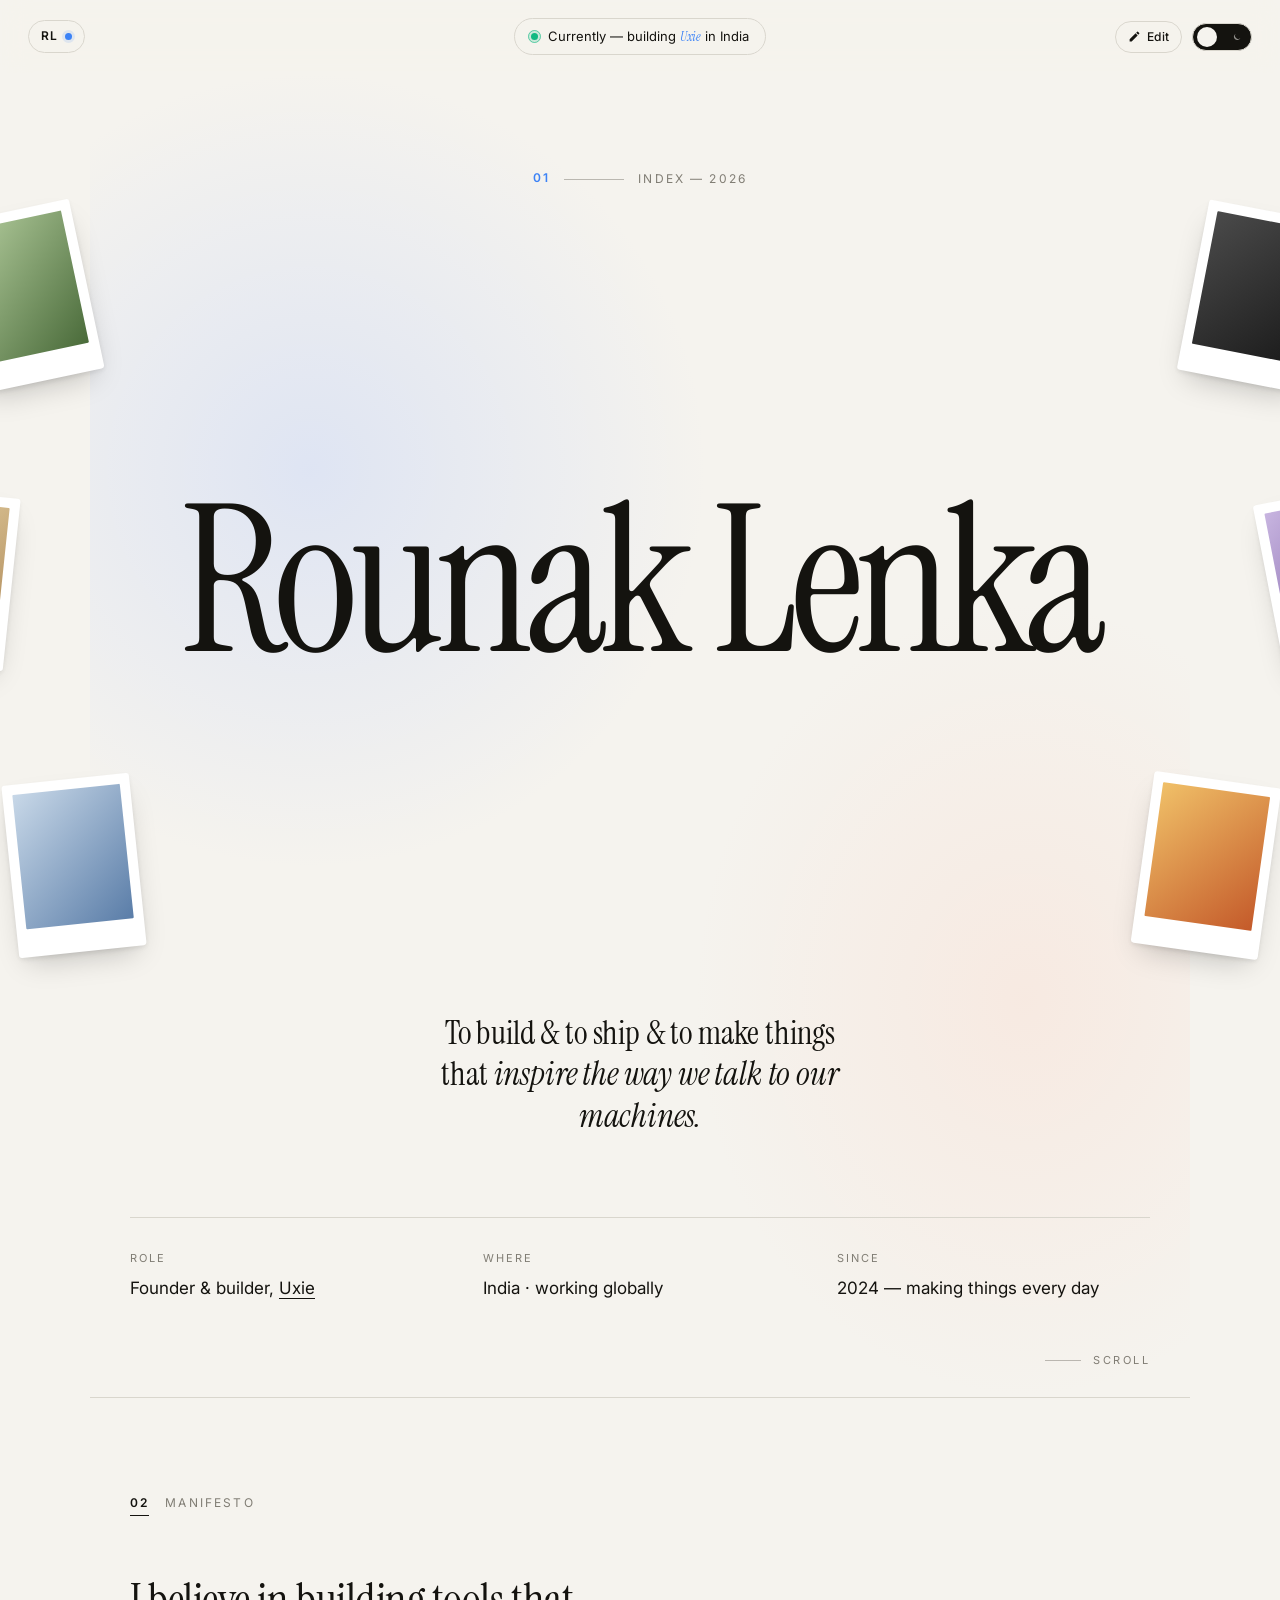
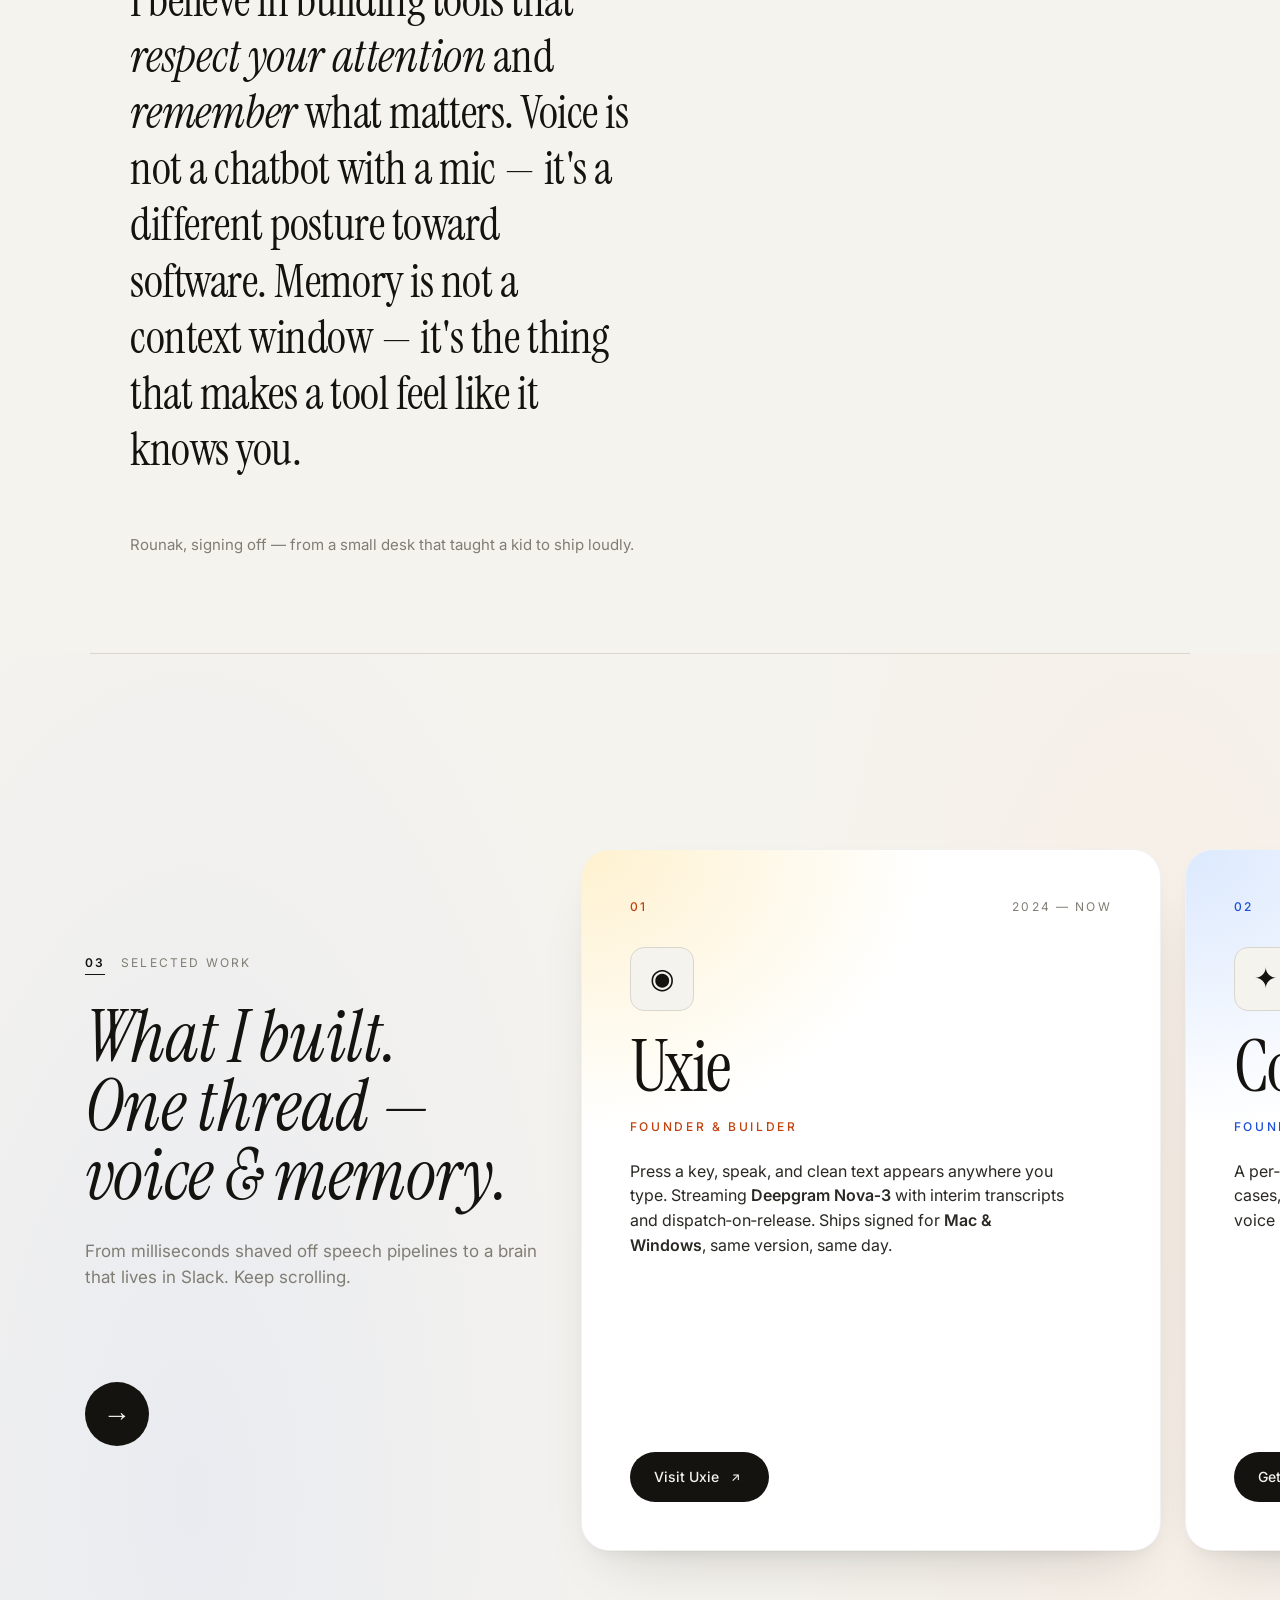
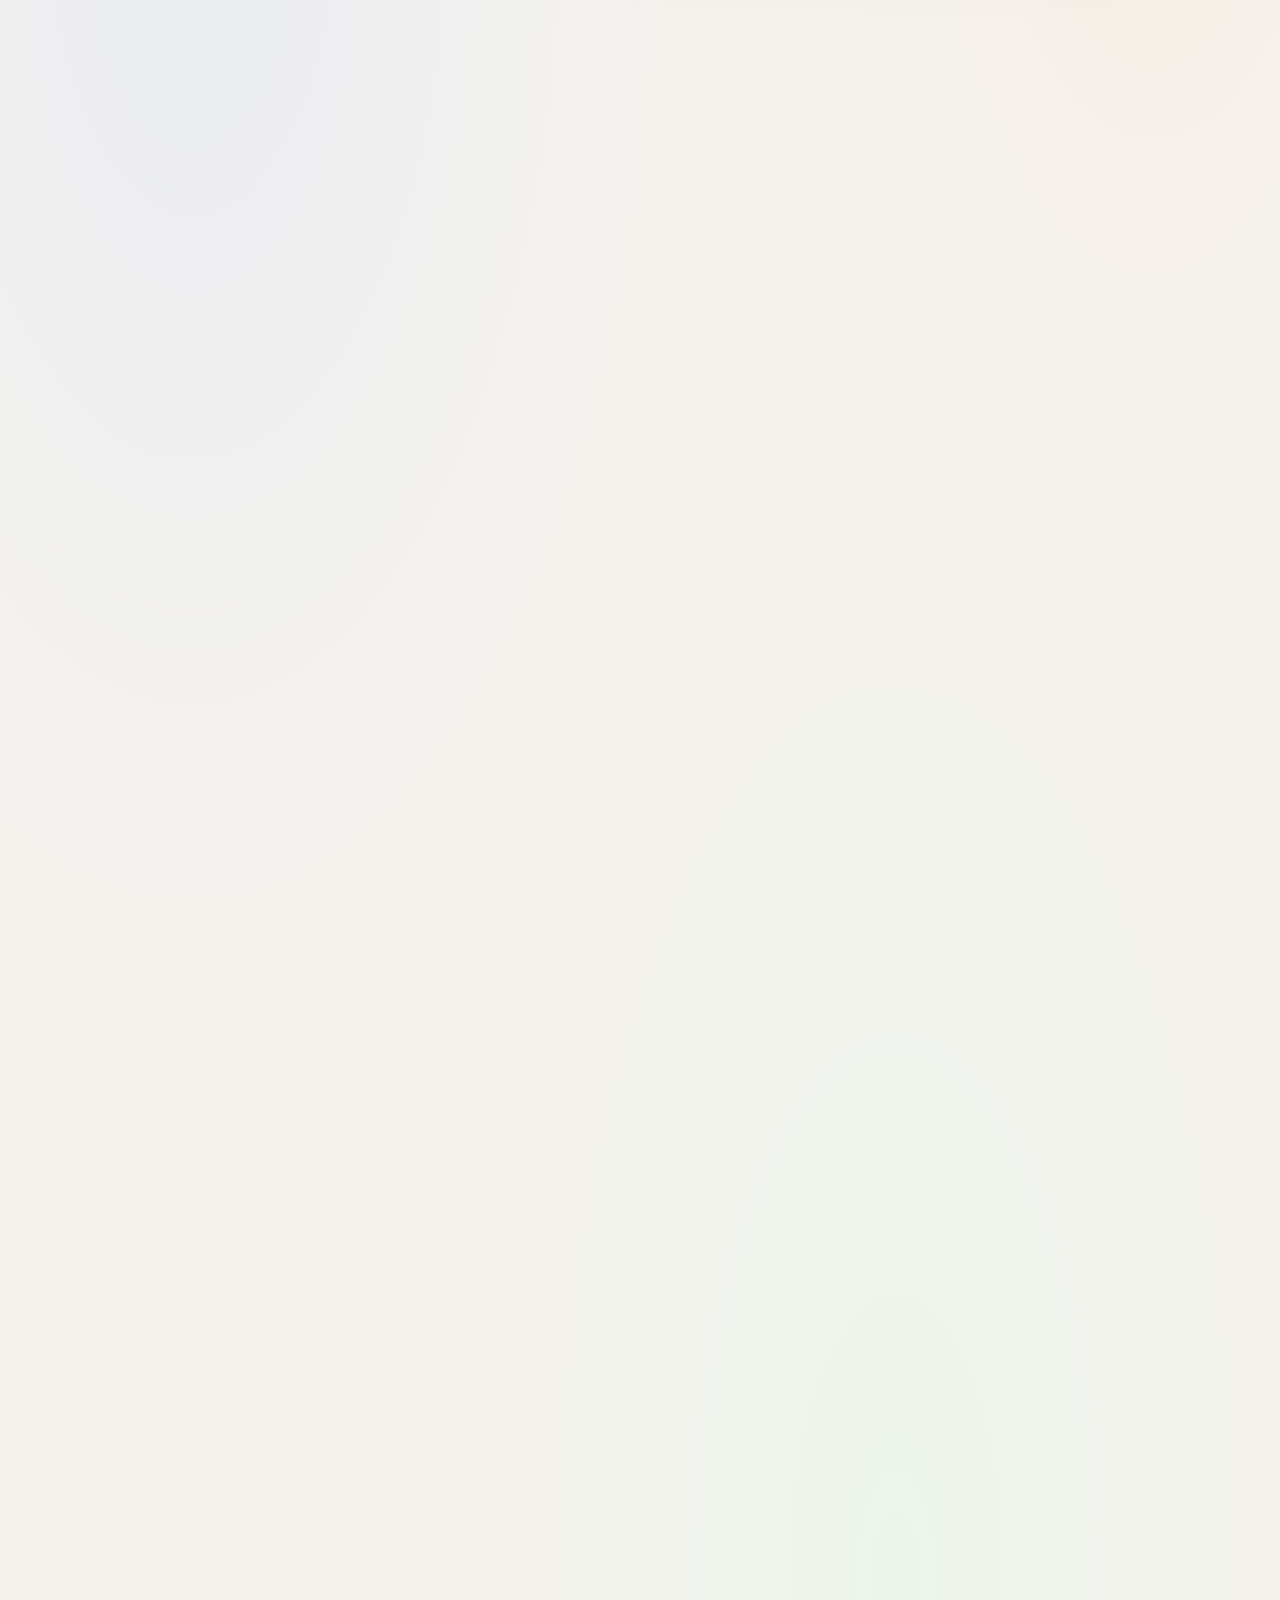
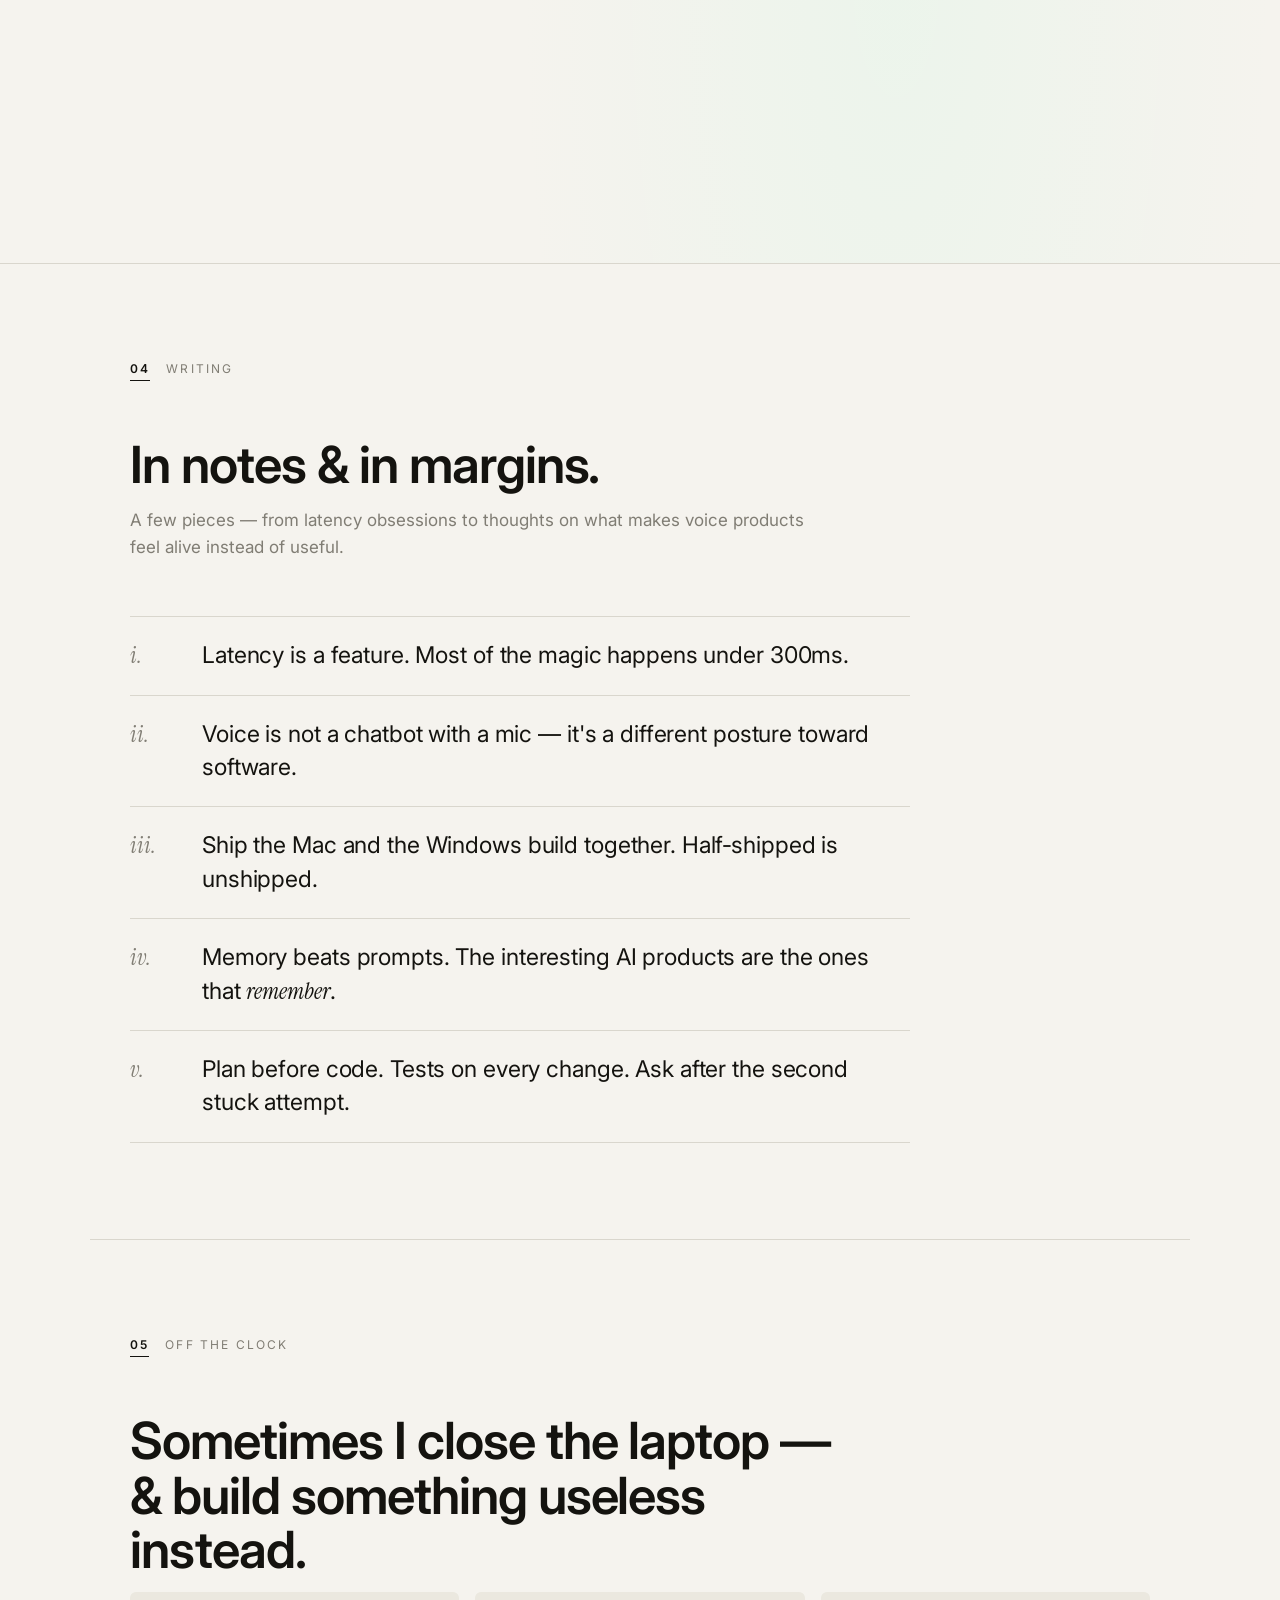
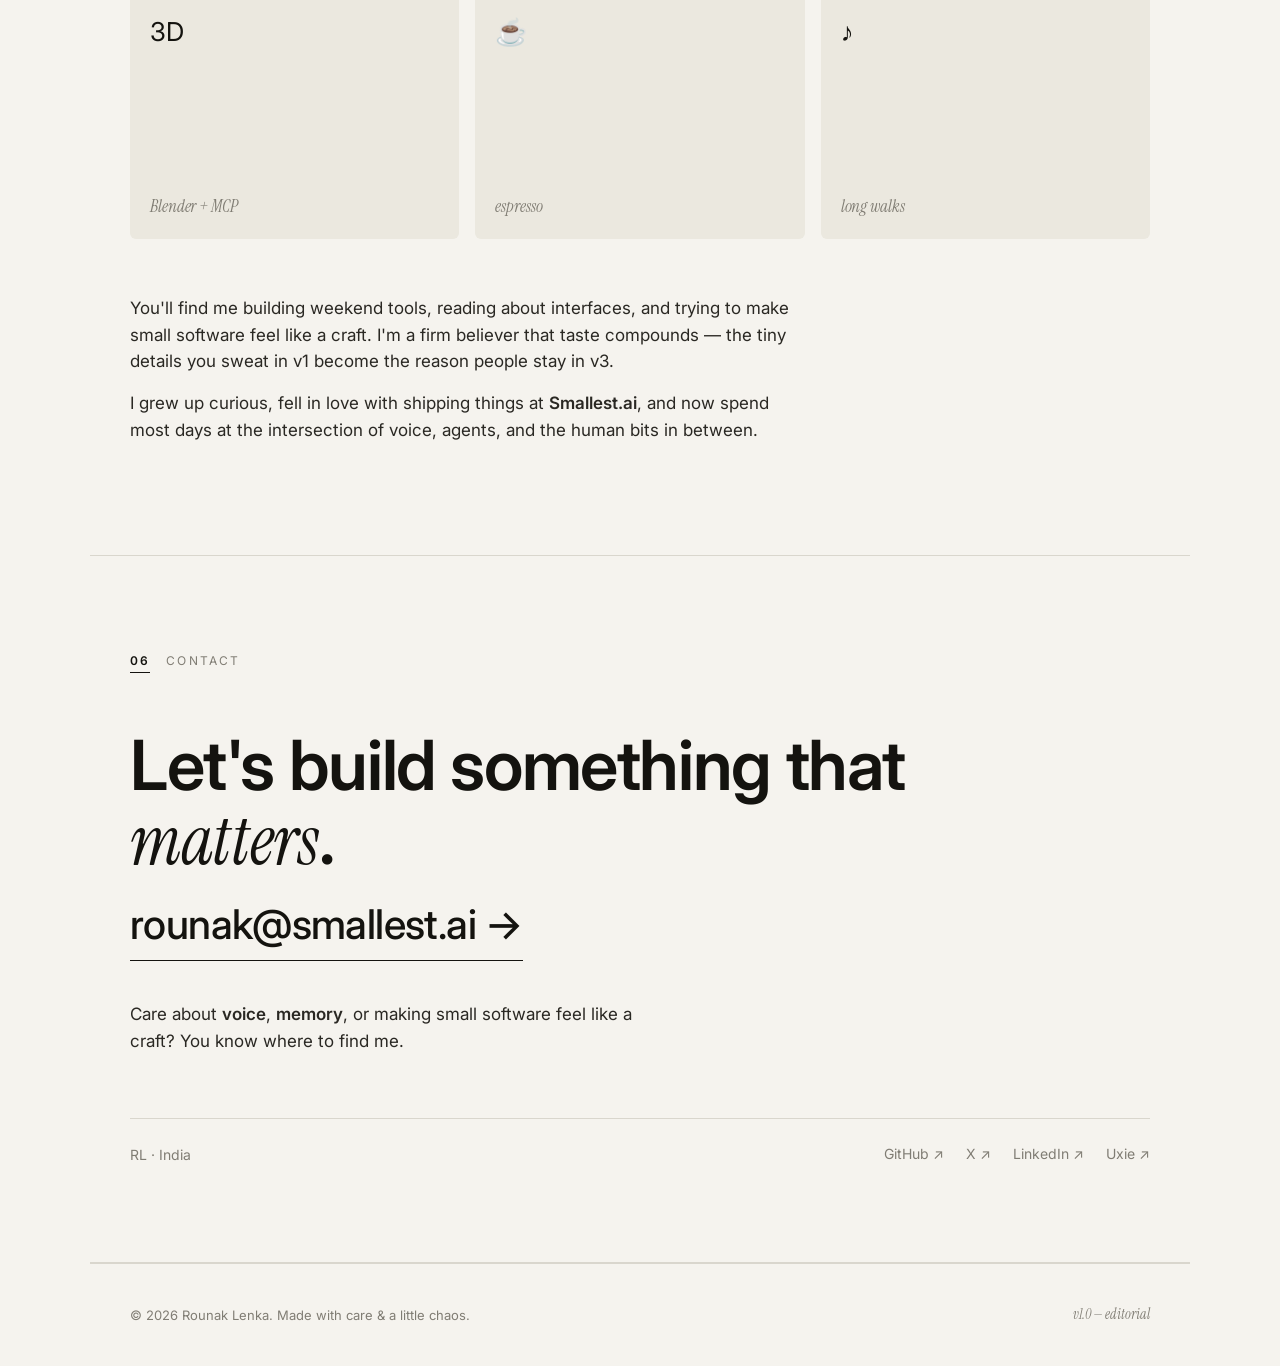
==== commit ef518b18: "Remove polaroid captions; classic blank-bottom polaroid frame" ====
--- a/index.html
+++ b/index.html
@@ -72,33 +72,14 @@
       <h1 class="hero-name-big">Rounak Lenka</h1>
 
       <!-- EDIT: six polaroids. Each .polaroid-img is an image tile —
-           click its camera icon in Edit mode to upload a photo.
-           The .polaroid-cap is the small caption under each. -->
+           click its camera icon in Edit mode to upload a photo. -->
       <div class="polaroids" aria-hidden="true">
-        <figure class="polaroid p1">
-          <div class="polaroid-img" data-tone="green"></div>
-          <figcaption class="polaroid-cap">Smallest AI</figcaption>
-        </figure>
-        <figure class="polaroid p2">
-          <div class="polaroid-img" data-tone="sand"></div>
-          <figcaption class="polaroid-cap">Uxie</figcaption>
-        </figure>
-        <figure class="polaroid p3">
-          <div class="polaroid-img" data-tone="sky"></div>
-          <figcaption class="polaroid-cap">Upstox</figcaption>
-        </figure>
-        <figure class="polaroid p4">
-          <div class="polaroid-img" data-tone="ink"></div>
-          <figcaption class="polaroid-cap">Cipla</figcaption>
-        </figure>
-        <figure class="polaroid p5">
-          <div class="polaroid-img" data-tone="violet"></div>
-          <figcaption class="polaroid-cap">Company Brain</figcaption>
-        </figure>
-        <figure class="polaroid p6">
-          <div class="polaroid-img" data-tone="amber"></div>
-          <figcaption class="polaroid-cap">Me</figcaption>
-        </figure>
+        <figure class="polaroid p1"><div class="polaroid-img" data-tone="green"></div></figure>
+        <figure class="polaroid p2"><div class="polaroid-img" data-tone="sand"></div></figure>
+        <figure class="polaroid p3"><div class="polaroid-img" data-tone="sky"></div></figure>
+        <figure class="polaroid p4"><div class="polaroid-img" data-tone="ink"></div></figure>
+        <figure class="polaroid p5"><div class="polaroid-img" data-tone="violet"></div></figure>
+        <figure class="polaroid p6"><div class="polaroid-img" data-tone="amber"></div></figure>
       </div>
     </div>
 
--- a/styles.css
+++ b/styles.css
@@ -288,7 +288,7 @@
 /* Stage: huge name centered, polaroids absolutely positioned around */
 .hero-stage {
   position: relative;
-  min-height: 60vh;
+  min-height: 78vh;
   display: flex;
   align-items: center;
   justify-content: center;
@@ -310,16 +310,17 @@
   white-space: nowrap;
 }
 
-/* Polaroids layer */
+/* Polaroids layer — extends past the stage so corners can sit
+   off-edge for that "scattered on a desk" feel */
 .polaroids {
   position: absolute;
-  inset: -40px -40px;
+  inset: -20px -120px;
   pointer-events: none;
   z-index: 1;
 }
 .polaroid {
   position: absolute;
-  width: clamp(120px, 11vw, 180px);
+  width: clamp(110px, 10vw, 160px);
   background: #ffffff;
   padding: 10px 10px 28px;
   border-radius: 3px;
@@ -368,13 +369,14 @@
   margin: 12px 0 0;
 }
 
-/* Positions + rotations — match the screenshot's loose arrangement */
-.polaroid.p1 { top: 6%;  left: 1%;   transform: rotate(-9deg); z-index: 3; }
-.polaroid.p2 { top: 48%; left: -2%;  transform: rotate(5deg);  z-index: 1; }
-.polaroid.p3 { top: 52%; left: 16%;  transform: rotate(-4deg); z-index: 3; }
-.polaroid.p4 { top: 4%;  right: 4%;  transform: rotate(7deg);  z-index: 3; }
-.polaroid.p5 { top: 42%; right: 14%; transform: rotate(-10deg); z-index: 1; }
-.polaroid.p6 { top: 48%; right: 0%;  transform: rotate(11deg); z-index: 1; }
+/* Positions + rotations — clustered at the four corners and side
+   edges so the name in the middle stays uncluttered. */
+.polaroid.p1 { top: 0%;     left: -4%;   transform: rotate(-12deg); z-index: 3; }
+.polaroid.p2 { top: 38%;    left: -10%;  transform: rotate(6deg);   z-index: 1; }
+.polaroid.p3 { bottom: 0%;  left: 0%;    transform: rotate(-6deg);  z-index: 3; }
+.polaroid.p4 { top: 0%;     right: -4%;  transform: rotate(11deg);  z-index: 3; }
+.polaroid.p5 { top: 38%;    right: -10%; transform: rotate(-11deg); z-index: 1; }
+.polaroid.p6 { bottom: 0%;  right: 0%;   transform: rotate(8deg);   z-index: 1; }
 
 .polaroid:hover {
   transform: rotate(0deg) scale(1.06) translateY(-4px);
@@ -1021,10 +1023,10 @@
   .polaroid { width: clamp(78px, 22vw, 110px); padding: 6px 6px 20px; }
   .polaroid-cap { font-size: 11px; margin-top: 6px; }
   .polaroid.p3, .polaroid.p5 { display: none; }
-  .polaroid.p1 { top: 0;   left: -2%;  }
-  .polaroid.p2 { top: 62%; left: -4%;  }
-  .polaroid.p4 { top: 0;   right: -2%; }
-  .polaroid.p6 { top: 62%; right: -4%; }
+  .polaroid.p1 { top: 0;       left: -2%;   bottom: auto; }
+  .polaroid.p2 { top: auto;    bottom: 0;   left: -4%; }
+  .polaroid.p4 { top: 0;       right: -2%;  bottom: auto; }
+  .polaroid.p6 { top: auto;    bottom: 0;   right: -4%; }
   .hero-statement { font-size: clamp(20px, 5.4vw, 28px); margin: 40px auto; }
   .hero-scroll { right: 16px; bottom: 12px; }
   /* Disable scroll-pin on mobile — stack vertically */
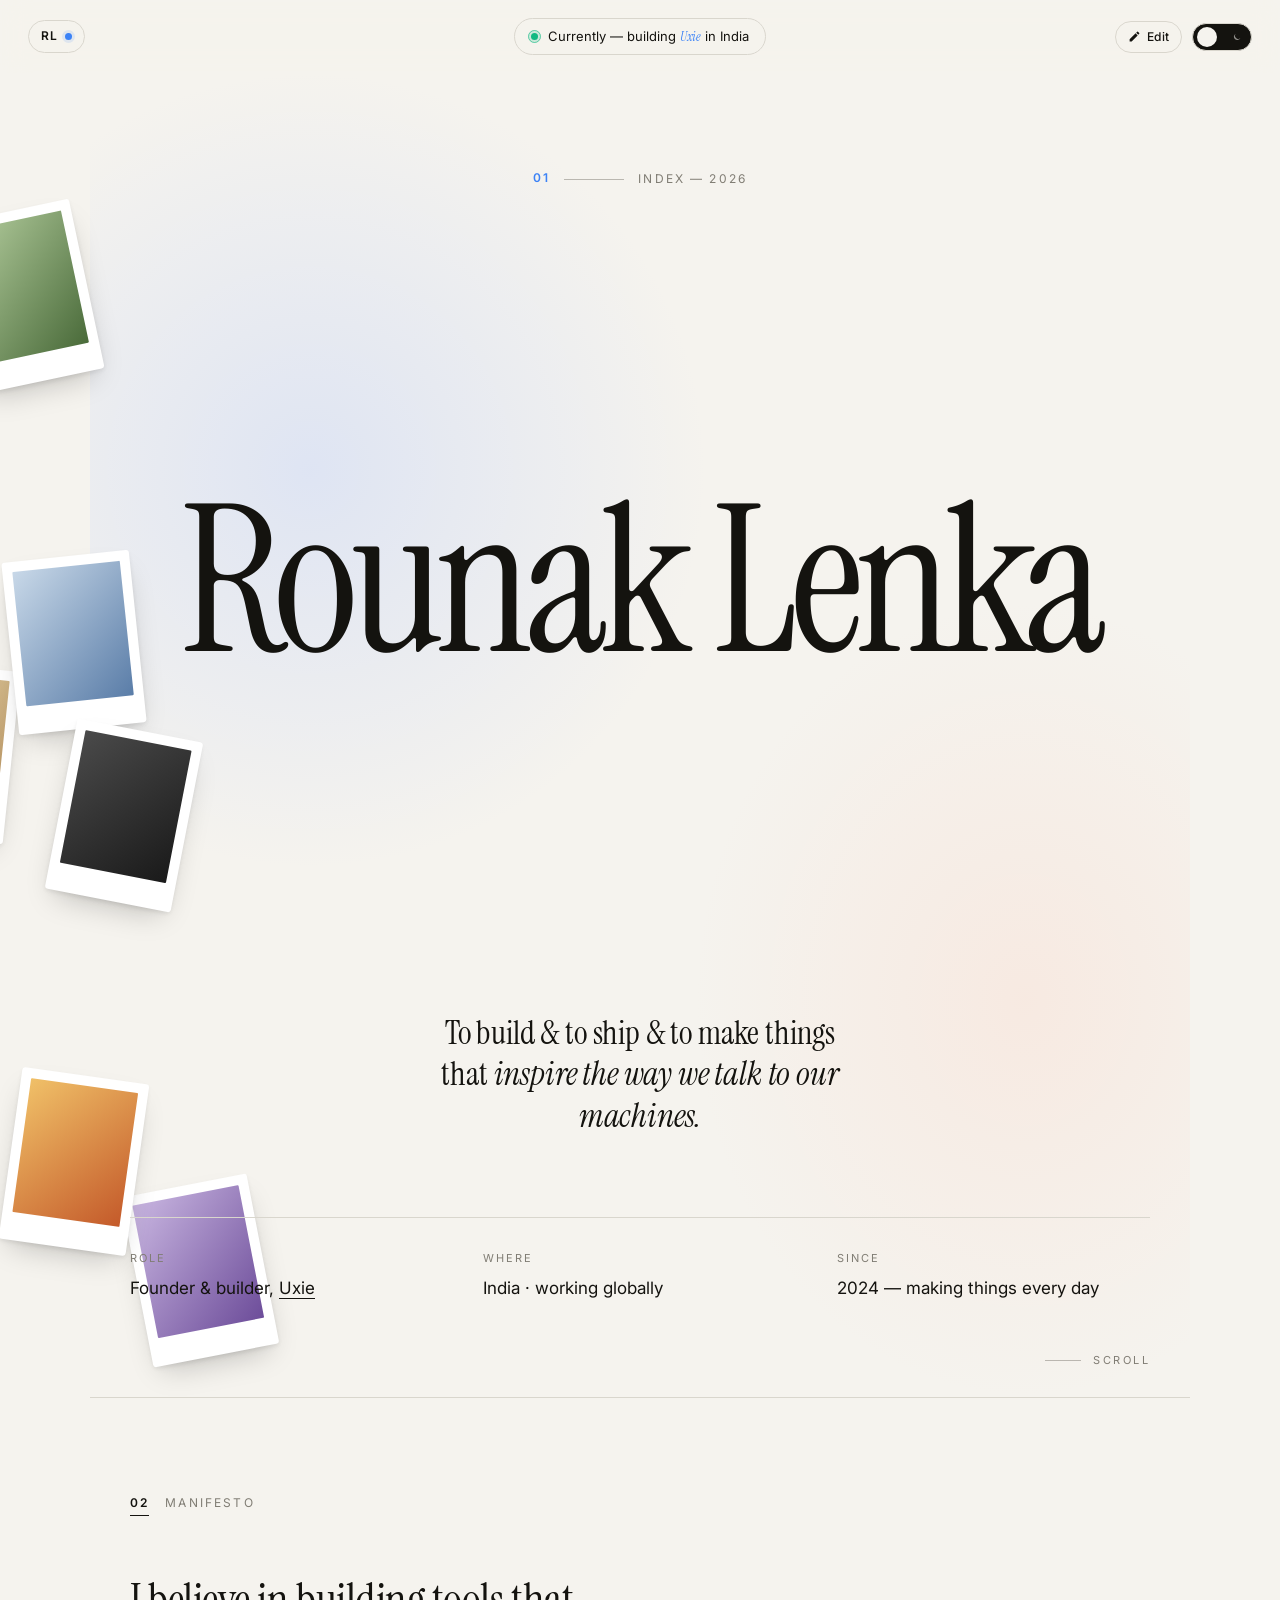
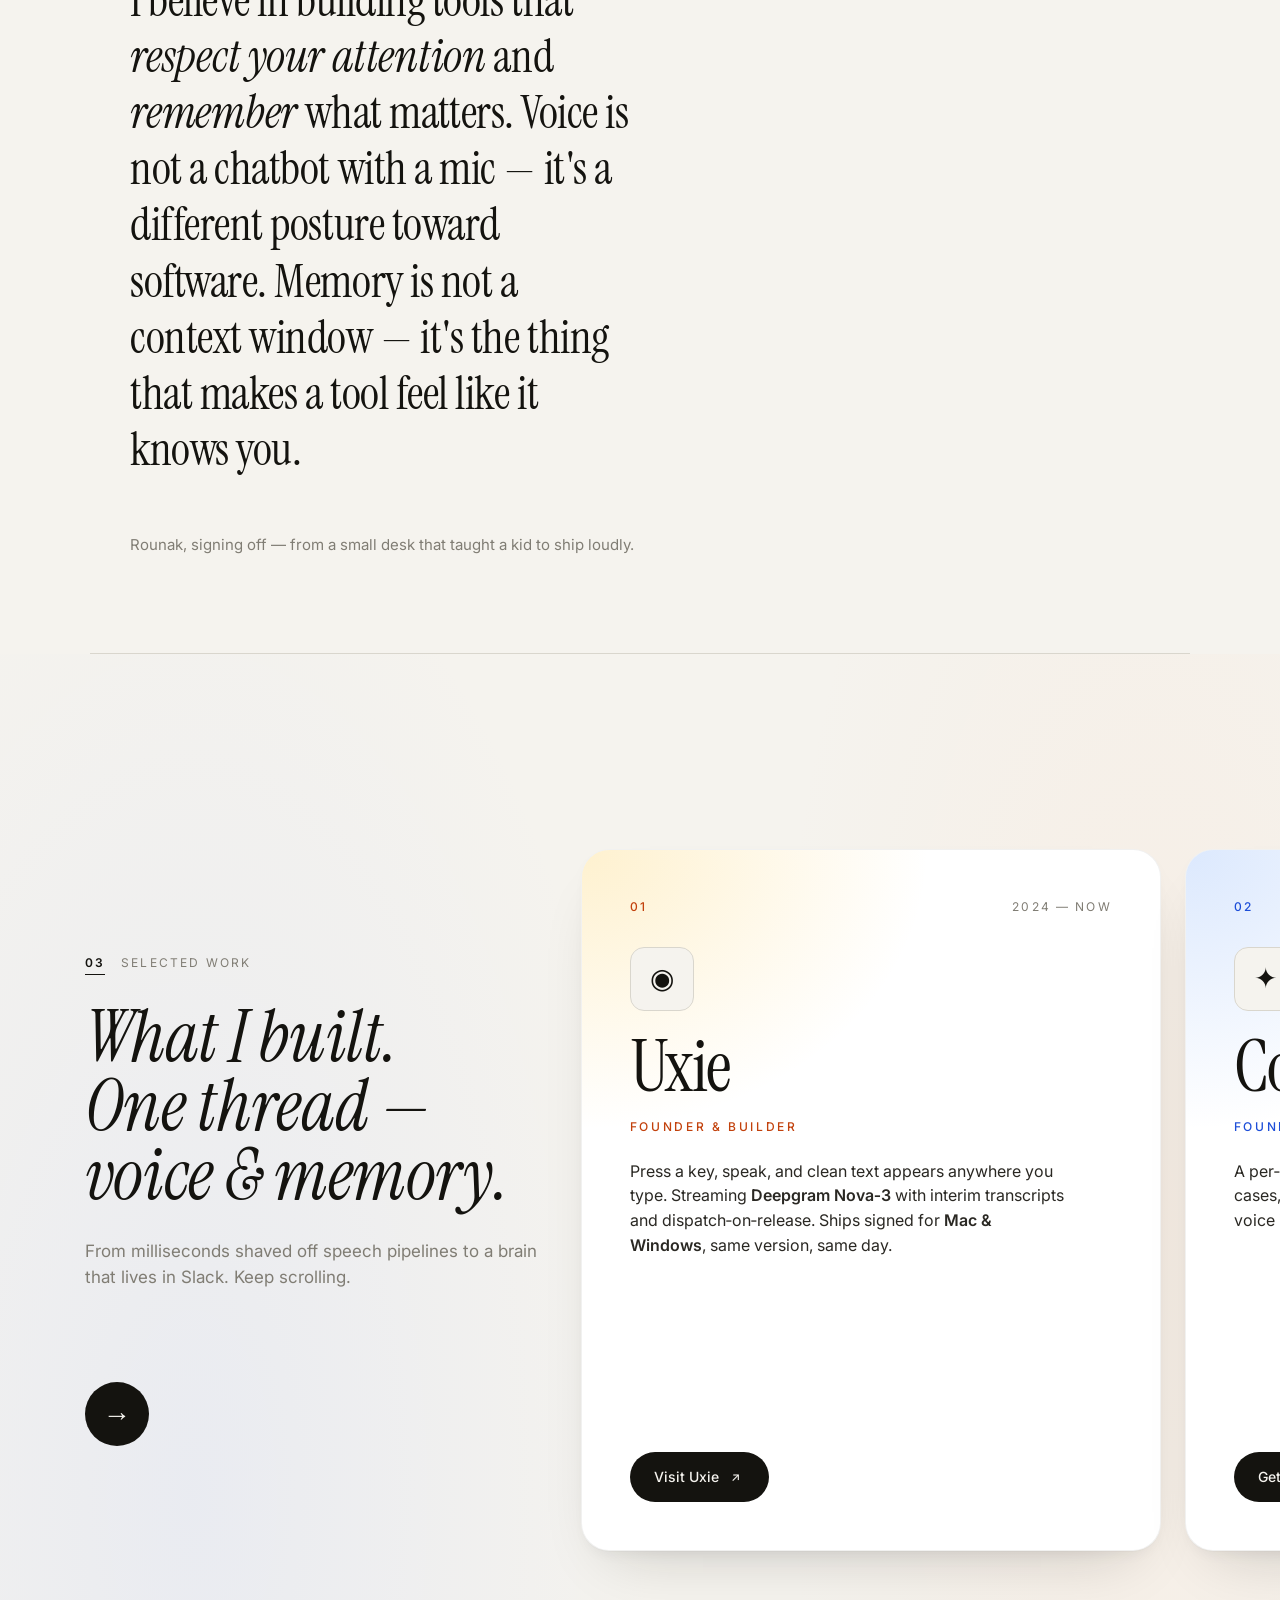
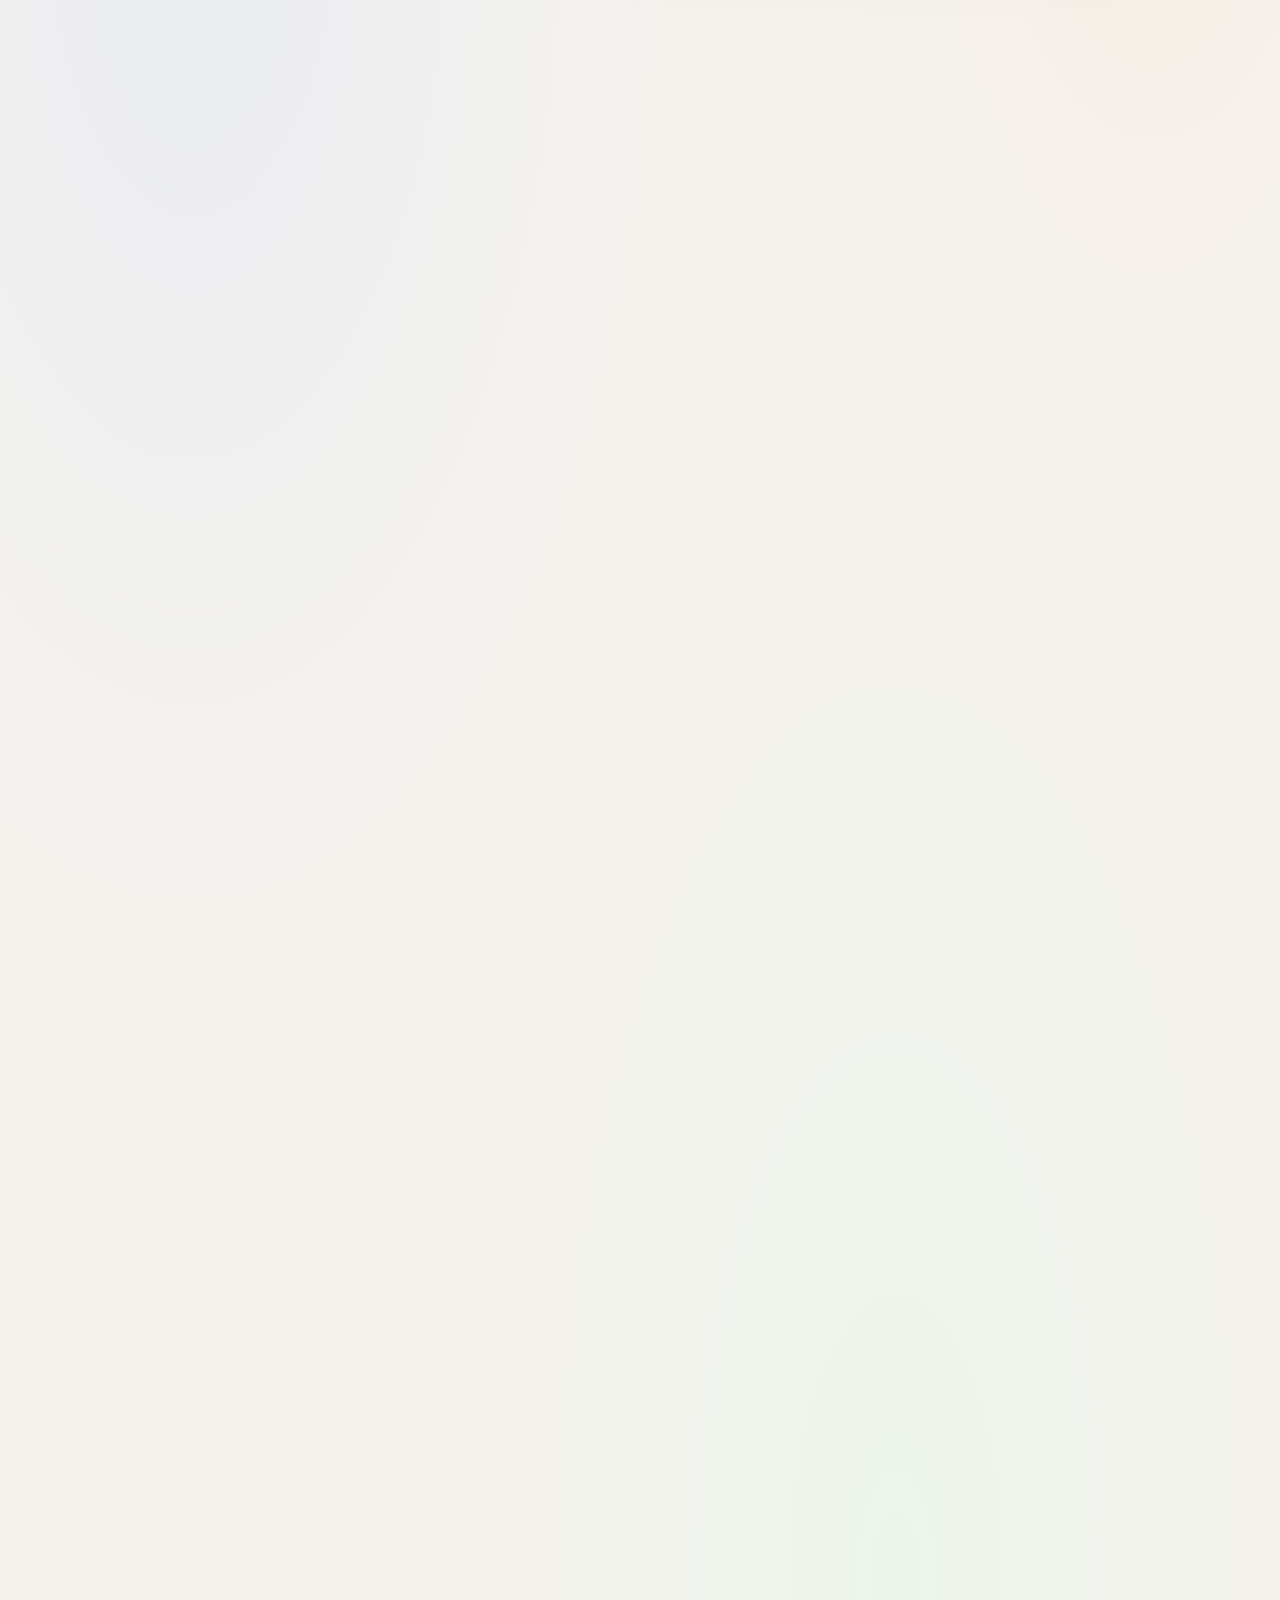
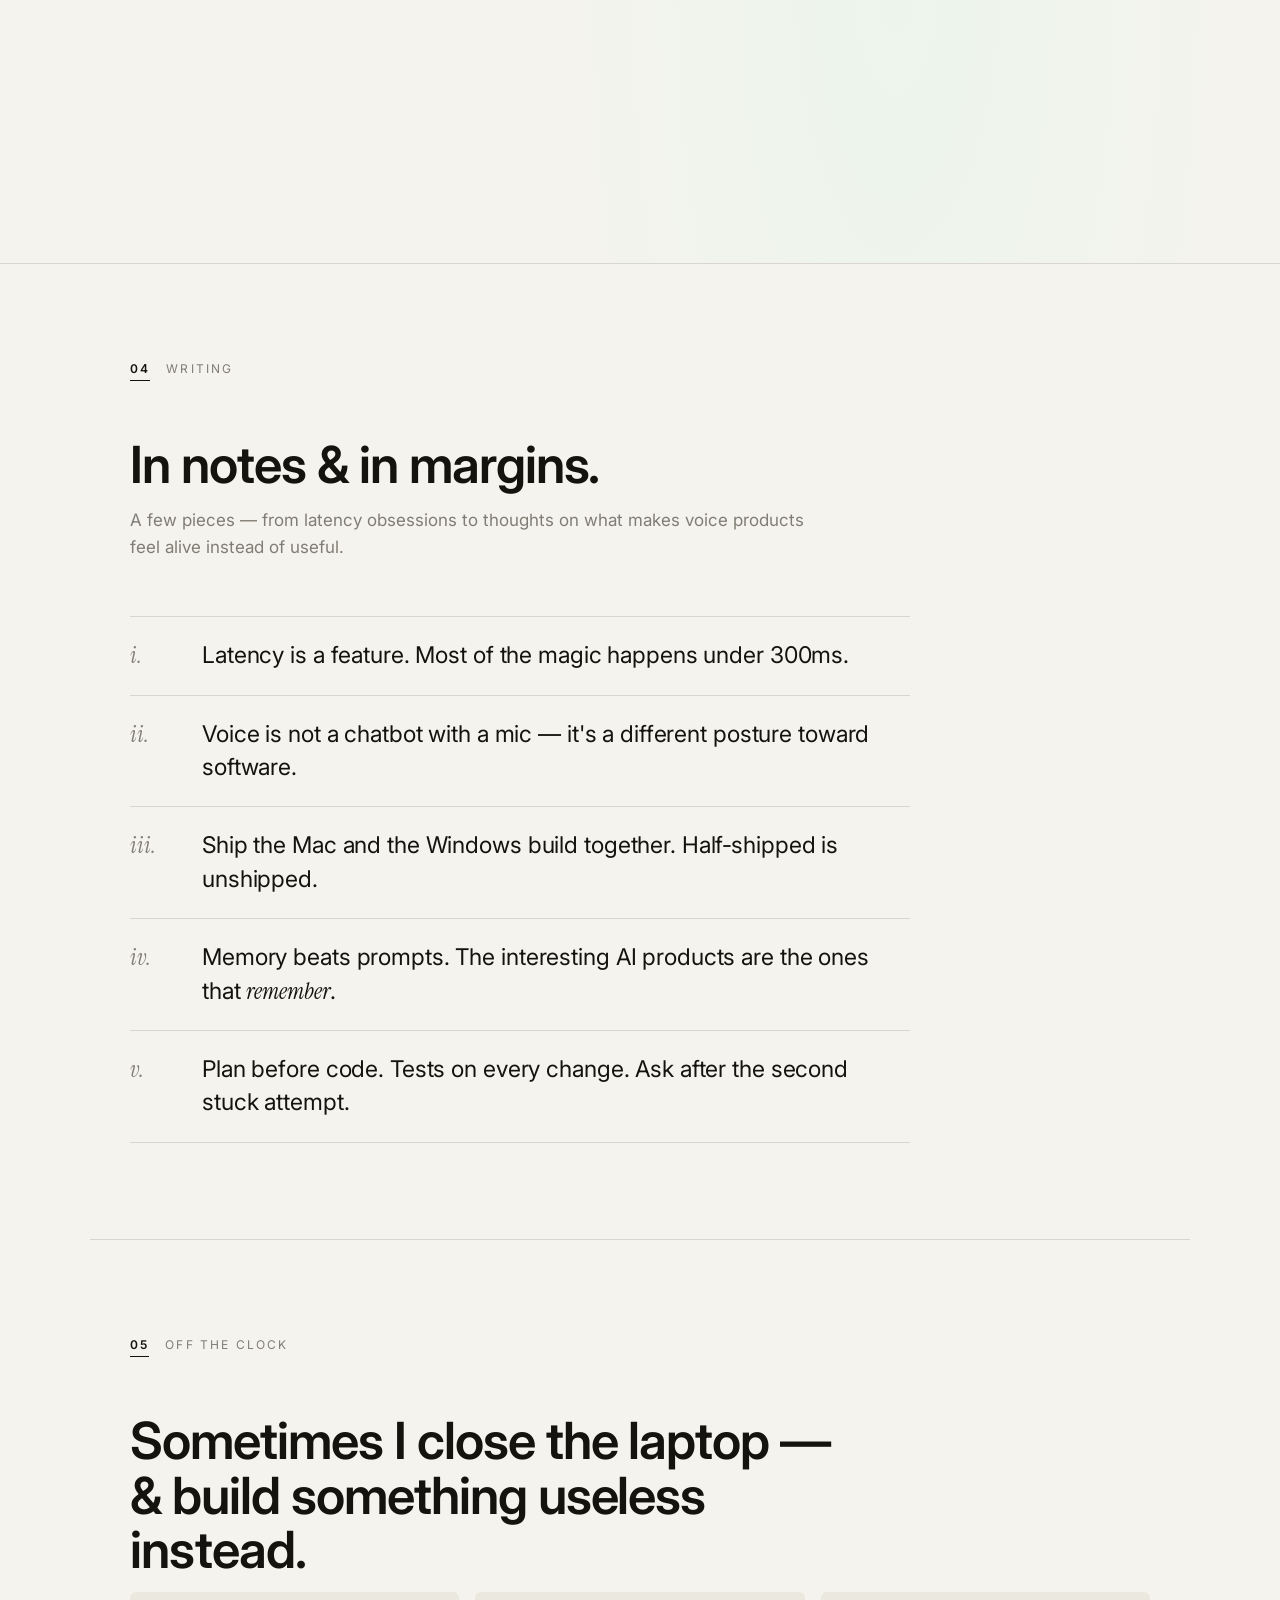
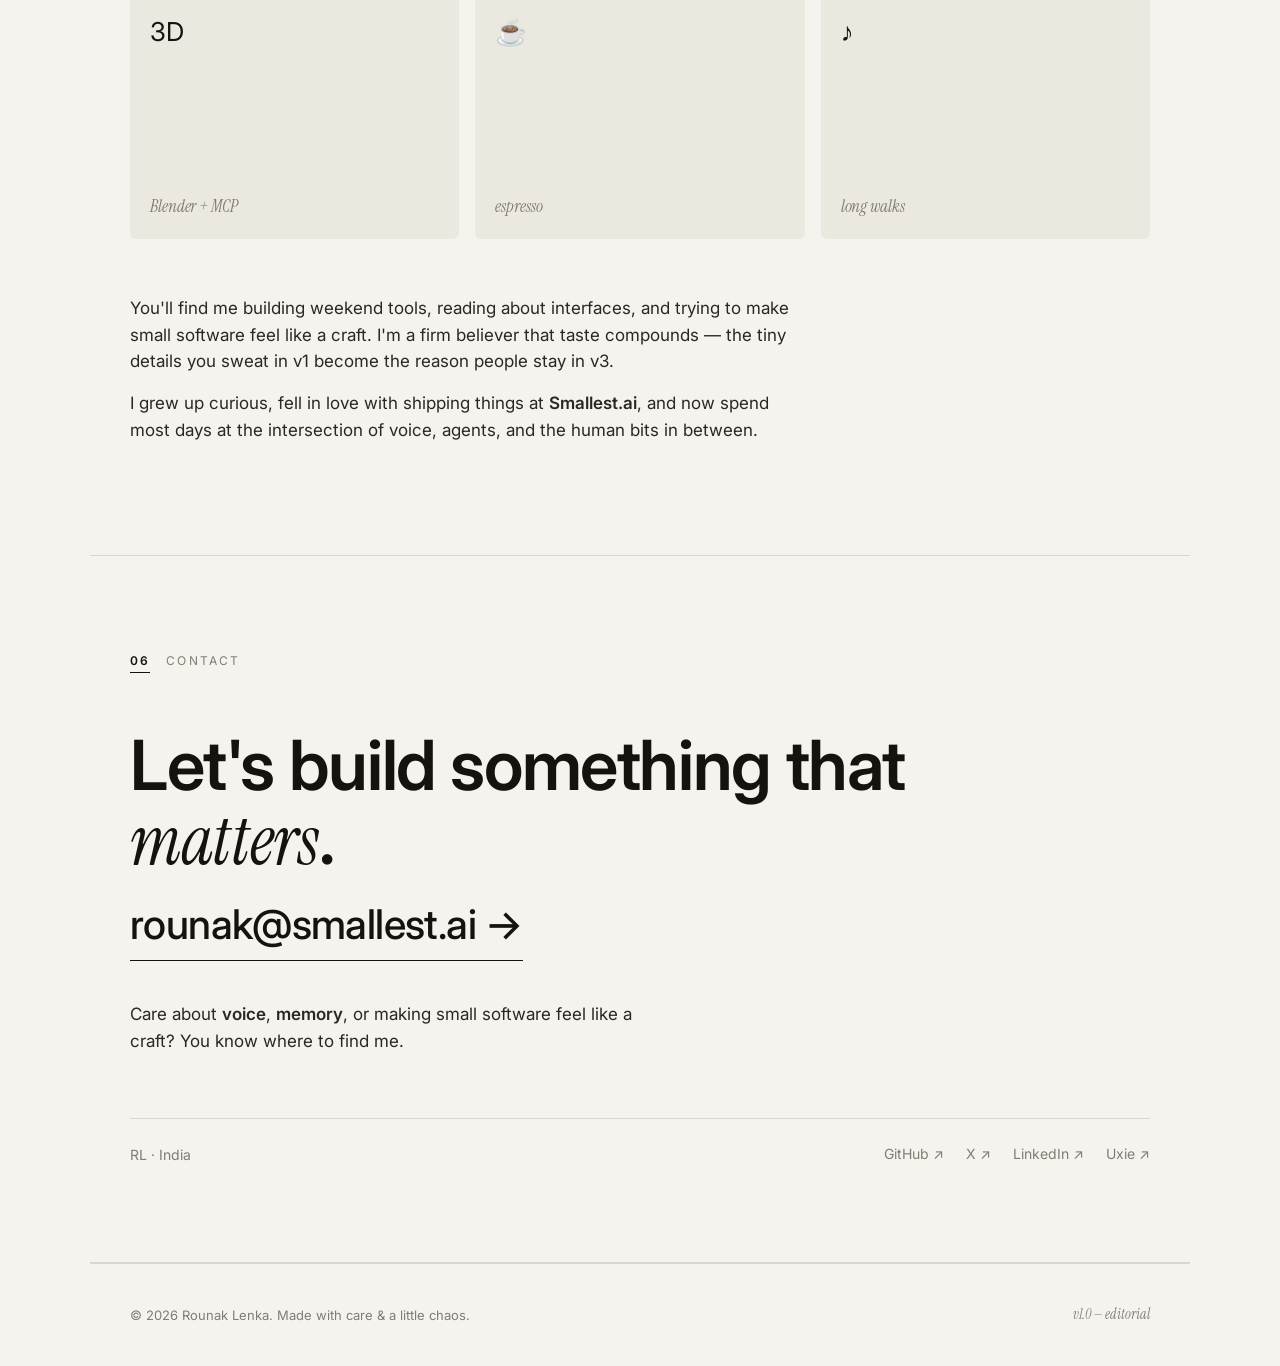
==== commit 52222fb8: "Drag-to-reposition: handles on key containers (hero, polaroids, manifesto, cards), persists to local" ====
--- a/index.html
+++ b/index.html
@@ -69,25 +69,25 @@
     </div>
 
     <div class="hero-stage">
-      <h1 class="hero-name-big">Rounak Lenka</h1>
+      <h1 class="hero-name-big" data-draggable="hero-name">Rounak Lenka</h1>
 
       <!-- EDIT: six polaroids. Each .polaroid-img is an image tile —
            click its camera icon in Edit mode to upload a photo. -->
       <div class="polaroids" aria-hidden="true">
-        <figure class="polaroid p1"><div class="polaroid-img" data-tone="green"></div></figure>
-        <figure class="polaroid p2"><div class="polaroid-img" data-tone="sand"></div></figure>
-        <figure class="polaroid p3"><div class="polaroid-img" data-tone="sky"></div></figure>
-        <figure class="polaroid p4"><div class="polaroid-img" data-tone="ink"></div></figure>
-        <figure class="polaroid p5"><div class="polaroid-img" data-tone="violet"></div></figure>
-        <figure class="polaroid p6"><div class="polaroid-img" data-tone="amber"></div></figure>
+        <figure class="polaroid p1" data-draggable="polaroid-1"><div class="polaroid-img" data-tone="green"></div></figure>
+        <figure class="polaroid p2" data-draggable="polaroid-2"><div class="polaroid-img" data-tone="sand"></div></figure>
+        <figure class="polaroid p3" data-draggable="polaroid-3"><div class="polaroid-img" data-tone="sky"></div></figure>
+        <figure class="polaroid p4" data-draggable="polaroid-4"><div class="polaroid-img" data-tone="ink"></div></figure>
+        <figure class="polaroid p5" data-draggable="polaroid-5"><div class="polaroid-img" data-tone="violet"></div></figure>
+        <figure class="polaroid p6" data-draggable="polaroid-6"><div class="polaroid-img" data-tone="amber"></div></figure>
       </div>
     </div>
 
-    <h2 class="hero-statement">
+    <h2 class="hero-statement" data-draggable="hero-statement">
       To build &amp; to ship &amp; to make things that <em>inspire the way we talk to our machines.</em>
     </h2>
 
-    <div class="hero-meta">
+    <div class="hero-meta" data-draggable="hero-meta">
       <div><div class="label">Role</div><div>Founder &amp; builder, <a class="inline" href="https://uxie.ai" target="_blank" rel="noopener">Uxie</a></div></div>
       <div><div class="label">Where</div><div>India · working globally</div></div>
       <div><div class="label">Since</div><div>2024 — making things every day</div></div>
@@ -107,10 +107,10 @@
       <span class="section-no">02</span>
       <span class="section-name">Manifesto</span>
     </div>
-    <p class="manifesto">
+    <p class="manifesto" data-draggable="manifesto">
       I believe in building tools that <em>respect your attention</em> and <em>remember</em> what matters. Voice is not a chatbot with a mic — it's a different posture toward software. Memory is not a context window — it's the thing that makes a tool feel like it knows you.
     </p>
-    <p class="manifesto-sign">Rounak, signing off — from a small desk that taught a kid to ship loudly.</p>
+    <p class="manifesto-sign" data-draggable="manifesto-sign">Rounak, signing off — from a small desk that taught a kid to ship loudly.</p>
   </section>
 
   <!-- ===========================================================
@@ -133,7 +133,7 @@
             <div class="work-cue" aria-hidden="true">→</div>
           </div>
 
-          <article class="work-card" data-accent="amber">
+          <article class="work-card" data-accent="amber" data-draggable="work-card-1">
             <div class="card-meta">
               <span class="card-no">01</span>
               <span class="card-years">2024 — NOW</span>
@@ -145,7 +145,7 @@
             <a class="card-pill" href="https://uxie.ai" target="_blank" rel="noopener">Visit Uxie <span>↗</span></a>
           </article>
 
-          <article class="work-card" data-accent="blue">
+          <article class="work-card" data-accent="blue" data-draggable="work-card-2">
             <div class="card-meta">
               <span class="card-no">02</span>
               <span class="card-years">2026 — NOW</span>
@@ -157,7 +157,7 @@
             <a class="card-pill" href="#contact">Get early access <span>↗</span></a>
           </article>
 
-          <article class="work-card" data-accent="violet">
+          <article class="work-card" data-accent="violet" data-draggable="work-card-3">
             <div class="card-meta">
               <span class="card-no">03</span>
               <span class="card-years">2024 — 2026</span>
@@ -169,7 +169,7 @@
             <a class="card-pill" href="https://smallest.ai" target="_blank" rel="noopener">Visit Smallest <span>↗</span></a>
           </article>
 
-          <article class="work-card" data-accent="green">
+          <article class="work-card" data-accent="green" data-draggable="work-card-4">
             <div class="card-meta">
               <span class="card-no">04</span>
               <span class="card-years">2025 — NOW</span>
@@ -218,9 +218,9 @@
     <h2 class="section-title">Sometimes I close the laptop — &amp; build something useless instead.</h2>
 
     <div class="off-grid">
-      <div class="off-card"><span>3D</span><em>Blender + MCP</em></div>
-      <div class="off-card"><span>☕</span><em>espresso</em></div>
-      <div class="off-card"><span>♪</span><em>long walks</em></div>
+      <div class="off-card" data-draggable="off-1"><span>3D</span><em>Blender + MCP</em></div>
+      <div class="off-card" data-draggable="off-2"><span>☕</span><em>espresso</em></div>
+      <div class="off-card" data-draggable="off-3"><span>♪</span><em>long walks</em></div>
     </div>
 
     <p class="off-body">You'll find me building weekend tools, reading about interfaces, and trying to make small software feel like a craft. I'm a firm believer that taste compounds — the tiny details you sweat in v1 become the reason people stay in v3.</p>
@@ -311,6 +311,18 @@
       }
       var pad = localStorage.getItem('portfolio:section-pad:v1');
       if (pad) document.documentElement.style.setProperty('--section-pad', pad + 'px');
+
+      // Restore drag positions
+      var positions = JSON.parse(localStorage.getItem('portfolio:positions:v1') || '{}');
+      Object.keys(positions).forEach(function(id){
+        var el = document.querySelector('[data-draggable="' + id + '"]');
+        if (!el) return;
+        var p = positions[id];
+        if (p && p.length === 2) {
+          el.style.setProperty('--dx', p[0] + 'px');
+          el.style.setProperty('--dy', p[1] + 'px');
+        }
+      });
     } catch(e){}
   })();
 
@@ -475,6 +487,101 @@
         if (on) el.spellcheck = false;
       });
       decorateTiles(on);
+      decorateDraggables(on);
+    }
+
+    // ---------------- Drag (reposition containers) ----------------
+    var POS_KEY = 'portfolio:positions:v1';
+    function loadPositions(){
+      try { return JSON.parse(localStorage.getItem(POS_KEY) || '{}'); }
+      catch(e){ return {}; }
+    }
+    function savePositions(positions){
+      try { localStorage.setItem(POS_KEY, JSON.stringify(positions)); } catch(e){}
+    }
+
+    function decorateDraggables(on){
+      document.querySelectorAll('[data-draggable]').forEach(function(el){
+        var existing = el.querySelector(':scope > .drag-handle');
+        if (on && !existing) {
+          var h = document.createElement('button');
+          h.className = 'drag-handle';
+          h.type = 'button';
+          h.setAttribute('aria-label', 'Drag to reposition');
+          h.innerHTML =
+            '<svg viewBox="0 0 24 24" width="12" height="12" aria-hidden="true">' +
+              '<circle cx="9" cy="6" r="1.4" fill="currentColor"/>' +
+              '<circle cx="15" cy="6" r="1.4" fill="currentColor"/>' +
+              '<circle cx="9" cy="12" r="1.4" fill="currentColor"/>' +
+              '<circle cx="15" cy="12" r="1.4" fill="currentColor"/>' +
+              '<circle cx="9" cy="18" r="1.4" fill="currentColor"/>' +
+              '<circle cx="15" cy="18" r="1.4" fill="currentColor"/>' +
+            '</svg>';
+          h.addEventListener('mousedown', function(ev){ beginDrag(ev, el, h); });
+          el.appendChild(h);
+        } else if (!on && existing) {
+          existing.remove();
+        }
+      });
+    }
+
+    var dragging = null, dragHandle = null;
+    var startMouseX = 0, startMouseY = 0, baseDx = 0, baseDy = 0;
+
+    function readPx(el, prop){
+      var v = el.style.getPropertyValue(prop);
+      return v ? parseFloat(v) : 0;
+    }
+
+    function beginDrag(ev, el, handle){
+      ev.preventDefault();
+      ev.stopPropagation();
+      dragging = el;
+      dragHandle = handle;
+      startMouseX = ev.clientX;
+      startMouseY = ev.clientY;
+      baseDx = readPx(el, '--dx');
+      baseDy = readPx(el, '--dy');
+      el.classList.add('dragging-target');
+      handle.classList.add('active');
+      document.body.classList.add('dragging');
+      editStatus.textContent = 'Dragging ' + (el.dataset.draggable || 'element') + '…';
+      window.addEventListener('mousemove', onDragMove);
+      window.addEventListener('mouseup', endDrag, { once: true });
+    }
+
+    function onDragMove(ev){
+      if (!dragging) return;
+      var dx = baseDx + (ev.clientX - startMouseX);
+      var dy = baseDy + (ev.clientY - startMouseY);
+      // Hold Shift for 8px snap; default is free
+      if (ev.shiftKey) {
+        dx = Math.round(dx / 8) * 8;
+        dy = Math.round(dy / 8) * 8;
+      }
+      dragging.style.setProperty('--dx', dx + 'px');
+      dragging.style.setProperty('--dy', dy + 'px');
+      editStatus.textContent = 'Dragging — ' + Math.round(dx) + ', ' + Math.round(dy) + 'px';
+    }
+
+    function endDrag(){
+      window.removeEventListener('mousemove', onDragMove);
+      if (!dragging) return;
+      var id = dragging.dataset.draggable;
+      var dx = readPx(dragging, '--dx');
+      var dy = readPx(dragging, '--dy');
+      if (id) {
+        var positions = loadPositions();
+        if (dx === 0 && dy === 0) delete positions[id];
+        else positions[id] = [dx, dy];
+        savePositions(positions);
+      }
+      dragging.classList.remove('dragging-target');
+      if (dragHandle) dragHandle.classList.remove('active');
+      document.body.classList.remove('dragging');
+      editStatus.textContent = 'Position saved (' + Math.round(dx) + ', ' + Math.round(dy) + 'px) · Shift = snap to 8px';
+      dragging = null;
+      dragHandle = null;
     }
 
     function decorateTiles(on){
@@ -500,7 +607,12 @@
 
     function persist(){
       try {
-        localStorage.setItem(STORAGE_KEY, document.querySelector('main').innerHTML);
+        // Don't bake edit-mode chrome (handles, camera buttons, drag class)
+        // into the autosaved snapshot.
+        var clean = document.querySelector('main').cloneNode(true);
+        clean.querySelectorAll('.drag-handle, .tile-camera').forEach(function(el){ el.remove(); });
+        clean.querySelectorAll('.dragging-target').forEach(function(el){ el.classList.remove('dragging-target'); });
+        localStorage.setItem(STORAGE_KEY, clean.innerHTML);
         editStatus.textContent = 'Editing — changes saved locally';
       } catch(e){
         editStatus.textContent = 'Editing — local storage full';
@@ -521,6 +633,8 @@
       var clone = document.documentElement.cloneNode(true);
       clone.querySelectorAll('[contenteditable]').forEach(function(el){ el.removeAttribute('contenteditable'); el.removeAttribute('spellcheck'); });
       clone.querySelectorAll('.tile-camera').forEach(function(el){ el.remove(); });
+      clone.querySelectorAll('.drag-handle').forEach(function(el){ el.remove(); });
+      clone.querySelectorAll('.dragging-target').forEach(function(el){ el.classList.remove('dragging-target'); });
       clone.classList.remove('editing');
       var bodyEl = clone.querySelector('body');
       if (bodyEl) bodyEl.classList.remove('editing');
@@ -535,8 +649,12 @@
     });
 
     btnReset.addEventListener('click', function(){
-      if (!confirm('Discard all local edits and reload the original?')) return;
-      try { localStorage.removeItem(STORAGE_KEY); } catch(e){}
+      if (!confirm('Discard all local edits (text, images, positions, spacing) and reload?')) return;
+      try {
+        localStorage.removeItem(STORAGE_KEY);
+        localStorage.removeItem(POS_KEY);
+        localStorage.removeItem(PAD_KEY);
+      } catch(e){}
       location.reload();
     });
 
--- a/styles.css
+++ b/styles.css
@@ -371,15 +371,16 @@
 
 /* Positions + rotations — clustered at the four corners and side
    edges so the name in the middle stays uncluttered. */
-.polaroid.p1 { top: 0%;     left: -4%;   transform: rotate(-12deg); z-index: 3; }
-.polaroid.p2 { top: 38%;    left: -10%;  transform: rotate(6deg);   z-index: 1; }
-.polaroid.p3 { bottom: 0%;  left: 0%;    transform: rotate(-6deg);  z-index: 3; }
-.polaroid.p4 { top: 0%;     right: -4%;  transform: rotate(11deg);  z-index: 3; }
-.polaroid.p5 { top: 38%;    right: -10%; transform: rotate(-11deg); z-index: 1; }
-.polaroid.p6 { bottom: 0%;  right: 0%;   transform: rotate(8deg);   z-index: 1; }
-
+.polaroid.p1 { top: 0%;     left: -4%;   --rot: -12deg; z-index: 3; }
+.polaroid.p2 { top: 38%;    left: -10%;  --rot: 6deg;   z-index: 1; }
+.polaroid.p3 { bottom: 0%;  left: 0%;    --rot: -6deg;  z-index: 3; }
+.polaroid.p4 { top: 0%;     right: -4%;  --rot: 11deg;  z-index: 3; }
+.polaroid.p5 { top: 38%;    right: -10%; --rot: -11deg; z-index: 1; }
+.polaroid.p6 { bottom: 0%;  right: 0%;   --rot: 8deg;   z-index: 1; }
+
+.polaroid { transform: translate(var(--dx, 0px), var(--dy, 0px)) rotate(var(--rot, 0deg)); }
 .polaroid:hover {
-  transform: rotate(0deg) scale(1.06) translateY(-4px);
+  transform: translate(var(--dx, 0px), var(--dy, 0px)) scale(1.06) translateY(-4px);
   z-index: 10;
 }
 
@@ -830,6 +831,59 @@
   font-family: "Instrument Serif", ui-serif, Georgia, serif;
   font-style: italic;
   font-size: 14px;
+}
+
+/* ============================================================
+   Draggable containers — translate via CSS vars so other transforms
+   (polaroid rotation) compose cleanly. Polaroid override is above.
+   ============================================================ */
+[data-draggable] { position: relative; }
+[data-draggable]:not(.polaroid) {
+  transform: translate(var(--dx, 0px), var(--dy, 0px));
+}
+
+.drag-handle {
+  position: absolute;
+  top: -14px;
+  left: -14px;
+  width: 28px;
+  height: 28px;
+  border-radius: 50%;
+  background: var(--ink);
+  color: var(--paper);
+  border: 2px solid var(--paper);
+  display: flex;
+  align-items: center;
+  justify-content: center;
+  cursor: grab;
+  opacity: 0;
+  transform: scale(0.7);
+  transition: opacity 0.15s ease, transform 0.15s ease;
+  z-index: 60;
+  padding: 0;
+  pointer-events: auto;
+  box-shadow: 0 2px 6px rgba(0,0,0,0.25);
+}
+.drag-handle svg { display: block; }
+body.editing [data-draggable]:hover > .drag-handle,
+body.editing .drag-handle:hover,
+body.editing .drag-handle.active {
+  opacity: 1;
+  transform: scale(1);
+}
+.drag-handle:active,
+.drag-handle.active { cursor: grabbing; }
+body.dragging,
+body.dragging * {
+  user-select: none !important;
+  -webkit-user-select: none !important;
+}
+body.dragging [contenteditable="true"] { caret-color: transparent; }
+
+/* Dashed outline while dragging shows the element's drag box */
+[data-draggable].dragging-target {
+  outline: 1px dashed var(--ink) !important;
+  outline-offset: 6px;
 }
 
 /* ============================================================
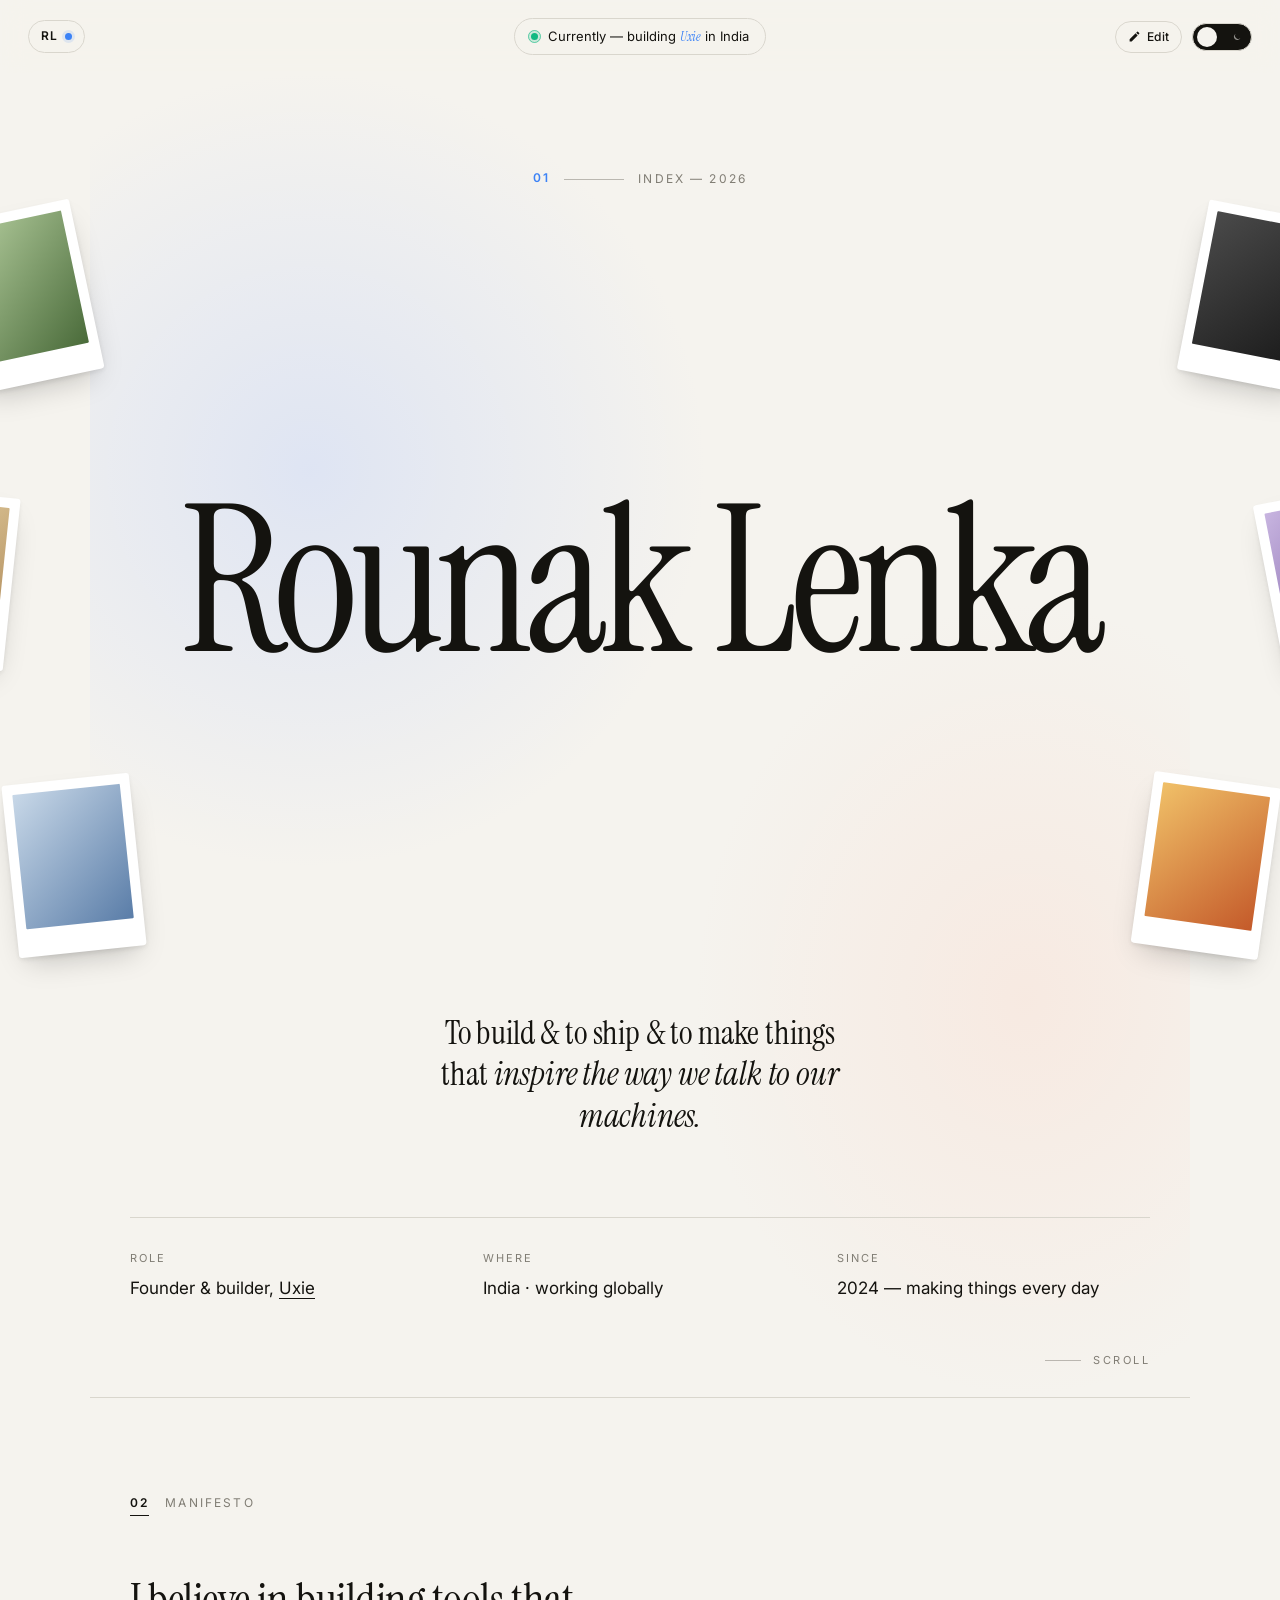
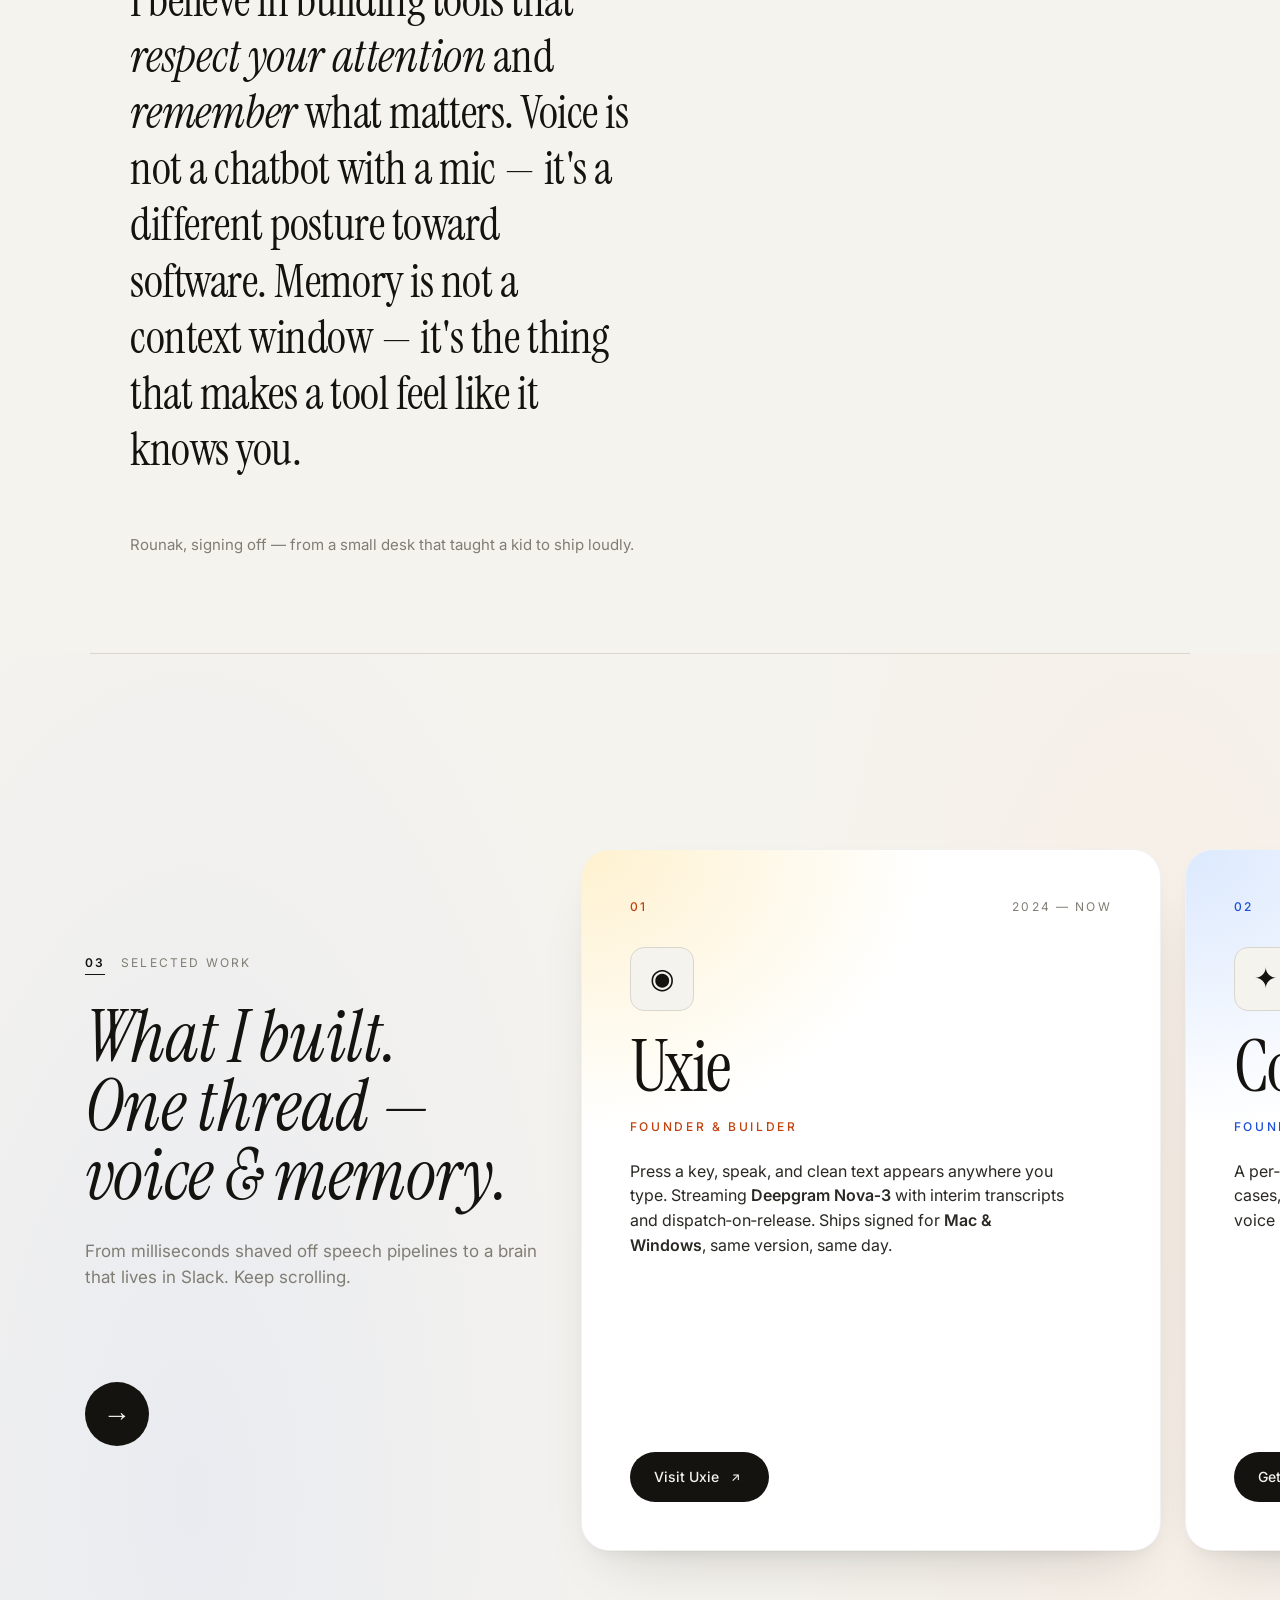
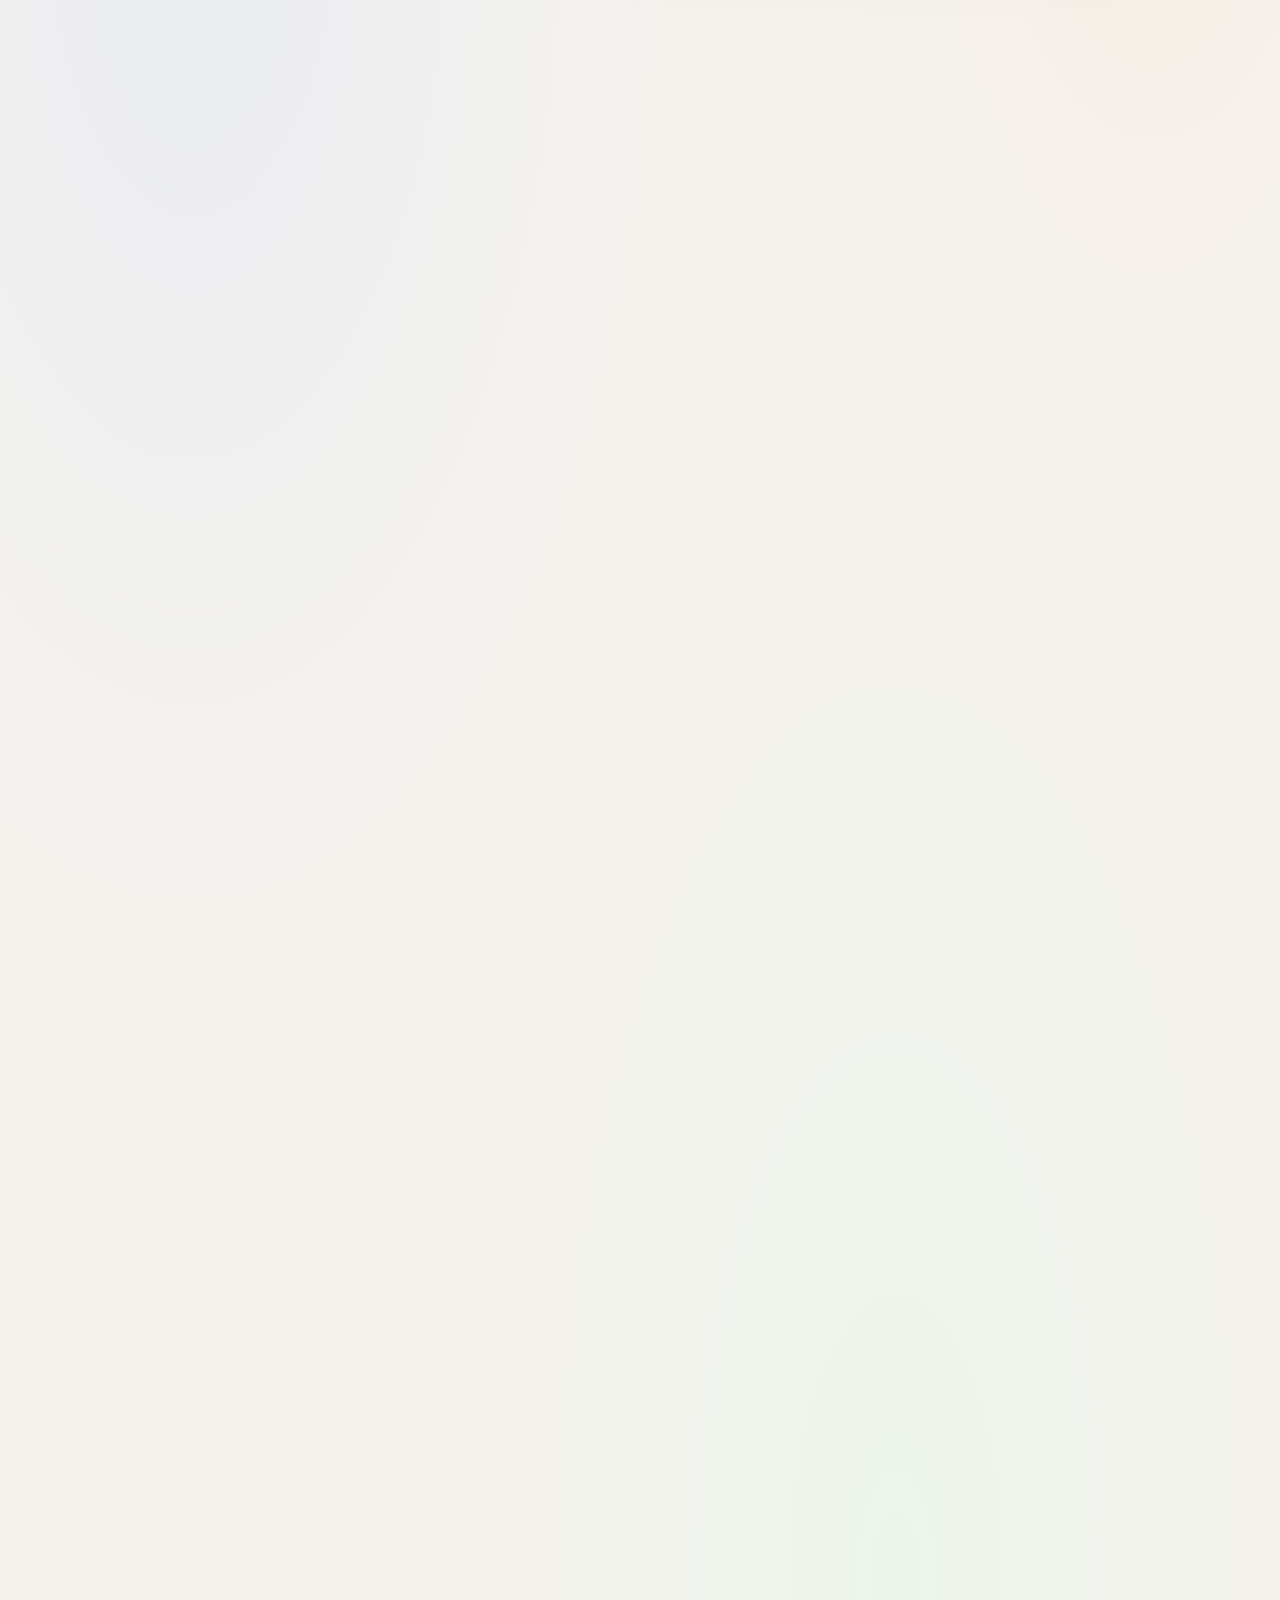
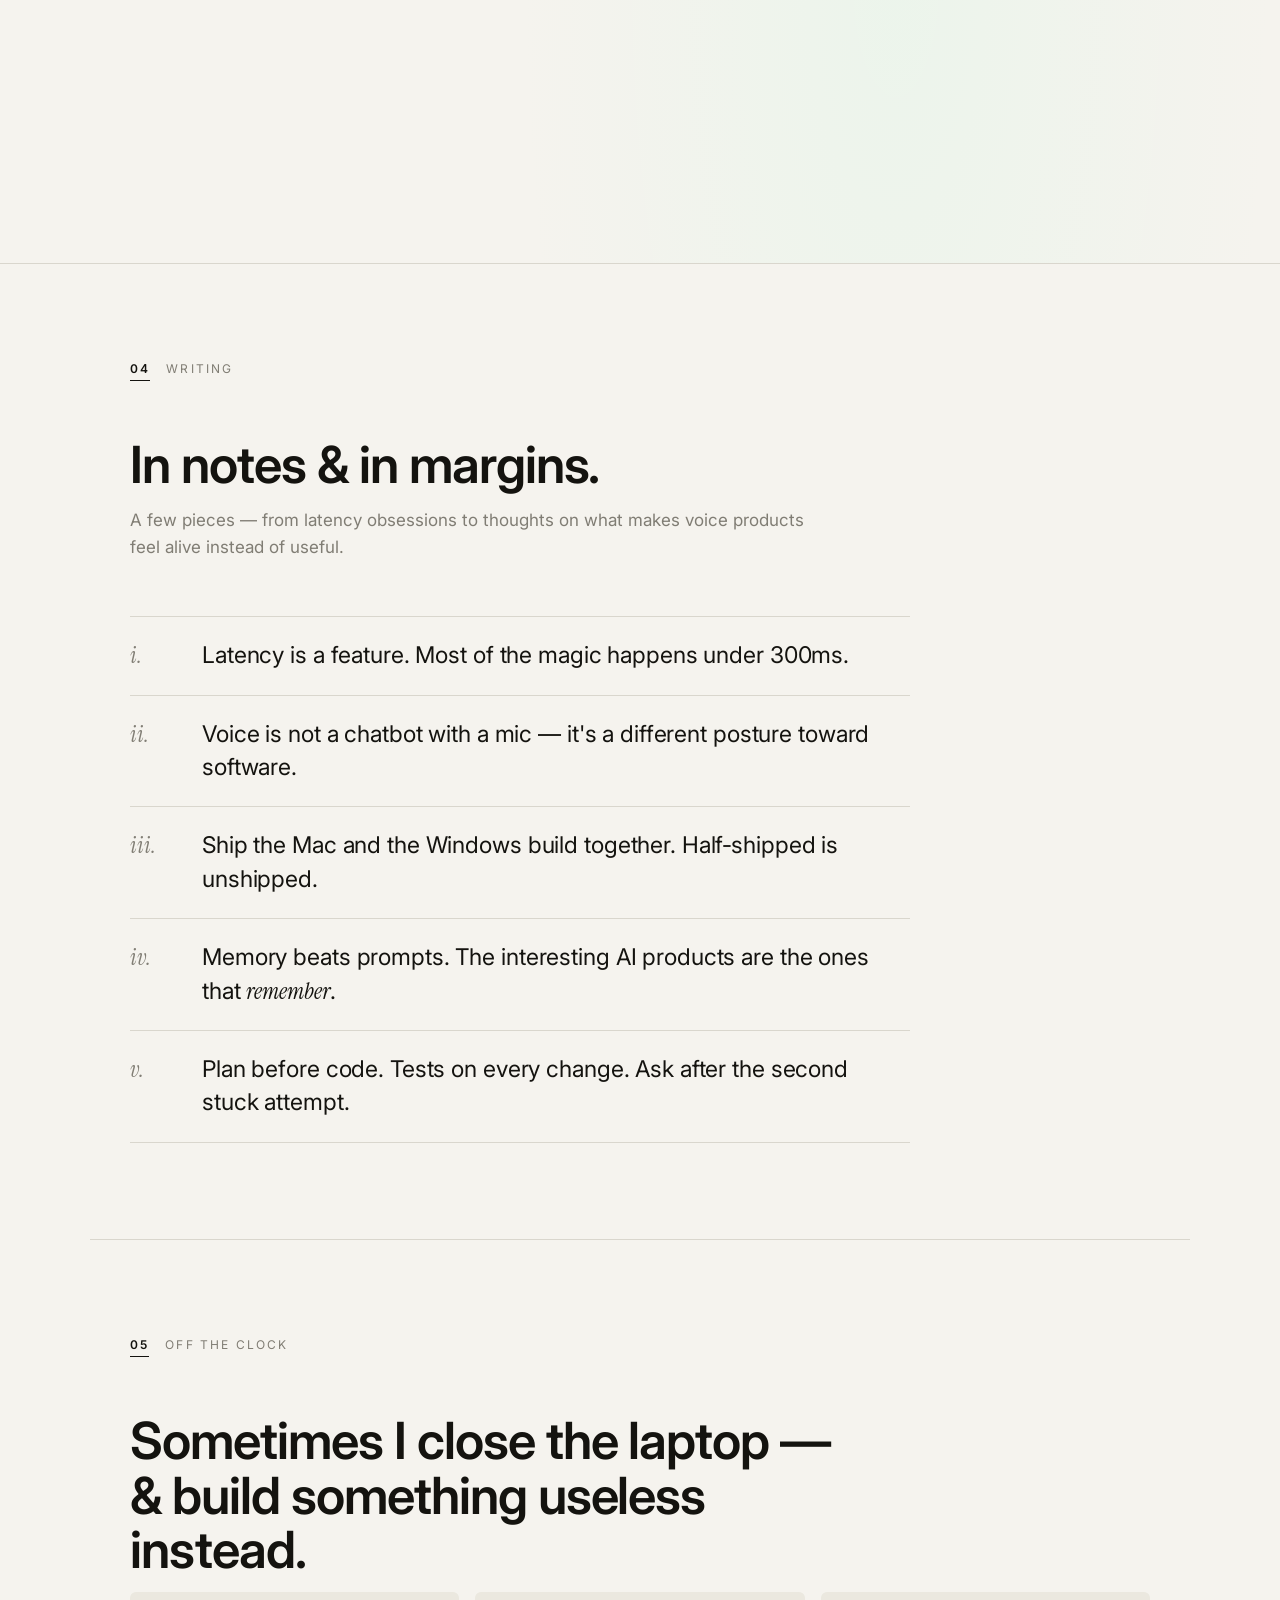
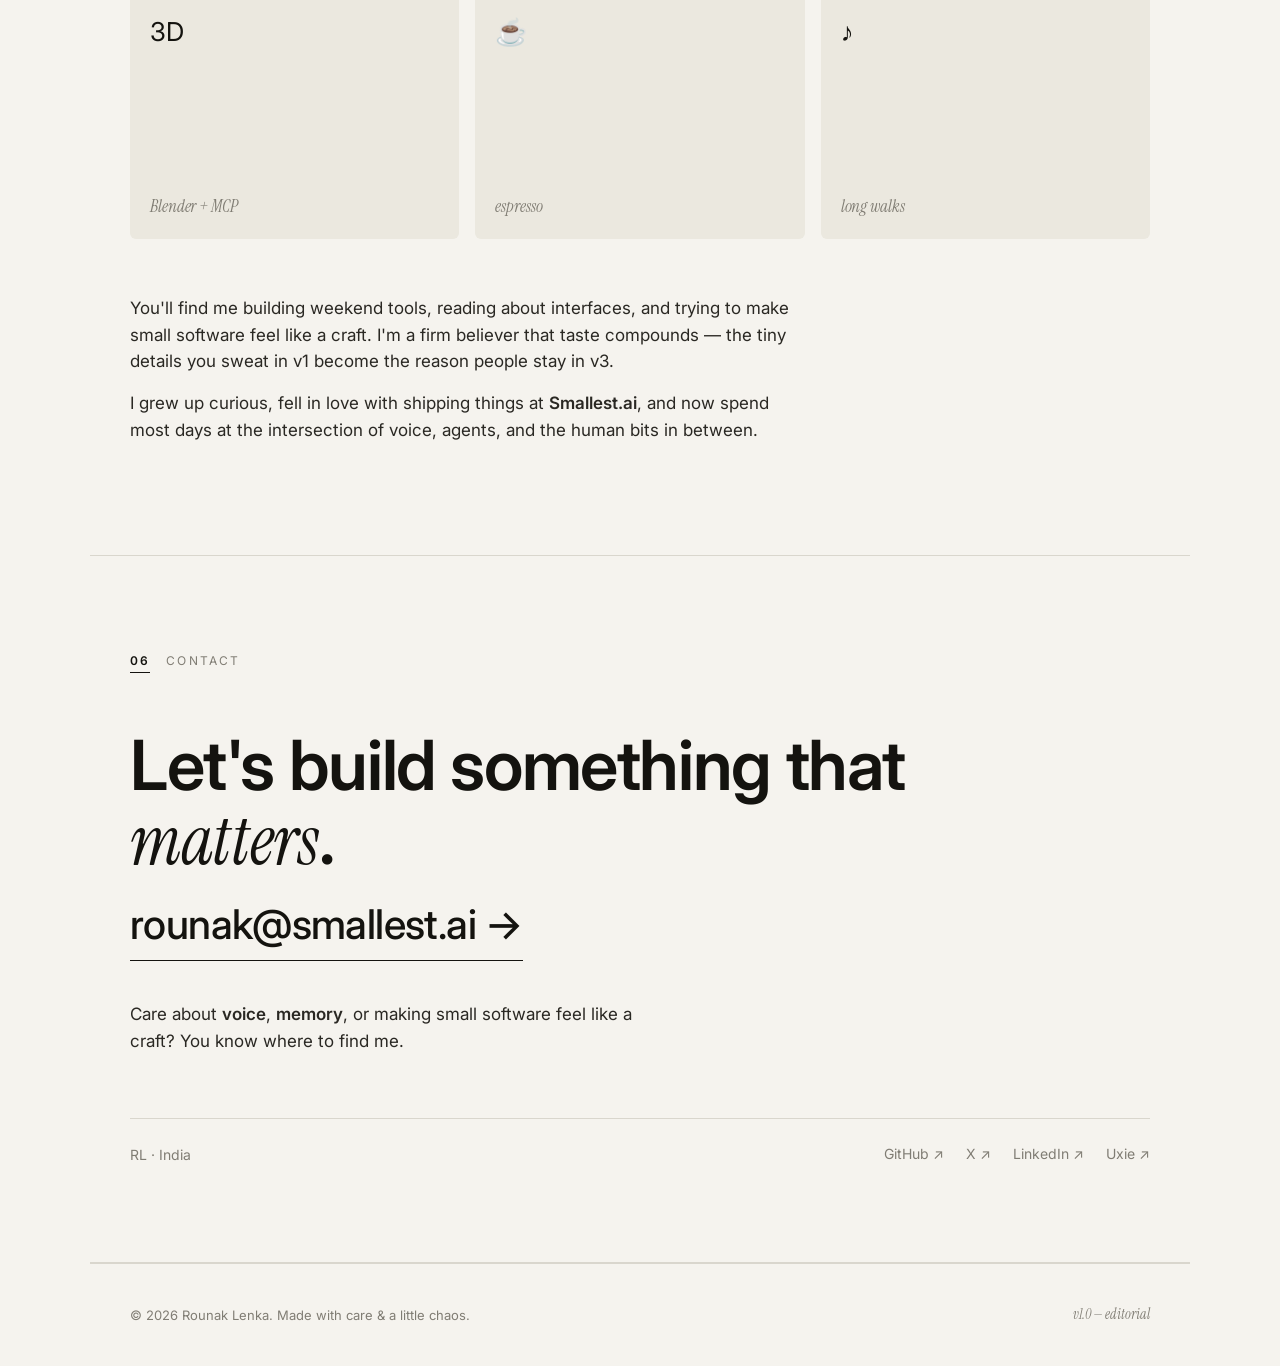
==== commit 8e40d4ab: "Revert "Drag-to-reposition: handles on key containers (hero, polaroids, manifesto, cards), persists " ====
--- a/index.html
+++ b/index.html
@@ -69,25 +69,25 @@
     </div>
 
     <div class="hero-stage">
-      <h1 class="hero-name-big" data-draggable="hero-name">Rounak Lenka</h1>
+      <h1 class="hero-name-big">Rounak Lenka</h1>
 
       <!-- EDIT: six polaroids. Each .polaroid-img is an image tile —
            click its camera icon in Edit mode to upload a photo. -->
       <div class="polaroids" aria-hidden="true">
-        <figure class="polaroid p1" data-draggable="polaroid-1"><div class="polaroid-img" data-tone="green"></div></figure>
-        <figure class="polaroid p2" data-draggable="polaroid-2"><div class="polaroid-img" data-tone="sand"></div></figure>
-        <figure class="polaroid p3" data-draggable="polaroid-3"><div class="polaroid-img" data-tone="sky"></div></figure>
-        <figure class="polaroid p4" data-draggable="polaroid-4"><div class="polaroid-img" data-tone="ink"></div></figure>
-        <figure class="polaroid p5" data-draggable="polaroid-5"><div class="polaroid-img" data-tone="violet"></div></figure>
-        <figure class="polaroid p6" data-draggable="polaroid-6"><div class="polaroid-img" data-tone="amber"></div></figure>
+        <figure class="polaroid p1"><div class="polaroid-img" data-tone="green"></div></figure>
+        <figure class="polaroid p2"><div class="polaroid-img" data-tone="sand"></div></figure>
+        <figure class="polaroid p3"><div class="polaroid-img" data-tone="sky"></div></figure>
+        <figure class="polaroid p4"><div class="polaroid-img" data-tone="ink"></div></figure>
+        <figure class="polaroid p5"><div class="polaroid-img" data-tone="violet"></div></figure>
+        <figure class="polaroid p6"><div class="polaroid-img" data-tone="amber"></div></figure>
       </div>
     </div>
 
-    <h2 class="hero-statement" data-draggable="hero-statement">
+    <h2 class="hero-statement">
       To build &amp; to ship &amp; to make things that <em>inspire the way we talk to our machines.</em>
     </h2>
 
-    <div class="hero-meta" data-draggable="hero-meta">
+    <div class="hero-meta">
       <div><div class="label">Role</div><div>Founder &amp; builder, <a class="inline" href="https://uxie.ai" target="_blank" rel="noopener">Uxie</a></div></div>
       <div><div class="label">Where</div><div>India · working globally</div></div>
       <div><div class="label">Since</div><div>2024 — making things every day</div></div>
@@ -107,10 +107,10 @@
       <span class="section-no">02</span>
       <span class="section-name">Manifesto</span>
     </div>
-    <p class="manifesto" data-draggable="manifesto">
+    <p class="manifesto">
       I believe in building tools that <em>respect your attention</em> and <em>remember</em> what matters. Voice is not a chatbot with a mic — it's a different posture toward software. Memory is not a context window — it's the thing that makes a tool feel like it knows you.
     </p>
-    <p class="manifesto-sign" data-draggable="manifesto-sign">Rounak, signing off — from a small desk that taught a kid to ship loudly.</p>
+    <p class="manifesto-sign">Rounak, signing off — from a small desk that taught a kid to ship loudly.</p>
   </section>
 
   <!-- ===========================================================
@@ -133,7 +133,7 @@
             <div class="work-cue" aria-hidden="true">→</div>
           </div>
 
-          <article class="work-card" data-accent="amber" data-draggable="work-card-1">
+          <article class="work-card" data-accent="amber">
             <div class="card-meta">
               <span class="card-no">01</span>
               <span class="card-years">2024 — NOW</span>
@@ -145,7 +145,7 @@
             <a class="card-pill" href="https://uxie.ai" target="_blank" rel="noopener">Visit Uxie <span>↗</span></a>
           </article>
 
-          <article class="work-card" data-accent="blue" data-draggable="work-card-2">
+          <article class="work-card" data-accent="blue">
             <div class="card-meta">
               <span class="card-no">02</span>
               <span class="card-years">2026 — NOW</span>
@@ -157,7 +157,7 @@
             <a class="card-pill" href="#contact">Get early access <span>↗</span></a>
           </article>
 
-          <article class="work-card" data-accent="violet" data-draggable="work-card-3">
+          <article class="work-card" data-accent="violet">
             <div class="card-meta">
               <span class="card-no">03</span>
               <span class="card-years">2024 — 2026</span>
@@ -169,7 +169,7 @@
             <a class="card-pill" href="https://smallest.ai" target="_blank" rel="noopener">Visit Smallest <span>↗</span></a>
           </article>
 
-          <article class="work-card" data-accent="green" data-draggable="work-card-4">
+          <article class="work-card" data-accent="green">
             <div class="card-meta">
               <span class="card-no">04</span>
               <span class="card-years">2025 — NOW</span>
@@ -218,9 +218,9 @@
     <h2 class="section-title">Sometimes I close the laptop — &amp; build something useless instead.</h2>
 
     <div class="off-grid">
-      <div class="off-card" data-draggable="off-1"><span>3D</span><em>Blender + MCP</em></div>
-      <div class="off-card" data-draggable="off-2"><span>☕</span><em>espresso</em></div>
-      <div class="off-card" data-draggable="off-3"><span>♪</span><em>long walks</em></div>
+      <div class="off-card"><span>3D</span><em>Blender + MCP</em></div>
+      <div class="off-card"><span>☕</span><em>espresso</em></div>
+      <div class="off-card"><span>♪</span><em>long walks</em></div>
     </div>
 
     <p class="off-body">You'll find me building weekend tools, reading about interfaces, and trying to make small software feel like a craft. I'm a firm believer that taste compounds — the tiny details you sweat in v1 become the reason people stay in v3.</p>
@@ -311,18 +311,6 @@
       }
       var pad = localStorage.getItem('portfolio:section-pad:v1');
       if (pad) document.documentElement.style.setProperty('--section-pad', pad + 'px');
-
-      // Restore drag positions
-      var positions = JSON.parse(localStorage.getItem('portfolio:positions:v1') || '{}');
-      Object.keys(positions).forEach(function(id){
-        var el = document.querySelector('[data-draggable="' + id + '"]');
-        if (!el) return;
-        var p = positions[id];
-        if (p && p.length === 2) {
-          el.style.setProperty('--dx', p[0] + 'px');
-          el.style.setProperty('--dy', p[1] + 'px');
-        }
-      });
     } catch(e){}
   })();
 
@@ -487,101 +475,6 @@
         if (on) el.spellcheck = false;
       });
       decorateTiles(on);
-      decorateDraggables(on);
-    }
-
-    // ---------------- Drag (reposition containers) ----------------
-    var POS_KEY = 'portfolio:positions:v1';
-    function loadPositions(){
-      try { return JSON.parse(localStorage.getItem(POS_KEY) || '{}'); }
-      catch(e){ return {}; }
-    }
-    function savePositions(positions){
-      try { localStorage.setItem(POS_KEY, JSON.stringify(positions)); } catch(e){}
-    }
-
-    function decorateDraggables(on){
-      document.querySelectorAll('[data-draggable]').forEach(function(el){
-        var existing = el.querySelector(':scope > .drag-handle');
-        if (on && !existing) {
-          var h = document.createElement('button');
-          h.className = 'drag-handle';
-          h.type = 'button';
-          h.setAttribute('aria-label', 'Drag to reposition');
-          h.innerHTML =
-            '<svg viewBox="0 0 24 24" width="12" height="12" aria-hidden="true">' +
-              '<circle cx="9" cy="6" r="1.4" fill="currentColor"/>' +
-              '<circle cx="15" cy="6" r="1.4" fill="currentColor"/>' +
-              '<circle cx="9" cy="12" r="1.4" fill="currentColor"/>' +
-              '<circle cx="15" cy="12" r="1.4" fill="currentColor"/>' +
-              '<circle cx="9" cy="18" r="1.4" fill="currentColor"/>' +
-              '<circle cx="15" cy="18" r="1.4" fill="currentColor"/>' +
-            '</svg>';
-          h.addEventListener('mousedown', function(ev){ beginDrag(ev, el, h); });
-          el.appendChild(h);
-        } else if (!on && existing) {
-          existing.remove();
-        }
-      });
-    }
-
-    var dragging = null, dragHandle = null;
-    var startMouseX = 0, startMouseY = 0, baseDx = 0, baseDy = 0;
-
-    function readPx(el, prop){
-      var v = el.style.getPropertyValue(prop);
-      return v ? parseFloat(v) : 0;
-    }
-
-    function beginDrag(ev, el, handle){
-      ev.preventDefault();
-      ev.stopPropagation();
-      dragging = el;
-      dragHandle = handle;
-      startMouseX = ev.clientX;
-      startMouseY = ev.clientY;
-      baseDx = readPx(el, '--dx');
-      baseDy = readPx(el, '--dy');
-      el.classList.add('dragging-target');
-      handle.classList.add('active');
-      document.body.classList.add('dragging');
-      editStatus.textContent = 'Dragging ' + (el.dataset.draggable || 'element') + '…';
-      window.addEventListener('mousemove', onDragMove);
-      window.addEventListener('mouseup', endDrag, { once: true });
-    }
-
-    function onDragMove(ev){
-      if (!dragging) return;
-      var dx = baseDx + (ev.clientX - startMouseX);
-      var dy = baseDy + (ev.clientY - startMouseY);
-      // Hold Shift for 8px snap; default is free
-      if (ev.shiftKey) {
-        dx = Math.round(dx / 8) * 8;
-        dy = Math.round(dy / 8) * 8;
-      }
-      dragging.style.setProperty('--dx', dx + 'px');
-      dragging.style.setProperty('--dy', dy + 'px');
-      editStatus.textContent = 'Dragging — ' + Math.round(dx) + ', ' + Math.round(dy) + 'px';
-    }
-
-    function endDrag(){
-      window.removeEventListener('mousemove', onDragMove);
-      if (!dragging) return;
-      var id = dragging.dataset.draggable;
-      var dx = readPx(dragging, '--dx');
-      var dy = readPx(dragging, '--dy');
-      if (id) {
-        var positions = loadPositions();
-        if (dx === 0 && dy === 0) delete positions[id];
-        else positions[id] = [dx, dy];
-        savePositions(positions);
-      }
-      dragging.classList.remove('dragging-target');
-      if (dragHandle) dragHandle.classList.remove('active');
-      document.body.classList.remove('dragging');
-      editStatus.textContent = 'Position saved (' + Math.round(dx) + ', ' + Math.round(dy) + 'px) · Shift = snap to 8px';
-      dragging = null;
-      dragHandle = null;
     }
 
     function decorateTiles(on){
@@ -607,12 +500,7 @@
 
     function persist(){
       try {
-        // Don't bake edit-mode chrome (handles, camera buttons, drag class)
-        // into the autosaved snapshot.
-        var clean = document.querySelector('main').cloneNode(true);
-        clean.querySelectorAll('.drag-handle, .tile-camera').forEach(function(el){ el.remove(); });
-        clean.querySelectorAll('.dragging-target').forEach(function(el){ el.classList.remove('dragging-target'); });
-        localStorage.setItem(STORAGE_KEY, clean.innerHTML);
+        localStorage.setItem(STORAGE_KEY, document.querySelector('main').innerHTML);
         editStatus.textContent = 'Editing — changes saved locally';
       } catch(e){
         editStatus.textContent = 'Editing — local storage full';
@@ -633,8 +521,6 @@
       var clone = document.documentElement.cloneNode(true);
       clone.querySelectorAll('[contenteditable]').forEach(function(el){ el.removeAttribute('contenteditable'); el.removeAttribute('spellcheck'); });
       clone.querySelectorAll('.tile-camera').forEach(function(el){ el.remove(); });
-      clone.querySelectorAll('.drag-handle').forEach(function(el){ el.remove(); });
-      clone.querySelectorAll('.dragging-target').forEach(function(el){ el.classList.remove('dragging-target'); });
       clone.classList.remove('editing');
       var bodyEl = clone.querySelector('body');
       if (bodyEl) bodyEl.classList.remove('editing');
@@ -649,12 +535,8 @@
     });
 
     btnReset.addEventListener('click', function(){
-      if (!confirm('Discard all local edits (text, images, positions, spacing) and reload?')) return;
-      try {
-        localStorage.removeItem(STORAGE_KEY);
-        localStorage.removeItem(POS_KEY);
-        localStorage.removeItem(PAD_KEY);
-      } catch(e){}
+      if (!confirm('Discard all local edits and reload the original?')) return;
+      try { localStorage.removeItem(STORAGE_KEY); } catch(e){}
       location.reload();
     });
 
--- a/styles.css
+++ b/styles.css
@@ -371,16 +371,15 @@
 
 /* Positions + rotations — clustered at the four corners and side
    edges so the name in the middle stays uncluttered. */
-.polaroid.p1 { top: 0%;     left: -4%;   --rot: -12deg; z-index: 3; }
-.polaroid.p2 { top: 38%;    left: -10%;  --rot: 6deg;   z-index: 1; }
-.polaroid.p3 { bottom: 0%;  left: 0%;    --rot: -6deg;  z-index: 3; }
-.polaroid.p4 { top: 0%;     right: -4%;  --rot: 11deg;  z-index: 3; }
-.polaroid.p5 { top: 38%;    right: -10%; --rot: -11deg; z-index: 1; }
-.polaroid.p6 { bottom: 0%;  right: 0%;   --rot: 8deg;   z-index: 1; }
-
-.polaroid { transform: translate(var(--dx, 0px), var(--dy, 0px)) rotate(var(--rot, 0deg)); }
+.polaroid.p1 { top: 0%;     left: -4%;   transform: rotate(-12deg); z-index: 3; }
+.polaroid.p2 { top: 38%;    left: -10%;  transform: rotate(6deg);   z-index: 1; }
+.polaroid.p3 { bottom: 0%;  left: 0%;    transform: rotate(-6deg);  z-index: 3; }
+.polaroid.p4 { top: 0%;     right: -4%;  transform: rotate(11deg);  z-index: 3; }
+.polaroid.p5 { top: 38%;    right: -10%; transform: rotate(-11deg); z-index: 1; }
+.polaroid.p6 { bottom: 0%;  right: 0%;   transform: rotate(8deg);   z-index: 1; }
+
 .polaroid:hover {
-  transform: translate(var(--dx, 0px), var(--dy, 0px)) scale(1.06) translateY(-4px);
+  transform: rotate(0deg) scale(1.06) translateY(-4px);
   z-index: 10;
 }
 
@@ -831,59 +830,6 @@
   font-family: "Instrument Serif", ui-serif, Georgia, serif;
   font-style: italic;
   font-size: 14px;
-}
-
-/* ============================================================
-   Draggable containers — translate via CSS vars so other transforms
-   (polaroid rotation) compose cleanly. Polaroid override is above.
-   ============================================================ */
-[data-draggable] { position: relative; }
-[data-draggable]:not(.polaroid) {
-  transform: translate(var(--dx, 0px), var(--dy, 0px));
-}
-
-.drag-handle {
-  position: absolute;
-  top: -14px;
-  left: -14px;
-  width: 28px;
-  height: 28px;
-  border-radius: 50%;
-  background: var(--ink);
-  color: var(--paper);
-  border: 2px solid var(--paper);
-  display: flex;
-  align-items: center;
-  justify-content: center;
-  cursor: grab;
-  opacity: 0;
-  transform: scale(0.7);
-  transition: opacity 0.15s ease, transform 0.15s ease;
-  z-index: 60;
-  padding: 0;
-  pointer-events: auto;
-  box-shadow: 0 2px 6px rgba(0,0,0,0.25);
-}
-.drag-handle svg { display: block; }
-body.editing [data-draggable]:hover > .drag-handle,
-body.editing .drag-handle:hover,
-body.editing .drag-handle.active {
-  opacity: 1;
-  transform: scale(1);
-}
-.drag-handle:active,
-.drag-handle.active { cursor: grabbing; }
-body.dragging,
-body.dragging * {
-  user-select: none !important;
-  -webkit-user-select: none !important;
-}
-body.dragging [contenteditable="true"] { caret-color: transparent; }
-
-/* Dashed outline while dragging shows the element's drag box */
-[data-draggable].dragging-target {
-  outline: 1px dashed var(--ink) !important;
-  outline-offset: 6px;
 }
 
 /* ============================================================
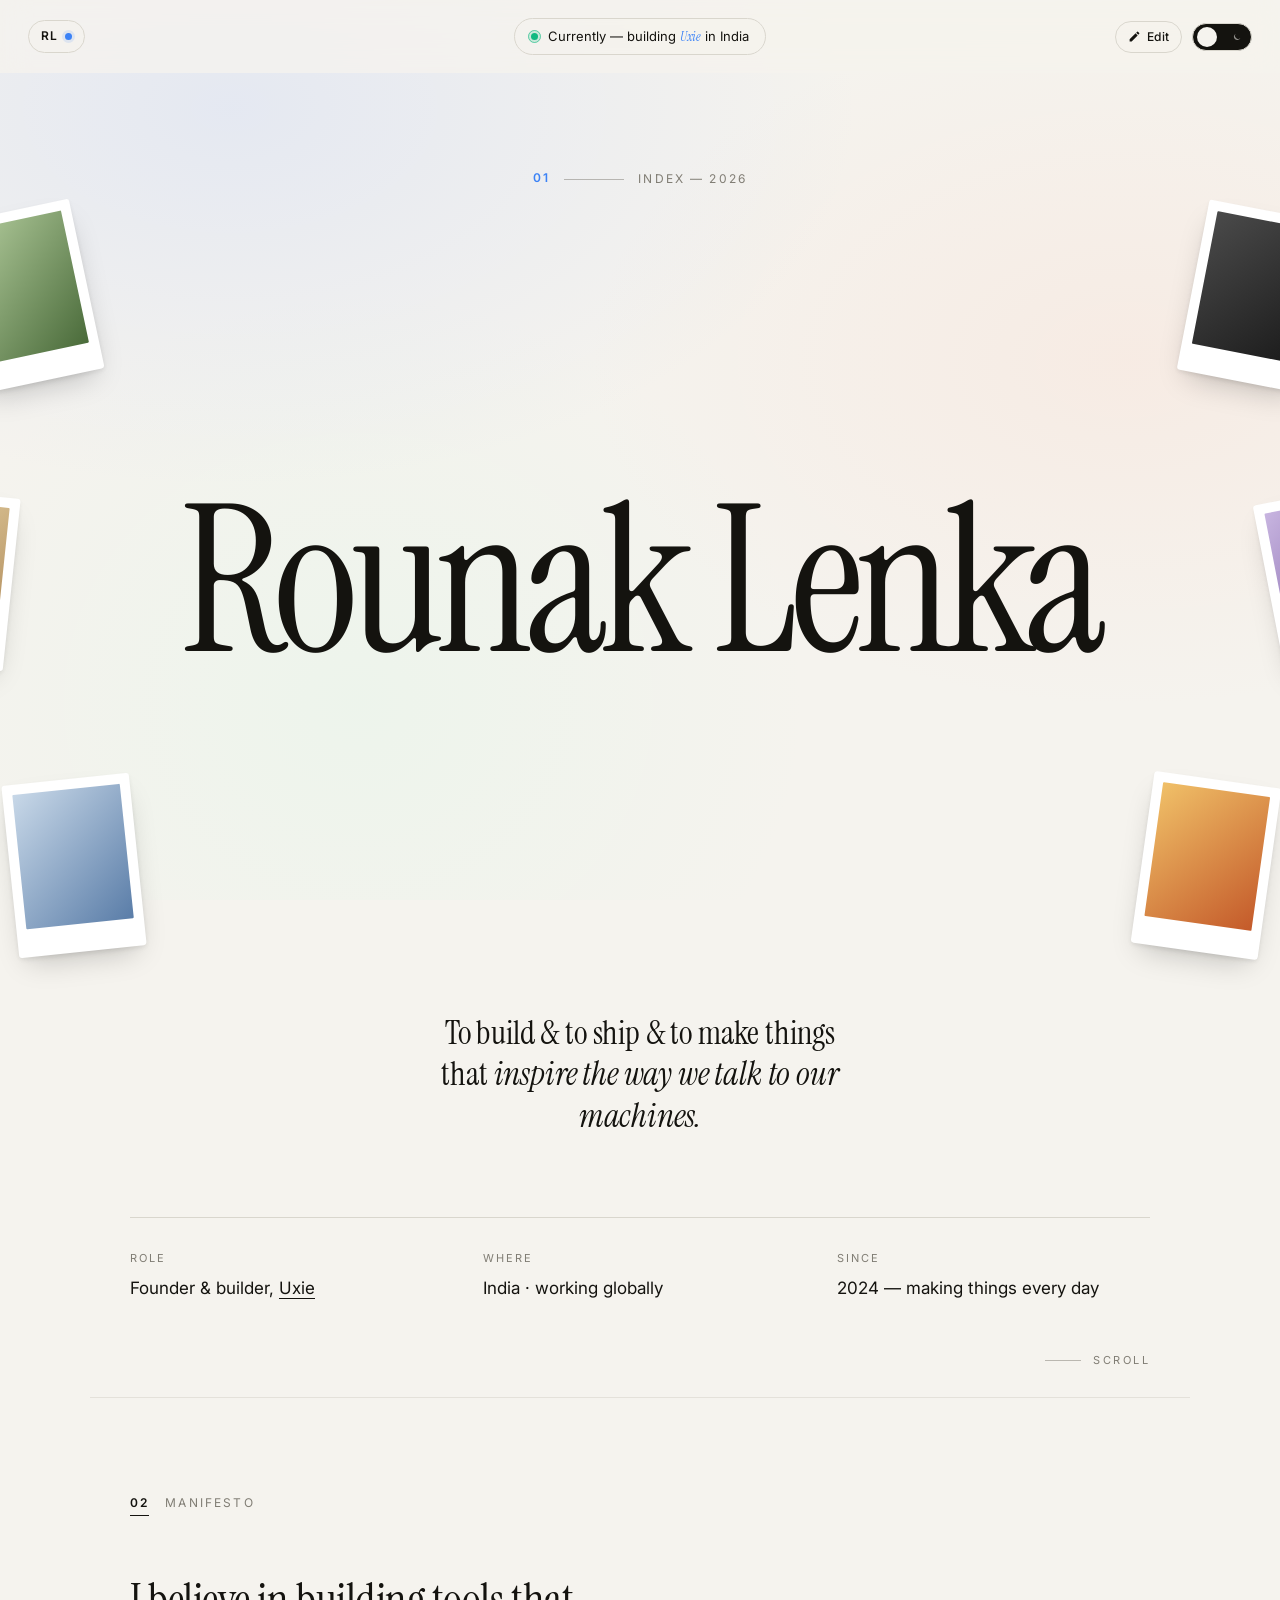
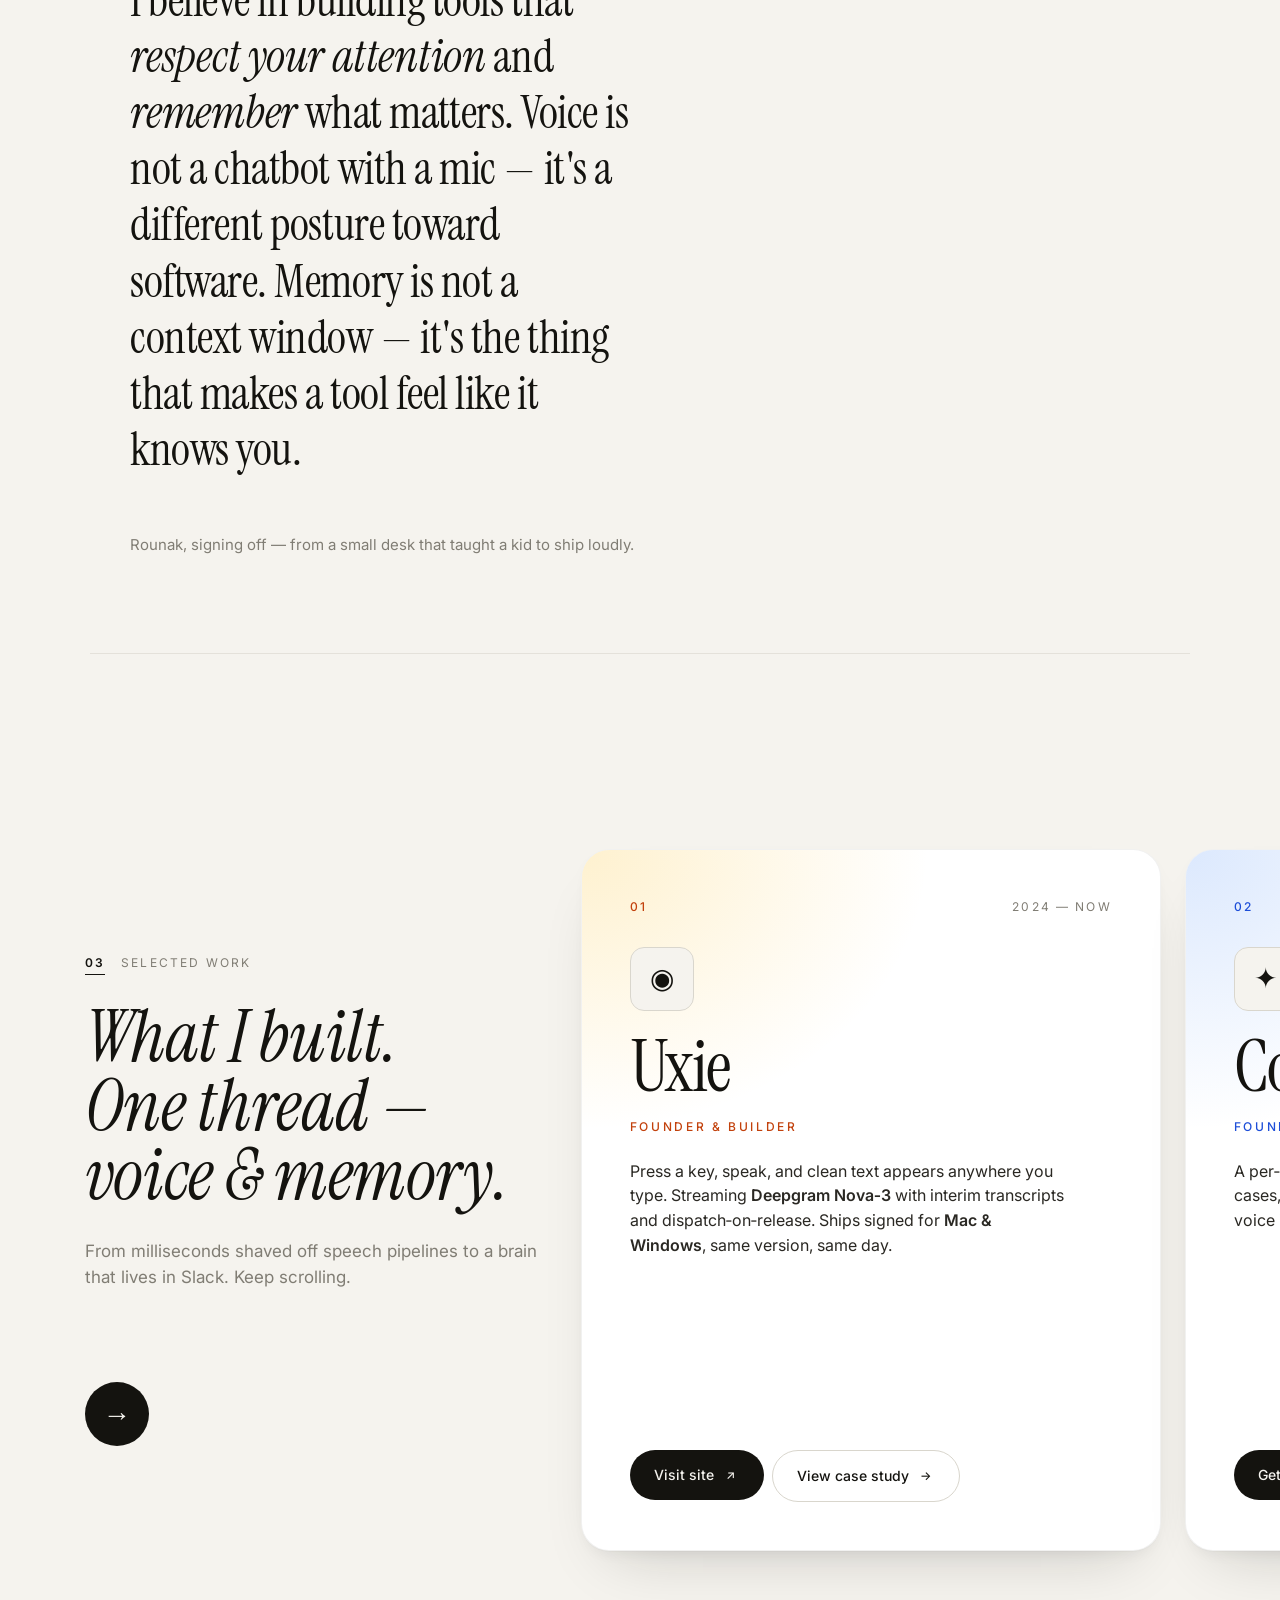
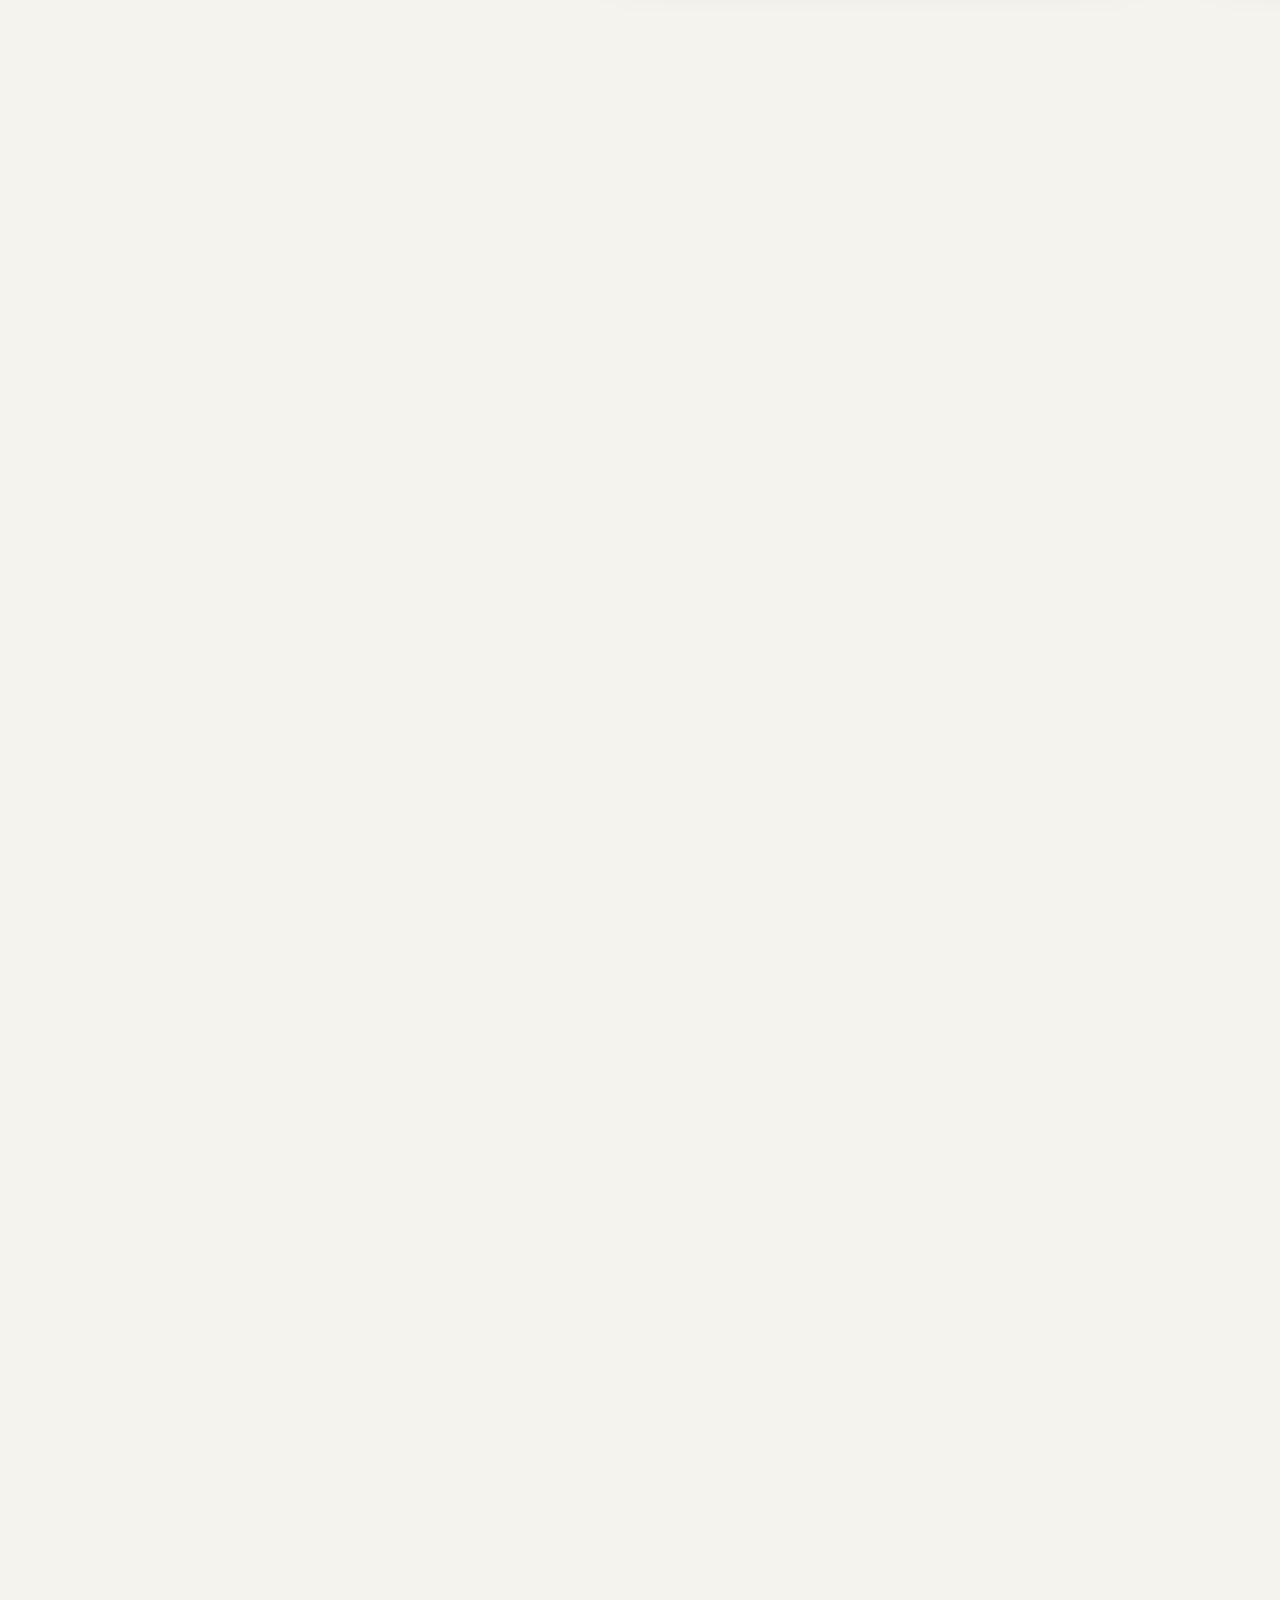
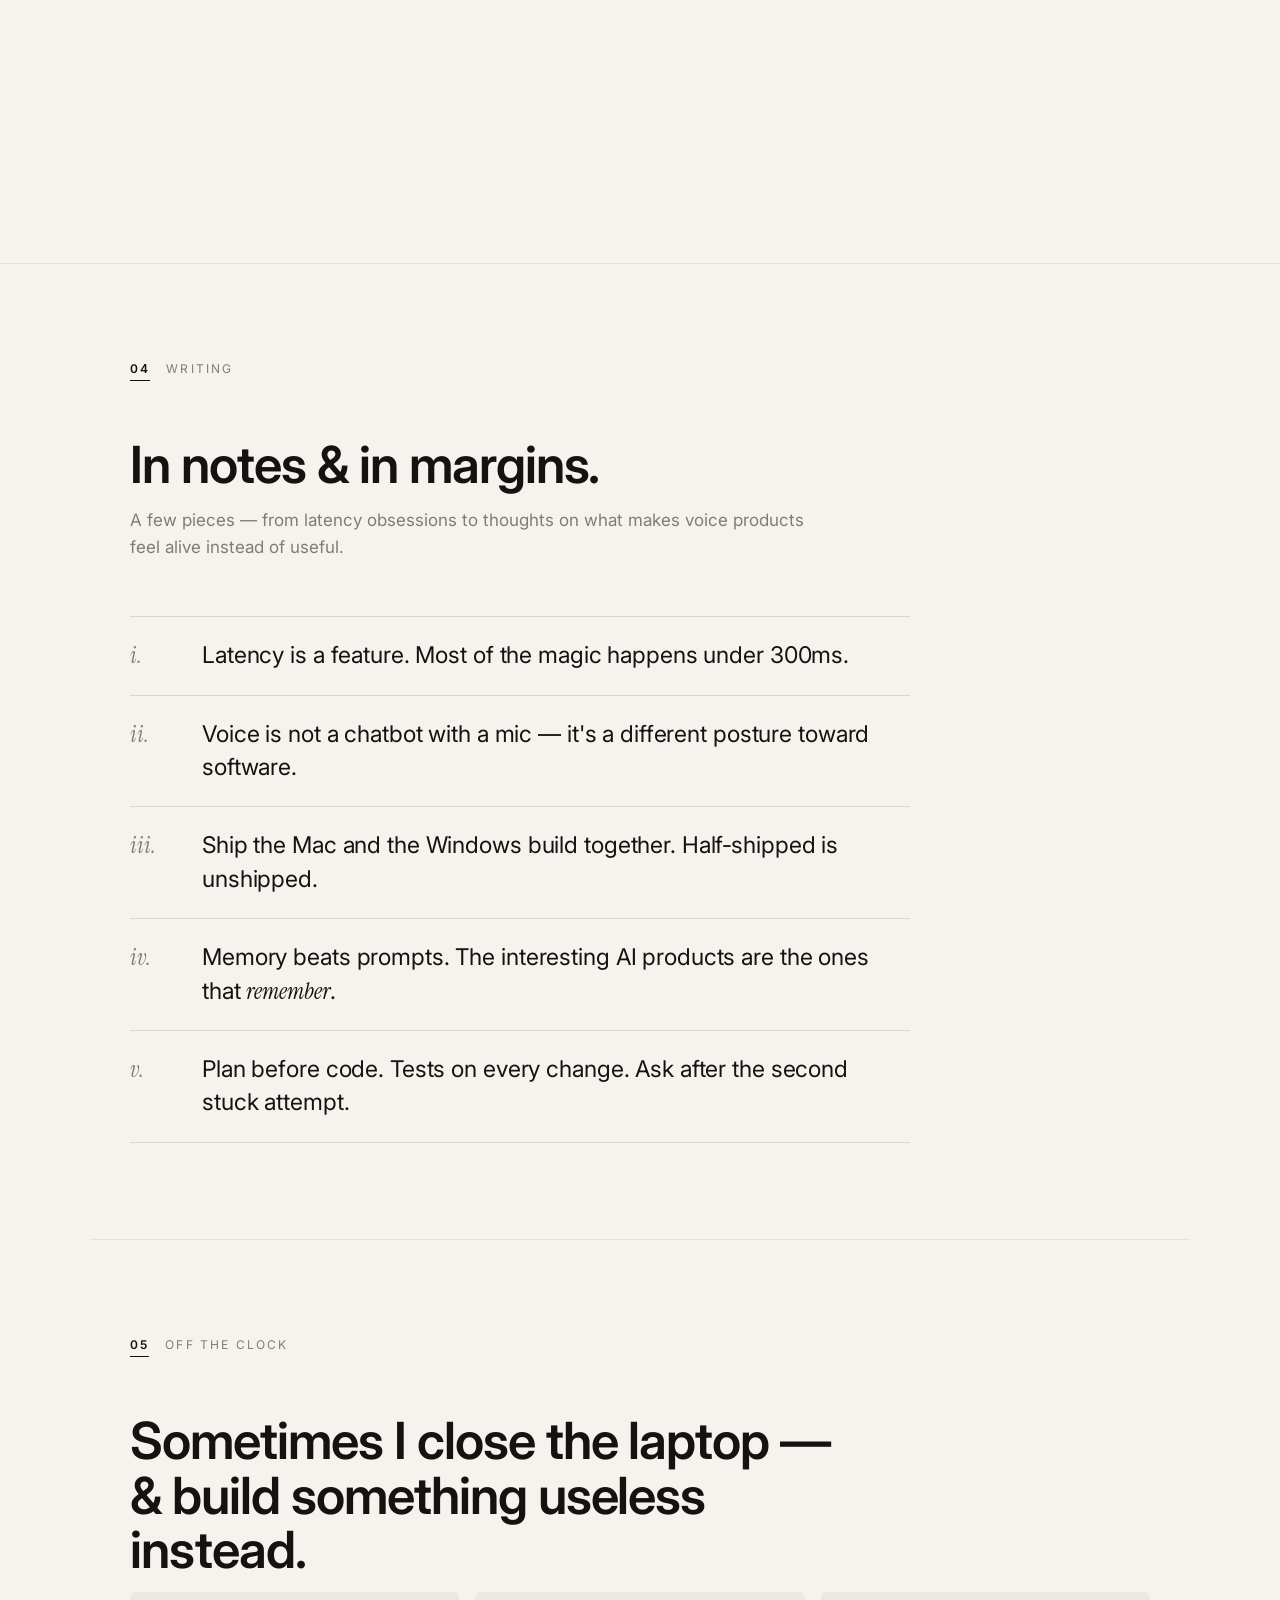
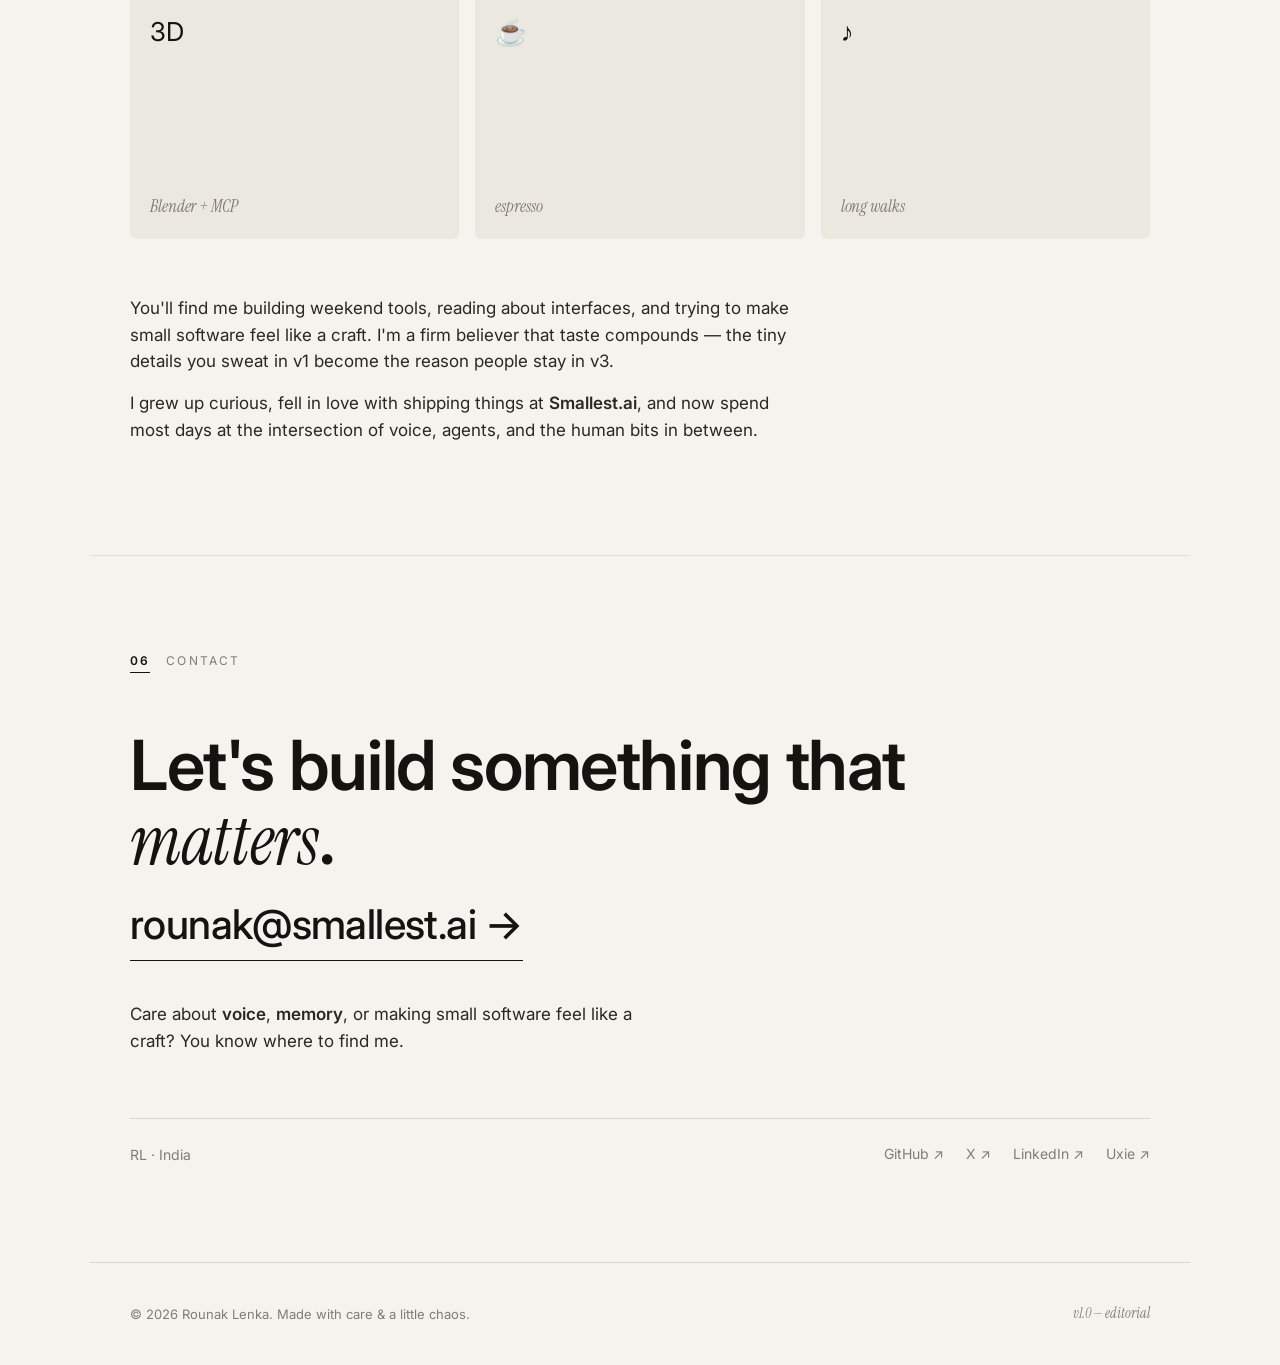
==== commit d0d45147: "Continuous body gradient (no seams); dual CTAs on work cards; 4 case study pages under /projects" ====
--- a/index.html
+++ b/index.html
@@ -142,7 +142,10 @@
             <h3 class="card-title">Uxie</h3>
             <div class="card-role">FOUNDER &amp; BUILDER</div>
             <p class="card-body">Press a key, speak, and clean text appears anywhere you type. Streaming <strong>Deepgram Nova‑3</strong> with interim transcripts and dispatch‑on‑release. Ships signed for <strong>Mac &amp; Windows</strong>, same version, same day.</p>
-            <a class="card-pill" href="https://uxie.ai" target="_blank" rel="noopener">Visit Uxie <span>↗</span></a>
+            <div class="card-ctas">
+              <a class="card-pill" href="https://uxie.ai" target="_blank" rel="noopener">Visit site <span>↗</span></a>
+              <a class="card-pill secondary" href="projects/uxie.html">View case study <span>→</span></a>
+            </div>
           </article>
 
           <article class="work-card" data-accent="blue">
@@ -154,7 +157,10 @@
             <h3 class="card-title">Company Brain</h3>
             <div class="card-role">FOUNDER &amp; BUILDER</div>
             <p class="card-body">A per‑employee brain, native to <strong>Slack</strong>. Six wedge use cases, picked carefully. Local agent in P1, <strong>MCP day one</strong>, voice intentionally left out of v1. Not a chatbot — a brain.</p>
-            <a class="card-pill" href="#contact">Get early access <span>↗</span></a>
+            <div class="card-ctas">
+              <a class="card-pill" href="#contact">Get early access <span>↗</span></a>
+              <a class="card-pill secondary" href="projects/company-brain.html">View case study <span>→</span></a>
+            </div>
           </article>
 
           <article class="work-card" data-accent="violet">
@@ -166,7 +172,10 @@
             <h3 class="card-title">Smallest.ai</h3>
             <div class="card-role">REAL‑TIME VOICE INFRA</div>
             <p class="card-body">Worked on the unglamorous plumbing that makes voice agents not feel like a phone tree. <strong>TTS</strong>, <strong>STT</strong>, WebSockets, jitter buffers — cutting milliseconds for production voice at scale.</p>
-            <a class="card-pill" href="https://smallest.ai" target="_blank" rel="noopener">Visit Smallest <span>↗</span></a>
+            <div class="card-ctas">
+              <a class="card-pill" href="https://smallest.ai" target="_blank" rel="noopener">Visit site <span>↗</span></a>
+              <a class="card-pill secondary" href="projects/smallest.html">View case study <span>→</span></a>
+            </div>
           </article>
 
           <article class="work-card" data-accent="green">
@@ -178,7 +187,10 @@
             <h3 class="card-title">Side things</h3>
             <div class="card-role">ALWAYS SHIPPING</div>
             <p class="card-body">A SpaceX‑themed voice‑commanded <strong>3D portfolio</strong> with a Blender MCP bridge. Tiny tools that test ideas before they become products. The best ones graduate.</p>
-            <span class="card-pill muted">Polaroids only</span>
+            <div class="card-ctas">
+              <span class="card-pill muted">Polaroids only</span>
+              <a class="card-pill secondary" href="projects/side-things.html">View case study <span>→</span></a>
+            </div>
           </article>
 
         </div>
--- a/styles.css
+++ b/styles.css
@@ -44,14 +44,33 @@
 html, body {
   margin: 0;
   padding: 0;
-  background: var(--paper);
   color: var(--ink);
   font-family: "Inter", -apple-system, BlinkMacSystemFont, "Segoe UI", Roboto, sans-serif;
   font-size: 17px;
   line-height: 1.55;
   -webkit-font-smoothing: antialiased;
   text-rendering: optimizeLegibility;
-  transition: background 0.4s ease, color 0.4s ease;
+  transition: color 0.4s ease;
+}
+/* Single continuous atmospheric wash. background-attachment: fixed
+   keeps the gradient anchored to the viewport so there are no seams
+   between sections as you scroll. */
+body {
+  min-height: 100vh;
+  background-color: var(--paper);
+  background-image:
+    radial-gradient(70vw 60vh at 18% 12%, rgba(170, 195, 255, 0.22) 0%, transparent 70%),
+    radial-gradient(60vw 55vh at 88% 40%, rgba(255, 200, 180, 0.18) 0%, transparent 70%),
+    radial-gradient(50vw 65vh at 28% 78%, rgba(180, 255, 220, 0.12) 0%, transparent 70%);
+  background-attachment: fixed;
+  background-repeat: no-repeat;
+  transition: background-color 0.4s ease;
+}
+html[data-theme="dark"] body {
+  background-image:
+    radial-gradient(70vw 60vh at 18% 12%, rgba(140, 160, 220, 0.10) 0%, transparent 70%),
+    radial-gradient(60vw 55vh at 88% 40%, rgba(220, 160, 140, 0.08) 0%, transparent 70%),
+    radial-gradient(50vw 65vh at 28% 78%, rgba(120, 200, 170, 0.06) 0%, transparent 70%);
 }
 
 ::selection { background: var(--ink); color: var(--paper); }
@@ -209,11 +228,12 @@
   max-width: 1100px;
   margin: 0 auto;
   padding: var(--section-pad) 40px;
-  border-bottom: 1px solid var(--line);
+  border-bottom: 1px solid color-mix(in srgb, var(--line) 60%, transparent);
   opacity: 0;
   transform: translateY(14px);
   transition: opacity .9s ease, transform .9s ease;
 }
+.section:last-of-type { border-bottom: none; }
 .section.in { opacity: 1; transform: none; }
 
 .section-head {
@@ -256,17 +276,7 @@
 /* ============================================================
    01 Hero / Index — felixlee-style centered big name + polaroids
    ============================================================ */
-.section-hero {
-  /* Soft pastel washes behind the name (matches the screenshot) */
-  background:
-    radial-gradient(60% 50% at 20% 30%, rgba(170, 195, 255, 0.30) 0%, transparent 60%),
-    radial-gradient(50% 50% at 85% 70%, rgba(255, 200, 180, 0.22) 0%, transparent 60%);
-}
-html[data-theme="dark"] .section-hero {
-  background:
-    radial-gradient(60% 50% at 20% 30%, rgba(140, 160, 220, 0.10) 0%, transparent 60%),
-    radial-gradient(50% 50% at 85% 70%, rgba(220, 160, 140, 0.08) 0%, transparent 60%);
-}
+/* Hero sits on the shared body gradient — no per-section background. */
 
 .hero-head {
   justify-content: center;
@@ -542,20 +552,7 @@
   margin-top: 8px;
 }
 
-/* Soft tinted backdrop for the whole stage — gives it the felixlee
-   "pastel wash" feel so the white cards have something to float on. */
-.section-work {
-  background:
-    radial-gradient(60% 60% at 15% 30%, rgba(180, 200, 255, 0.18) 0%, transparent 60%),
-    radial-gradient(50% 60% at 90% 20%, rgba(255, 210, 180, 0.16) 0%, transparent 60%),
-    radial-gradient(45% 55% at 70% 90%, rgba(180, 255, 220, 0.14) 0%, transparent 65%);
-}
-html[data-theme="dark"] .section-work {
-  background:
-    radial-gradient(60% 60% at 15% 30%, rgba(120, 140, 200, 0.10) 0%, transparent 60%),
-    radial-gradient(50% 60% at 90% 20%, rgba(200, 150, 120, 0.08) 0%, transparent 60%),
-    radial-gradient(45% 55% at 70% 90%, rgba(120, 200, 170, 0.08) 0%, transparent 65%);
-}
+/* Selected Work sits on the same body gradient — no extra wash. */
 
 /* Card */
 .work-card {
@@ -682,6 +679,26 @@
 .card-pill.muted { background: transparent; color: var(--muted); border: 1px solid var(--line); cursor: default; }
 .card-pill.muted:hover { transform: none; opacity: 1; }
 
+/* CTA row — primary pill + secondary outline */
+.card-ctas {
+  display: flex;
+  flex-wrap: wrap;
+  gap: 8px;
+  align-items: center;
+  margin-top: auto;
+}
+.card-pill.secondary {
+  background: transparent;
+  color: var(--ink);
+  border: 1px solid var(--line);
+  border-bottom: 1px solid var(--line) !important;
+}
+.card-pill.secondary:hover {
+  background: var(--ink);
+  color: var(--paper);
+  border-color: var(--ink);
+}
+
 /* Edit-mode: flatten the scroll-pin so cards lay out as a grid */
 body.editing .work-stage { height: auto; }
 body.editing .work-sticky { position: static; height: auto; overflow: visible; }
@@ -811,6 +828,159 @@
 .contact-socials { display: flex; gap: 22px; }
 .contact-socials a { color: var(--muted); }
 .contact-socials a:hover { color: var(--ink); }
+
+/* ============================================================
+   Case study pages (projects/*.html)
+   ============================================================ */
+.case-page .topbar { padding: 18px 28px; }
+.case-back-pill {
+  display: inline-flex;
+  align-items: center;
+  height: 32px;
+  padding: 0 14px;
+  border-radius: 999px;
+  border: 1px solid var(--line);
+  font-size: 12px;
+  font-weight: 500;
+  letter-spacing: 0.02em;
+  color: var(--ink);
+  background: color-mix(in srgb, var(--paper) 70%, transparent);
+  transition: background 0.2s ease;
+}
+.case-back-pill:hover { background: var(--tile); border-bottom-color: var(--line); }
+
+.case-study {
+  max-width: 760px;
+  margin: 0 auto;
+  padding: 100px 32px 140px;
+}
+
+.case-meta {
+  display: flex;
+  justify-content: space-between;
+  align-items: center;
+  font-size: 12px;
+  letter-spacing: 0.18em;
+  color: var(--muted);
+  margin-bottom: 28px;
+}
+.case-tag { font-weight: 600; }
+.case-tag[data-accent="amber"]  { color: #c2410c; }
+.case-tag[data-accent="blue"]   { color: #1d4ed8; }
+.case-tag[data-accent="violet"] { color: #6d28d9; }
+.case-tag[data-accent="green"]  { color: #047857; }
+html[data-theme="dark"] .case-tag[data-accent="amber"]  { color: #fbbf24; }
+html[data-theme="dark"] .case-tag[data-accent="blue"]   { color: #93c5fd; }
+html[data-theme="dark"] .case-tag[data-accent="violet"] { color: #c4b5fd; }
+html[data-theme="dark"] .case-tag[data-accent="green"]  { color: #6ee7b7; }
+.case-year { font-family: "Inter", sans-serif; }
+
+.case-title {
+  font-family: "Instrument Serif", ui-serif, Georgia, serif;
+  font-weight: 400;
+  font-size: clamp(64px, 9vw, 120px);
+  line-height: 0.94;
+  letter-spacing: -0.03em;
+  margin: 0 0 16px;
+  color: var(--ink);
+}
+.case-tagline {
+  font-family: "Instrument Serif", ui-serif, Georgia, serif;
+  font-style: italic;
+  font-size: clamp(22px, 2.4vw, 30px);
+  line-height: 1.3;
+  color: var(--ink-2);
+  margin: 0 0 48px;
+}
+.case-summary {
+  font-size: 19px;
+  line-height: 1.55;
+  color: var(--ink-2);
+  margin: 0 0 56px;
+  max-width: 58ch;
+}
+
+.case-stats {
+  display: grid;
+  grid-template-columns: repeat(3, 1fr);
+  gap: 24px;
+  margin: 0 0 72px;
+  padding: 28px 0;
+  border-top: 1px solid var(--line);
+  border-bottom: 1px solid var(--line);
+}
+.case-stats > div { display: flex; flex-direction: column; }
+.case-stats strong { font-size: 22px; font-weight: 600; letter-spacing: -0.01em; }
+.case-stats span { font-size: 13px; color: var(--muted); margin-top: 4px; }
+
+.case-section {
+  margin: 0 0 56px;
+}
+.case-section h2 {
+  font-size: clamp(24px, 2.4vw, 32px);
+  font-weight: 600;
+  letter-spacing: -0.015em;
+  margin: 0 0 20px;
+  line-height: 1.15;
+}
+.case-section p {
+  font-size: 17px;
+  line-height: 1.65;
+  color: var(--ink-2);
+  margin: 0 0 18px;
+  max-width: 62ch;
+}
+.case-section p em {
+  font-style: italic;
+  color: var(--ink);
+}
+
+.case-list {
+  font-size: 17px;
+  line-height: 1.7;
+  color: var(--ink-2);
+  margin: 0 0 18px;
+  padding-left: 20px;
+  max-width: 62ch;
+}
+.case-list li { margin-bottom: 8px; }
+.case-list li strong { color: var(--ink); font-weight: 600; }
+
+.case-cta {
+  display: inline-flex;
+  align-items: center;
+  gap: 8px;
+  background: var(--ink);
+  color: var(--paper);
+  font-size: 15px;
+  font-weight: 500;
+  padding: 16px 28px;
+  border-radius: 999px;
+  border-bottom: none !important;
+  margin-top: 32px;
+  transition: opacity 0.2s ease, transform 0.2s ease;
+}
+.case-cta:hover { opacity: 0.88; transform: translateY(-2px); border-bottom-color: transparent !important; }
+.case-cta.muted {
+  background: transparent;
+  color: var(--ink);
+  border: 1px solid var(--line);
+}
+.case-cta.muted:hover { background: var(--ink); color: var(--paper); border-color: var(--ink); }
+.case-cta span {
+  display: inline-flex;
+  align-items: center;
+  justify-content: center;
+  width: 18px;
+  height: 18px;
+  font-size: 13px;
+}
+
+@media (max-width: 820px) {
+  .case-study { padding: 60px 22px 100px; }
+  .case-stats { grid-template-columns: 1fr; gap: 16px; padding: 20px 0; }
+  .case-meta { flex-direction: column; align-items: flex-start; gap: 6px; }
+}
 
 /* ============================================================
    Footer
